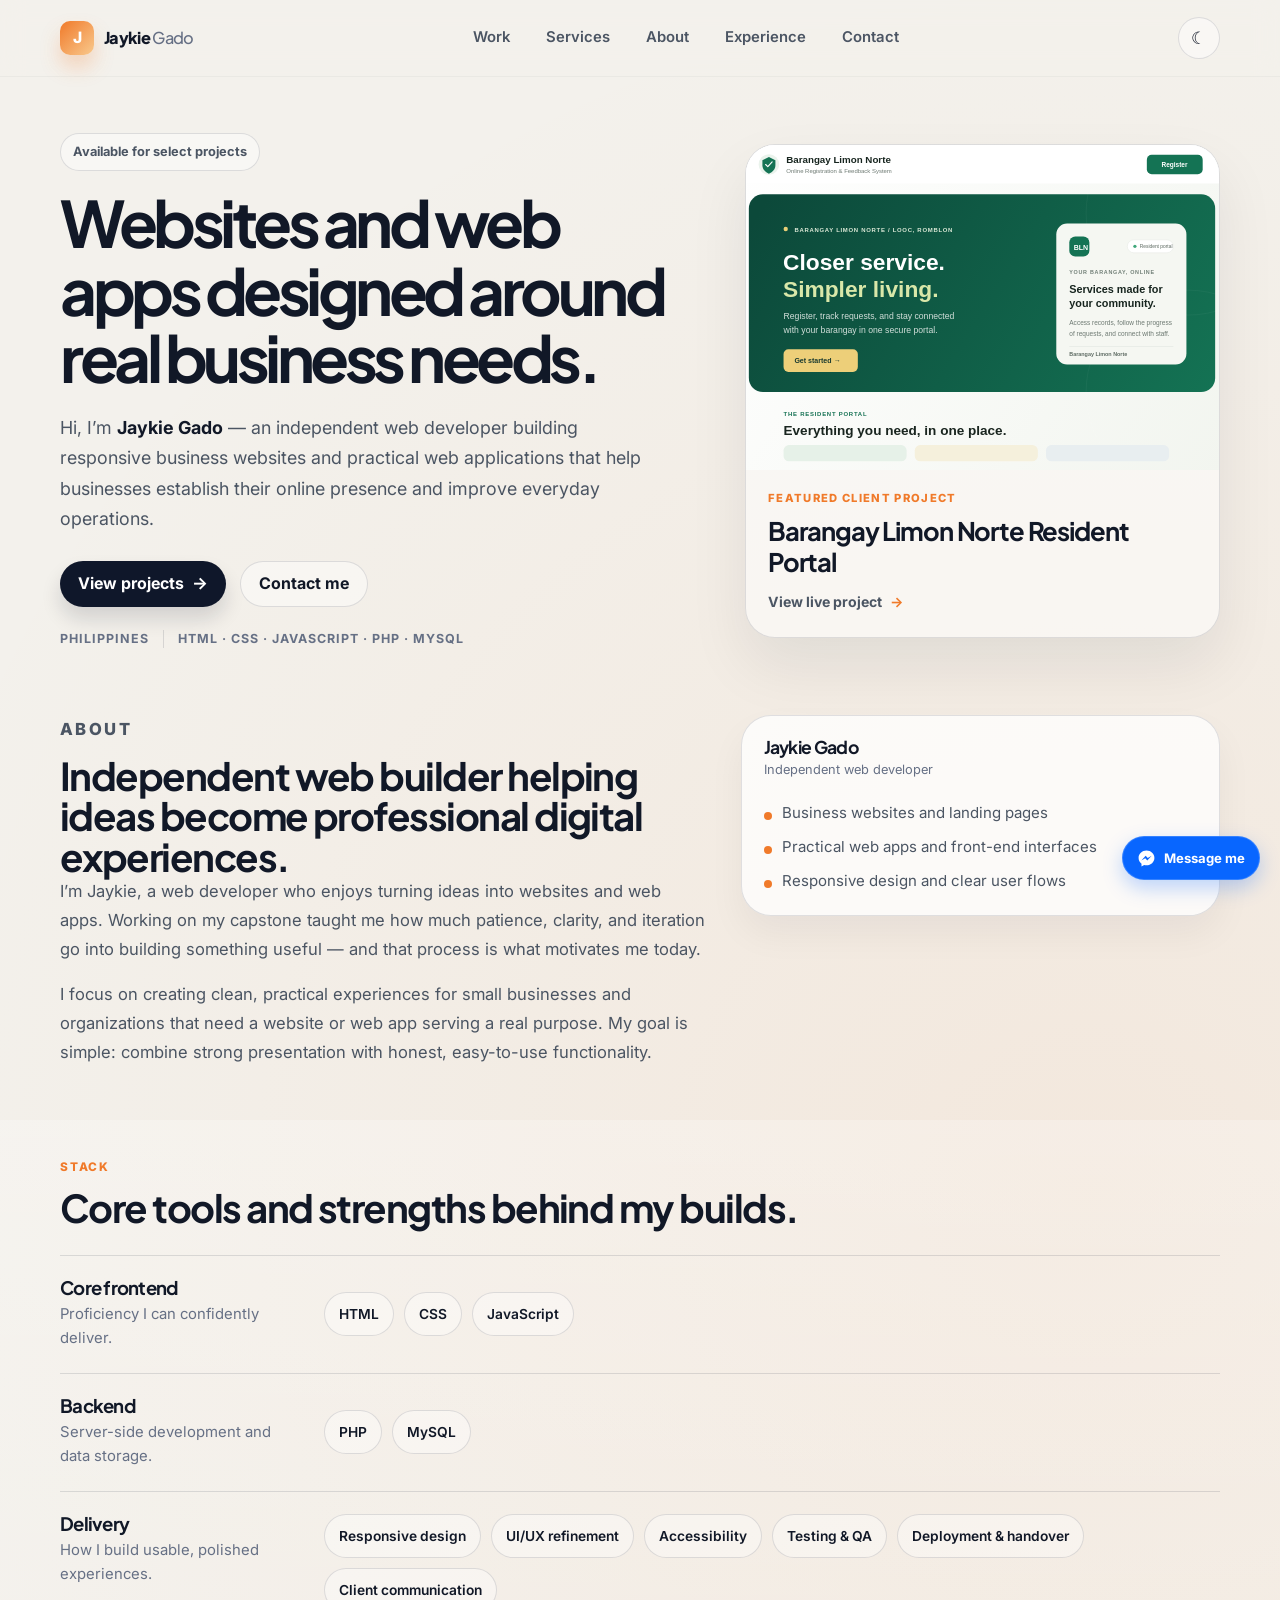
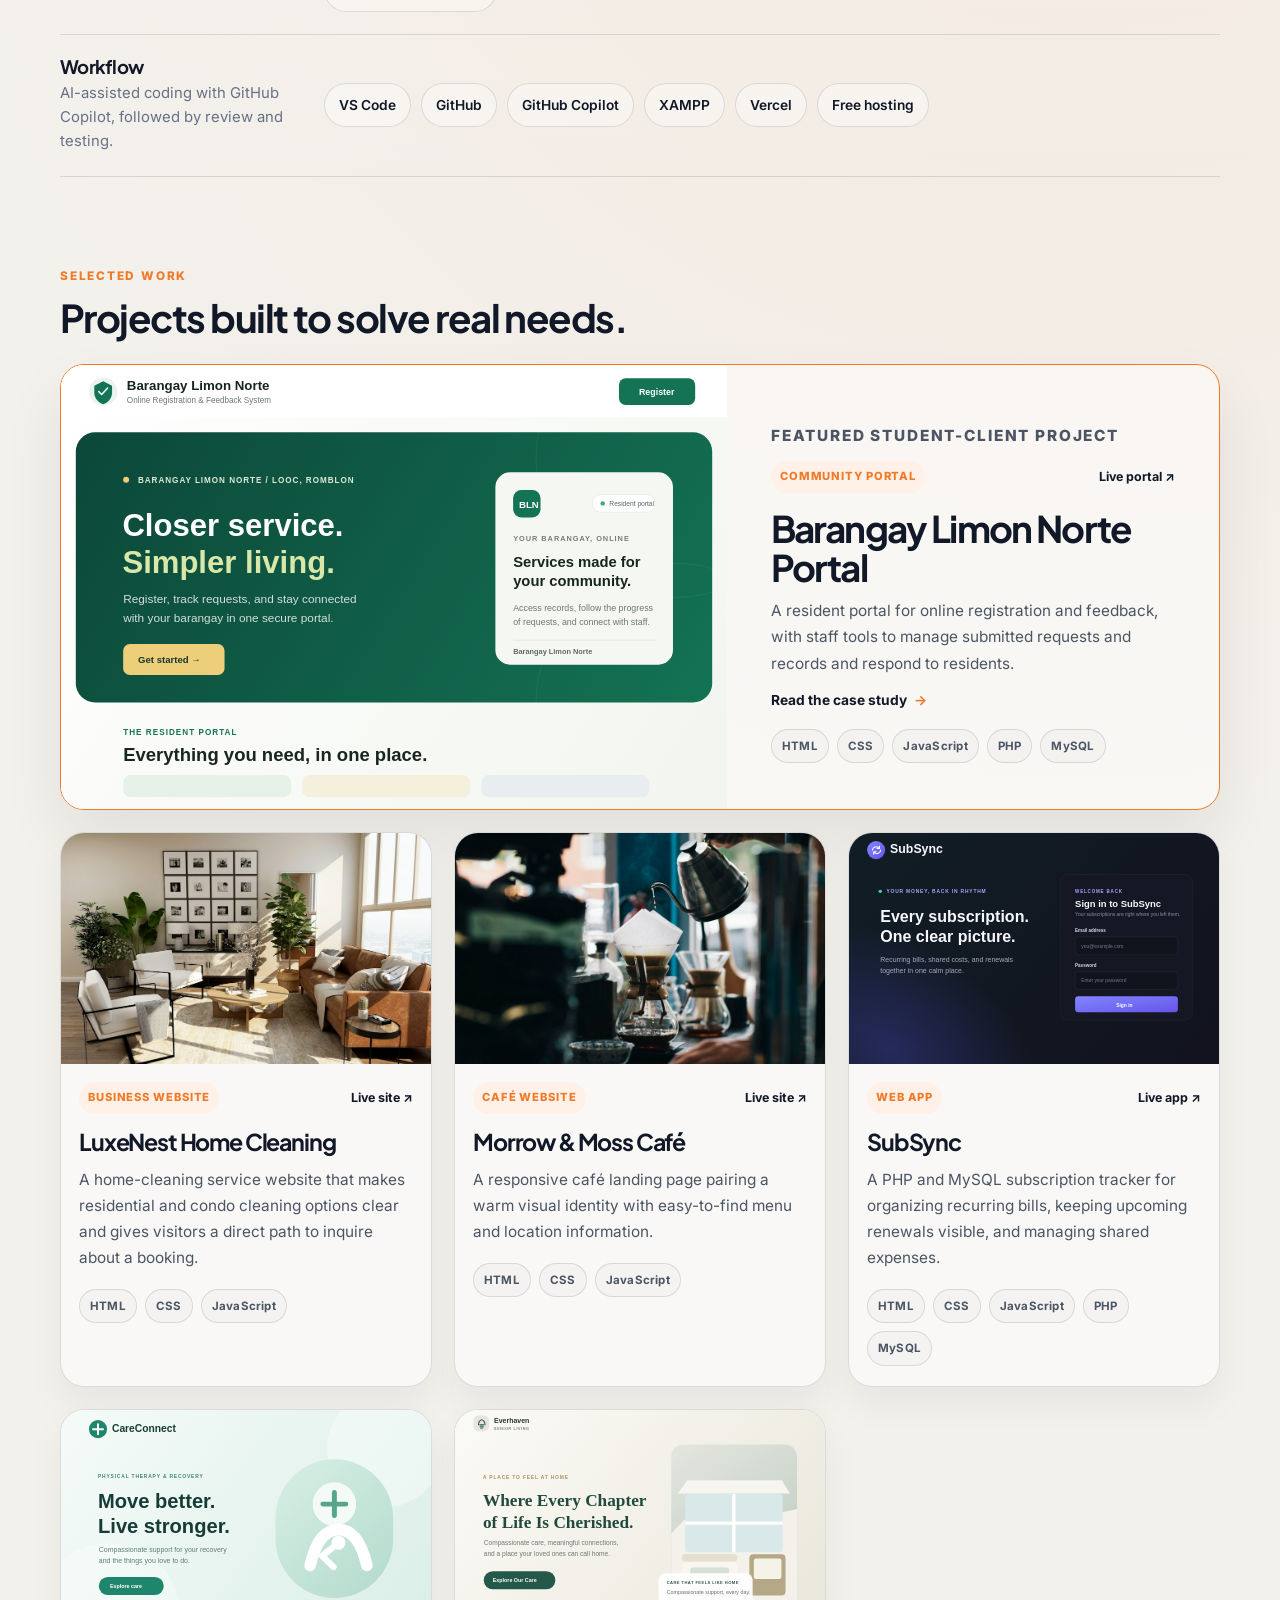
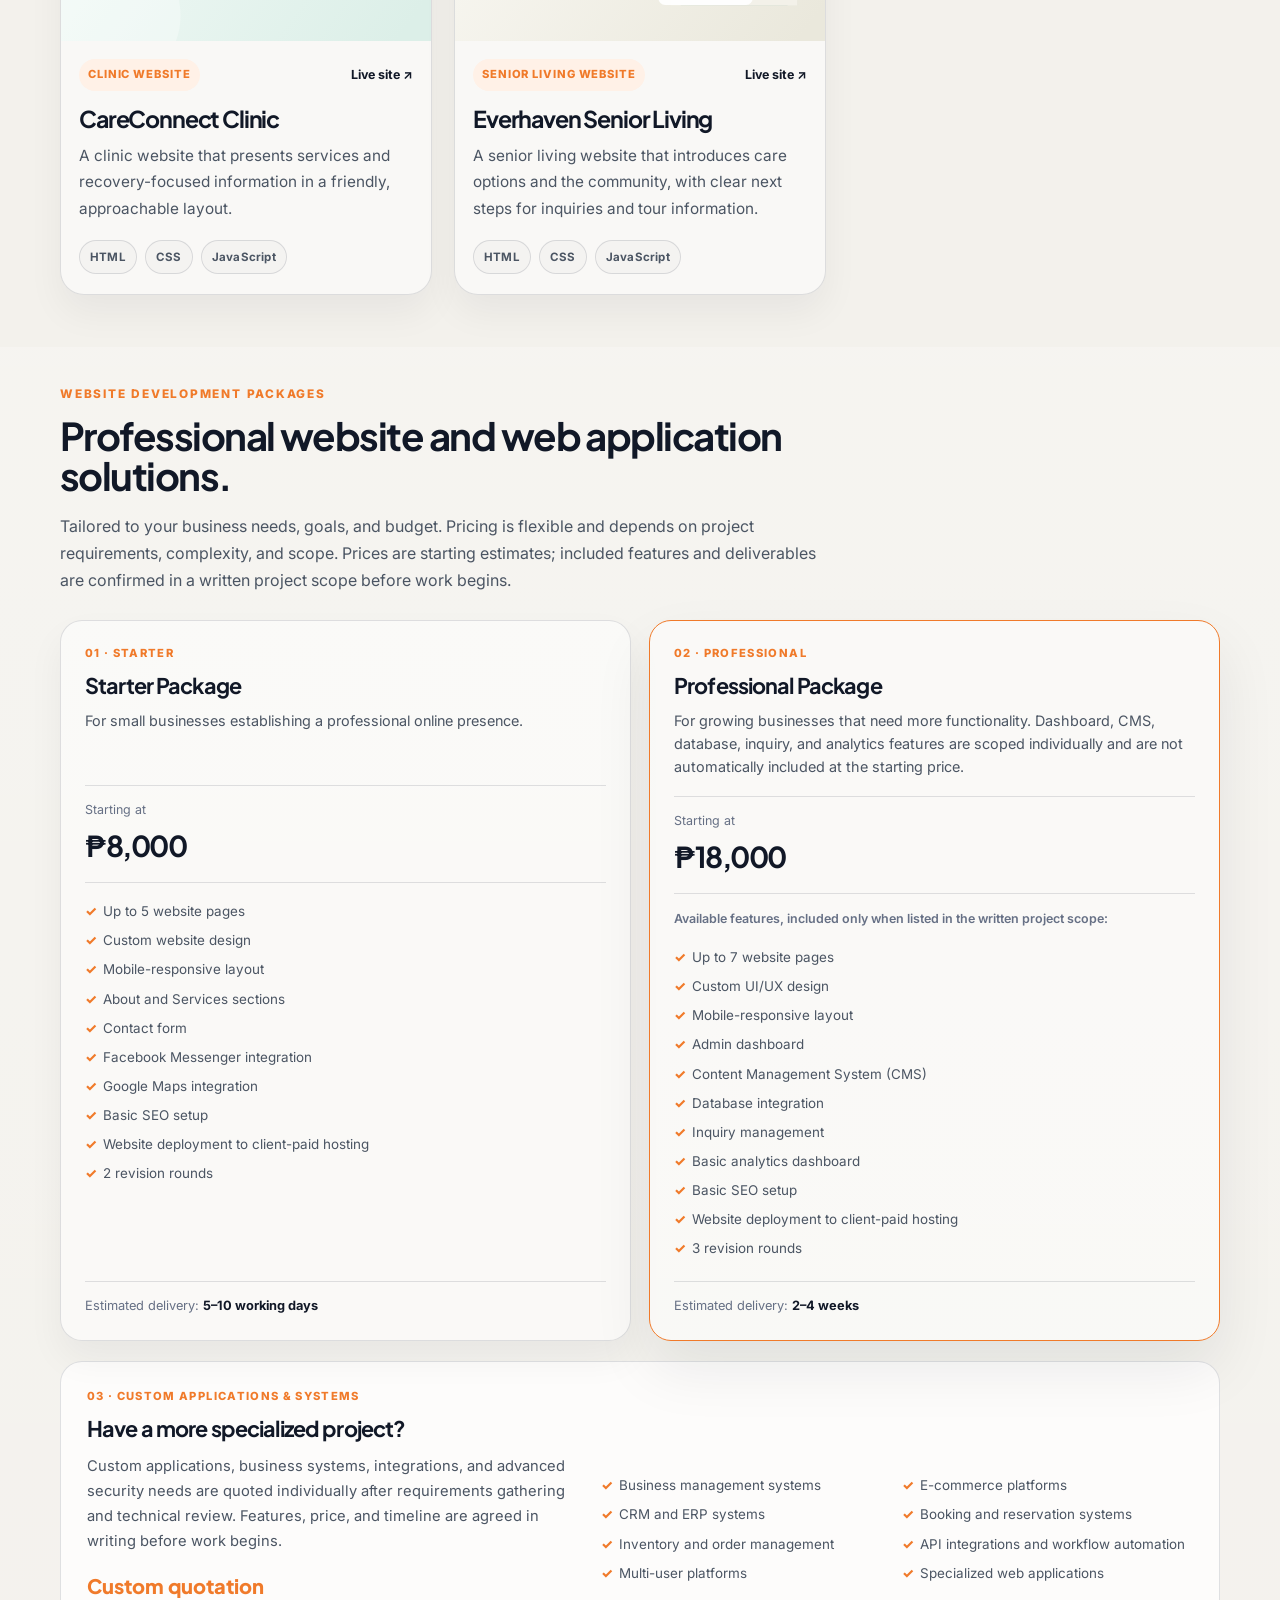
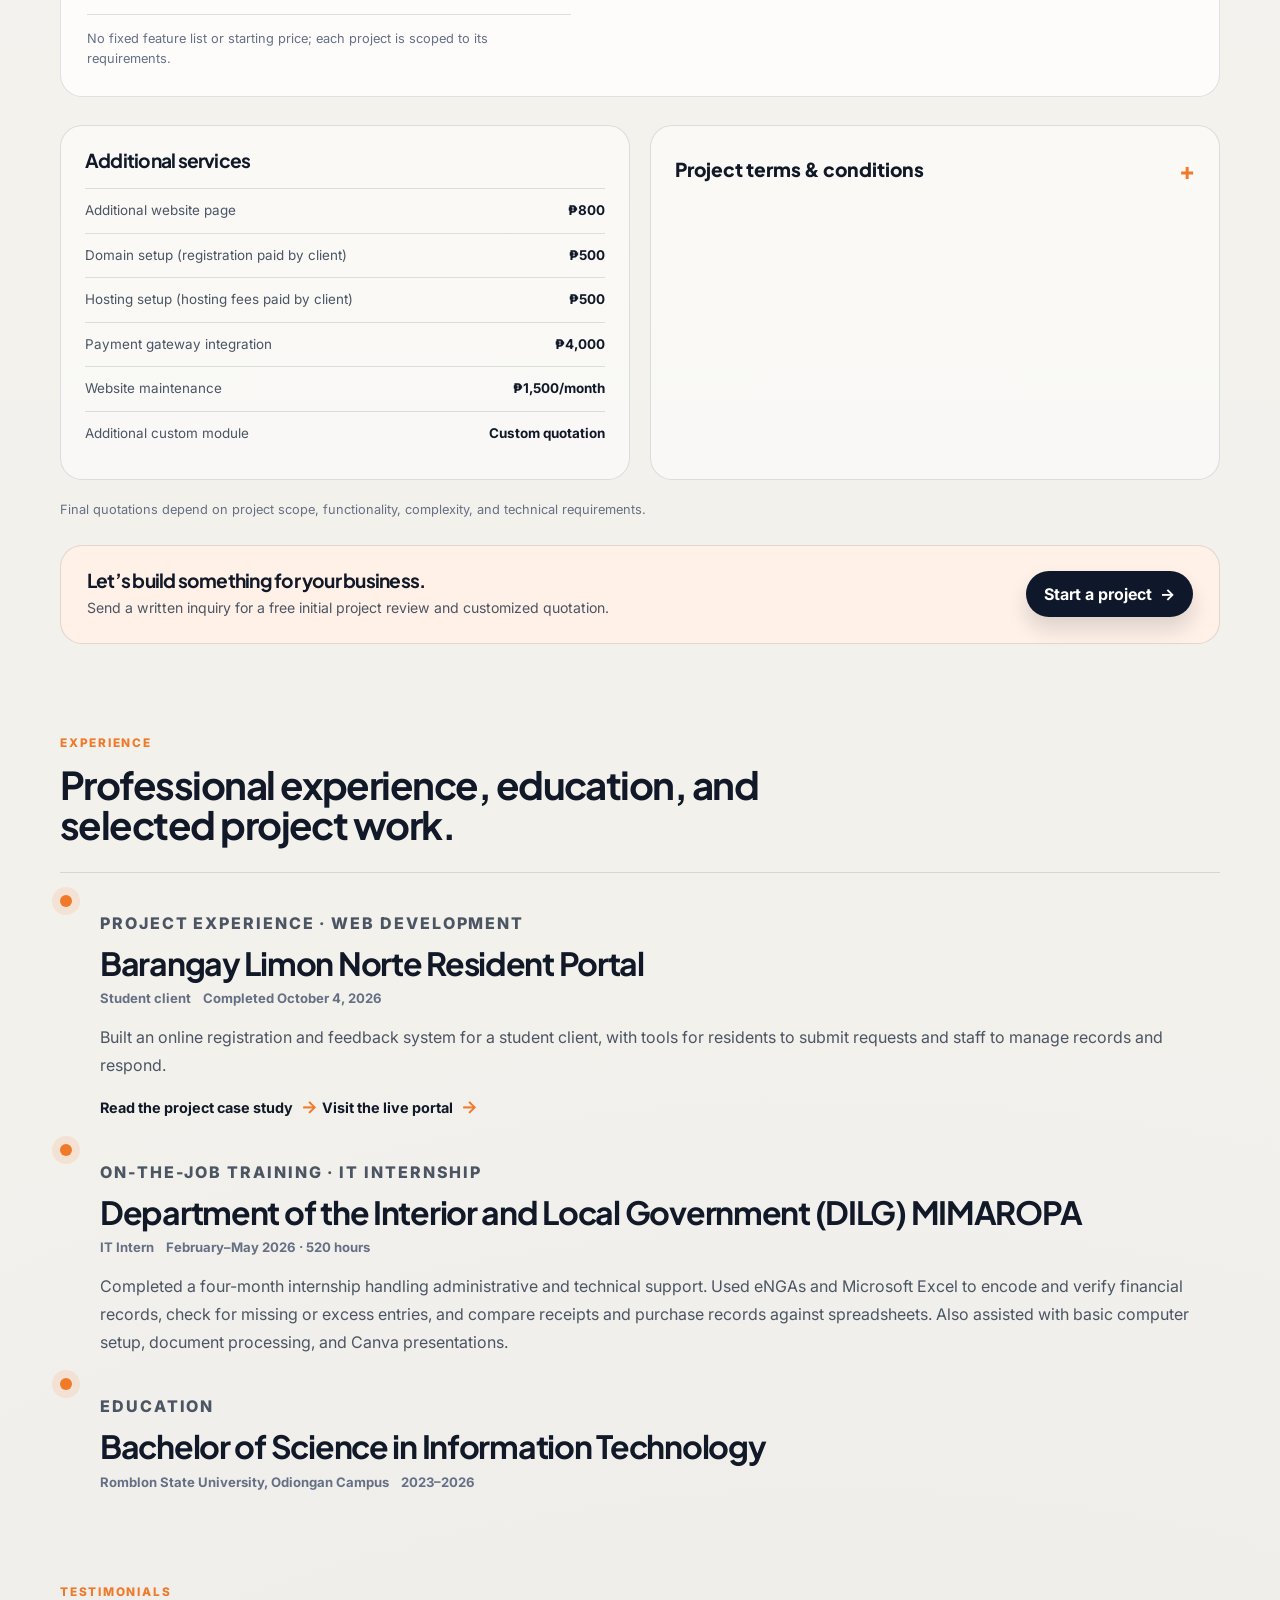
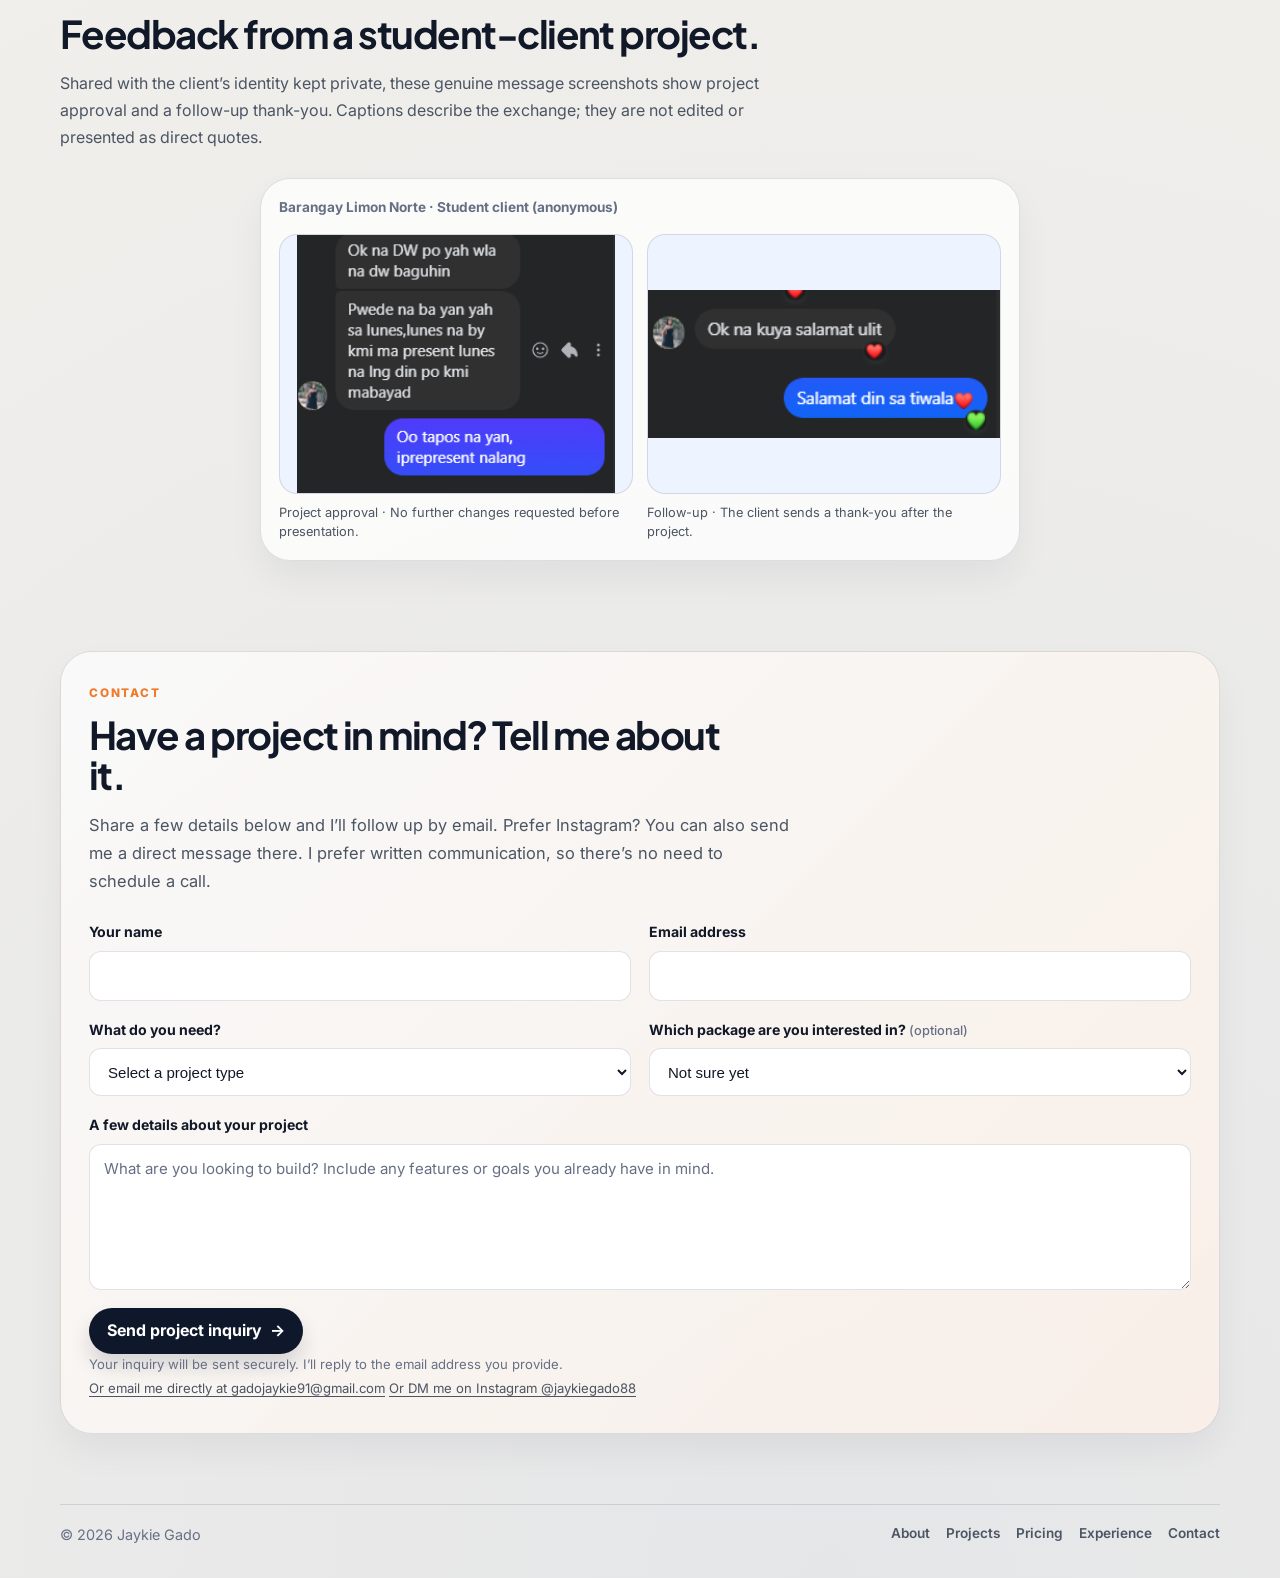
==== index.html @ 32ec1108 "Refine portfolio services and contact options Co-authored-by: Copilot <223556219+Copilot@users.norep" ====
﻿<!doctype html>
<html lang="en">
  <head>
    <meta charset="utf-8">
    <meta name="viewport" content="width=device-width, initial-scale=1.0">
    <meta name="theme-color" content="#f3f1ec">
    <meta name="description" content="Jaykie Gado is an independent web developer building responsive business websites and practical web applications.">
    <title>Jaykie Gado | Independent Web Developer</title>
    <link rel="preconnect" href="https://fonts.googleapis.com">
    <link rel="preconnect" href="https://fonts.gstatic.com" crossorigin>
    <link href="https://fonts.googleapis.com/css2?family=Plus+Jakarta+Sans:wght@400;500;600;700;800&family=Inter:wght@400;500;600;700&display=swap" rel="stylesheet">
    <link rel="stylesheet" href="styles.css">
    <script src="script.js" defer></script>
  </head>
  <body>
    <a class="skip-link" href="#main">Skip to main content</a>

    <header class="site-header" id="siteHeader">
      <nav class="nav container" aria-label="Main navigation">
        <div class="nav-brand-group">
          <a class="nav-brand" href="#top" aria-label="Jaykie Gado home">
            <span class="nav-mark">J</span>
            <span class="nav-name">Jaykie <em>Gado</em></span>
          </a>
        </div>

        <ul class="nav-links" id="navLinks">
          <li><a href="#projects" class="nav-link">Work</a></li>
          <li><a href="#pricing" class="nav-link">Services</a></li>
          <li><a href="#about" class="nav-link">About</a></li>
          <li><a href="#experience" class="nav-link">Experience</a></li>
          <li><a href="#contact" class="nav-link">Contact</a></li>
        </ul>

        <div class="nav-actions">
          <button class="theme-toggle" type="button" aria-label="Switch to dark theme" title="Toggle color theme">
            <span aria-hidden="true">☾</span>
          </button>
        </div>

        <button class="nav-toggle" type="button" aria-label="Toggle navigation" aria-expanded="false">
          <span></span>
          <span></span>
        </button>
      </nav>
    </header>

    <main id="main" class="page-shell">
      <section class="hero" id="top">
        <div class="container hero-inner">
          <div class="hero-copy">
            <span class="hero-badge">
              Available for select projects
            </span>
            <h1>Websites and web apps designed around real business needs.</h1>
            <p class="hero-sub">
              Hi, I’m <strong>Jaykie Gado</strong> — an independent web developer building responsive business websites and practical web applications that help businesses establish their online presence and improve everyday operations.
            </p>
            <div class="hero-cta">
              <a class="btn btn-dark" href="#projects">View projects <span class="btn-arrow" aria-hidden="true">→</span></a>
              <a class="btn btn-ghost" href="#contact">Contact me</a>
            </div>
            <div class="hero-foot">
              <span class="hero-note">Philippines</span>
              <span class="hero-divider" aria-hidden="true"></span>
              <span class="hero-note">HTML · CSS · JavaScript · PHP · MySQL</span>
            </div>
          </div>

          <article class="featured-project">
            <a class="featured-project-link" href="https://limonnorteportal.infy.click/" target="_blank" rel="noopener noreferrer" aria-label="View the Barangay Limon Norte Resident Portal">
              <img src="limon-norte-portal-thumbnail.svg" alt="Preview of the Barangay Limon Norte Resident Portal" fetchpriority="high">
              <div class="featured-project-body">
                <p class="featured-project-kicker">Featured client project</p>
                <h2>Barangay Limon Norte Resident Portal</h2>
                <span class="featured-project-cta">View live project <span aria-hidden="true">→</span></span>
              </div>
            </a>
          </article>
        </div>
      </section>

      <section class="section about" id="about">
        <div class="container about-grid">
          <div class="about-copy">
            <p class="eyebrow">About</p>
            <h2>Independent web builder helping ideas become professional digital experiences.</h2>
            <p>
              I’m Jaykie, a web developer who enjoys turning ideas into websites and web apps. Working on my capstone taught me how much patience, clarity, and iteration go into building something useful — and that process is what motivates me today.
            </p>
            <p>
              I focus on creating clean, practical experiences for small businesses and organizations that need a website or web app serving a real purpose. My goal is simple: combine strong presentation with honest, easy-to-use functionality.
            </p>
          </div>

          <aside class="about-side">
            <div class="about-card">
              <div class="about-card-head">
                <div>
                  <h3>Jaykie Gado</h3>
                  <p>Independent web developer</p>
                </div>
              </div>
              <ul class="about-points">
                <li>Business websites and landing pages</li>
                <li>Practical web apps and front-end interfaces</li>
                <li>Responsive design and clear user flows</li>
              </ul>
            </div>
          </aside>
        </div>
      </section>

      <section class="section stack" id="stack">
        <div class="container">
          <div class="section-head">
            <p class="eyebrow">Stack</p>
            <h2>Core tools and strengths behind my builds.</h2>
          </div>

          <div class="stack-ledger">
            <div class="stack-row">
              <div class="stack-cat">
                <h3>Core frontend</h3>
                <p>Proficiency I can confidently deliver.</p>
              </div>
              <div class="stack-chips" aria-label="Core frontend technologies">
                <span>HTML</span>
                <span>CSS</span>
                <span>JavaScript</span>
              </div>
            </div>

            <div class="stack-row">
              <div class="stack-cat">
                <h3>Backend</h3>
                <p>Server-side development and data storage.</p>
              </div>
              <div class="stack-chips" aria-label="Backend technologies">
                <span>PHP</span>
                <span>MySQL</span>
              </div>
            </div>

            <div class="stack-row">
              <div class="stack-cat">
                <h3>Delivery</h3>
                <p>How I build usable, polished experiences.</p>
              </div>
              <div class="stack-chips" aria-label="Delivery strengths">
                <span>Responsive design</span>
                <span>UI/UX refinement</span>
                <span>Accessibility</span>
                <span>Testing &amp; QA</span>
                <span>Deployment &amp; handover</span>
                <span>Client communication</span>
              </div>
            </div>

            <div class="stack-row">
              <div class="stack-cat">
                <h3>Workflow</h3>
                <p>AI-assisted coding with GitHub Copilot, followed by review and testing.</p>
              </div>
              <div class="stack-chips" aria-label="Workflow tools">
                <span>VS Code</span>
                <span>GitHub</span>
                <span>GitHub Copilot</span>
                <span>XAMPP</span>
                <span>Vercel</span>
                <span>Free hosting</span>
              </div>
            </div>
          </div>
        </div>
      </section>

      <section class="section projects" id="projects">
        <div class="container">
          <div class="section-head">
            <p class="eyebrow">Selected work</p>
            <h2>Projects built to solve real needs.</h2>
          </div>

          <div class="project-grid">
            <article class="project-card project-card-featured">
              <div class="project-media">
                <img src="limon-norte-portal-thumbnail.svg" alt="Barangay Limon Norte resident portal preview" loading="lazy">
              </div>
              <div class="project-body">
                <p class="project-featured-label">Featured student-client project</p>
                <div class="project-topline">
                  <span class="project-tag">Community portal</span>
                  <a href="https://limonnorteportal.infy.click/" target="_blank" rel="noopener noreferrer">Live portal ↗</a>
                </div>
                <h3>Barangay Limon Norte Portal</h3>
                <p>A resident portal for online registration and feedback, with staff tools to manage submitted requests and records and respond to residents.</p>
                <a class="project-case-study" href="limon-norte-case-study.html">Read the case study <span aria-hidden="true">→</span></a>
                <ul class="project-tags">
                  <li>HTML</li>
                  <li>CSS</li>
                  <li>JavaScript</li>
                  <li>PHP</li>
                  <li>MySQL</li>
                </ul>
              </div>
            </article>

            <article class="project-card">
              <div class="project-media">
                <img src="luxe-nest-thumbnail.jpg" alt="LuxeNest Home Cleaning landing page preview" loading="lazy">
              </div>
              <div class="project-body">
                <div class="project-topline">
                  <span class="project-tag">Business website</span>
                  <a href="https://luxe-nest-home-cleaning.vercel.app/" target="_blank" rel="noopener noreferrer">Live site ↗</a>
                </div>
                <h3>LuxeNest Home Cleaning</h3>
                <p>A home-cleaning service website that makes residential and condo cleaning options clear and gives visitors a direct path to inquire about a booking.</p>
                <ul class="project-tags">
                  <li>HTML</li>
                  <li>CSS</li>
                  <li>JavaScript</li>
                </ul>
              </div>
            </article>

            <article class="project-card">
              <div class="project-media">
                <img src="morrow-moss-thumbnail.jpg" alt="Morrow & Moss café website preview" loading="lazy">
              </div>
              <div class="project-body">
                <div class="project-topline">
                  <span class="project-tag">Café website</span>
                  <a href="https://cafe-website-nu-two.vercel.app/" target="_blank" rel="noopener noreferrer">Live site ↗</a>
                </div>
                <h3>Morrow &amp; Moss Café</h3>
                <p>A responsive café landing page pairing a warm visual identity with easy-to-find menu and location information.</p>
                <ul class="project-tags">
                  <li>HTML</li>
                  <li>CSS</li>
                  <li>JavaScript</li>
                </ul>
              </div>
            </article>

            <article class="project-card">
              <div class="project-media">
                <img src="subsync-thumbnail.svg" alt="SubSync app preview" loading="lazy">
              </div>
              <div class="project-body">
                <div class="project-topline">
                  <span class="project-tag">Web app</span>
                  <a href="https://subsync.freehosting.dev/" target="_blank" rel="noopener noreferrer">Live app ↗</a>
                </div>
                <h3>SubSync</h3>
                <p>A PHP and MySQL subscription tracker for organizing recurring bills, keeping upcoming renewals visible, and managing shared expenses.</p>
                <ul class="project-tags">
                  <li>HTML</li>
                  <li>CSS</li>
                  <li>JavaScript</li>
                  <li>PHP</li>
                  <li>MySQL</li>
                </ul>
              </div>
            </article>

            <article class="project-card">
              <div class="project-media">
                <img src="careconnect-thumbnail.svg" alt="CareConnect Clinic website preview" loading="lazy">
              </div>
              <div class="project-body">
                <div class="project-topline">
                  <span class="project-tag">Clinic website</span>
                  <a href="https://careconnect.freehosting.dev/" target="_blank" rel="noopener noreferrer">Live site ↗</a>
                </div>
                <h3>CareConnect Clinic</h3>
                <p>A clinic website that presents services and recovery-focused information in a friendly, approachable layout.</p>
                <ul class="project-tags">
                  <li>HTML</li>
                  <li>CSS</li>
                  <li>JavaScript</li>
                </ul>
              </div>
            </article>

            <article class="project-card">
              <div class="project-media">
                <img src="everhaven-thumbnail.svg" alt="Everhaven Senior Living website preview" loading="lazy">
              </div>
              <div class="project-body">
                <div class="project-topline">
                  <span class="project-tag">Senior living website</span>
                  <a href="https://everhaven-virid.vercel.app/" target="_blank" rel="noopener noreferrer">Live site ↗</a>
                </div>
                <h3>Everhaven Senior Living</h3>
                <p>A senior living website that introduces care options and the community, with clear next steps for inquiries and tour information.</p>
                <ul class="project-tags">
                  <li>HTML</li>
                  <li>CSS</li>
                  <li>JavaScript</li>
                </ul>
              </div>
            </article>
          </div>
        </div>
      </section>

      <section class="section pricing" id="pricing">
        <div class="container">
          <div class="section-head">
            <p class="eyebrow">Website Development Packages</p>
            <h2>Professional website and web application solutions.</h2>
            <p class="pricing-intro">Tailored to your business needs, goals, and budget. Pricing is flexible and depends on project requirements, complexity, and scope. Prices are starting estimates; included features and deliverables are confirmed in a written project scope before work begins.</p>
          </div>

          <div class="package-grid">
            <article class="package-card">
              <p class="package-number">01 · Starter</p>
              <h3>Starter Package</h3>
              <p class="package-audience">For small businesses establishing a professional online presence.</p>
              <p class="package-price"><span>Starting at</span><strong>₱8,000</strong></p>
              <ul class="package-features">
                <li>Up to 5 website pages</li>
                <li>Custom website design</li>
                <li>Mobile-responsive layout</li>
                <li>About and Services sections</li>
                <li>Contact form</li>
                <li>Facebook Messenger integration</li>
                <li>Google Maps integration</li>
                <li>Basic SEO setup</li>
                <li>Website deployment to client-paid hosting</li>
                <li>2 revision rounds</li>
              </ul>
              <p class="package-delivery">Estimated delivery: <strong>5–10 working days</strong></p>
            </article>

            <article class="package-card package-card-featured">
              <p class="package-number">02 · Professional</p>
              <h3>Professional Package</h3>
              <p class="package-audience">For growing businesses that need more functionality. Dashboard, CMS, database, inquiry, and analytics features are scoped individually and are not automatically included at the starting price.</p>
              <p class="package-price"><span>Starting at</span><strong>₱18,000</strong></p>
              <p class="package-scope-note">Available features, included only when listed in the written project scope:</p>
              <ul class="package-features">
                <li>Up to 7 website pages</li>
                <li>Custom UI/UX design</li>
                <li>Mobile-responsive layout</li>
                <li>Admin dashboard</li>
                <li>Content Management System (CMS)</li>
                <li>Database integration</li>
                <li>Inquiry management</li>
                <li>Basic analytics dashboard</li>
                <li>Basic SEO setup</li>
                <li>Website deployment to client-paid hosting</li>
                <li>3 revision rounds</li>
              </ul>
              <p class="package-delivery">Estimated delivery: <strong>2–4 weeks</strong></p>
            </article>
          </div>

          <article class="custom-solutions">
            <div class="custom-solutions-copy">
              <p class="package-number">03 · Custom applications &amp; systems</p>
              <h3>Have a more specialized project?</h3>
              <p>Custom applications, business systems, integrations, and advanced security needs are quoted individually after requirements gathering and technical review. Features, price, and timeline are agreed in writing before work begins.</p>
              <p class="custom-quotation">Custom quotation</p>
              <p class="package-delivery">No fixed feature list or starting price; each project is scoped to its requirements.</p>
            </div>
            <ul class="custom-solution-list">
              <li>Business management systems</li>
              <li>E-commerce platforms</li>
              <li>CRM and ERP systems</li>
              <li>Booking and reservation systems</li>
              <li>Inventory and order management</li>
              <li>API integrations and workflow automation</li>
              <li>Multi-user platforms</li>
              <li>Specialized web applications</li>
            </ul>
          </article>

          <div class="pricing-extras">
            <section class="pricing-extra">
              <h3>Additional services</h3>
              <dl class="service-list">
                <div><dt>Additional website page</dt><dd>₱800</dd></div>
                <div><dt>Domain setup (registration paid by client)</dt><dd>₱500</dd></div>
                <div><dt>Hosting setup (hosting fees paid by client)</dt><dd>₱500</dd></div>
                <div><dt>Payment gateway integration</dt><dd>₱4,000</dd></div>
                <div><dt>Website maintenance</dt><dd>₱1,500/month</dd></div>
                <div><dt>Additional custom module</dt><dd>Custom quotation</dd></div>
              </dl>
            </section>

            <details class="pricing-extra pricing-terms">
              <summary>Project terms &amp; conditions</summary>
              <ol>
                <li>A 50% initial payment is required before development begins; the remaining 50% is due upon completion, before final deployment and handover.</li>
                <li>Fixed packages include their listed revision rounds; revisions for custom projects are agreed in the written scope.</li>
                <li>Features outside the agreed scope will be quoted separately.</li>
                <li>I handle website deployment; the client pays domain registration, hosting, and third-party subscription fees directly to the providers. These fees are not included in package prices.</li>
                <li>Projects include 30-day post-launch bug-fix support for issues within the delivered scope.</li>
                <li>Timelines depend on project complexity and timely submission of client materials.</li>
              </ol>
            </details>
          </div>

          <p class="pricing-note">Final quotations depend on project scope, functionality, complexity, and technical requirements.</p>
          <div class="pricing-cta">
            <div>
              <h3>Let’s build something for your business.</h3>
              <p>Send a written inquiry for a free initial project review and customized quotation.</p>
            </div>
            <a class="btn btn-dark" href="#contact">Start a project <span aria-hidden="true">→</span></a>
          </div>
        </div>
      </section>

      <section class="section experience" id="experience">
        <div class="container">
          <div class="section-head">
            <p class="eyebrow">Experience</p>
            <h2>Professional experience, education, and selected project work.</h2>
          </div>

          <div class="timeline-box">
            <article class="timeline-item">
              <div class="timeline-marker" aria-hidden="true"></div>
              <div class="timeline-content">
                <p class="timeline-kicker">Project experience · web development</p>
                <h3>Barangay Limon Norte Resident Portal</h3>
                <div class="timeline-meta">
                  <span>Student client</span>
                  <span>Completed October 4, 2026</span>
                </div>
                <p>
                  Built an online registration and feedback system for a student client, with tools for residents to submit requests and staff to manage records and respond.
                </p>
                <a class="link-arrow" href="limon-norte-case-study.html">Read the project case study <span aria-hidden="true">→</span></a>
                <a class="link-arrow" href="https://limonnorteportal.infy.click/" target="_blank" rel="noopener noreferrer">Visit the live portal <span aria-hidden="true">→</span></a>
              </div>
            </article>
            <article class="timeline-item">
              <div class="timeline-marker" aria-hidden="true"></div>
              <div class="timeline-content">
                <p class="timeline-kicker">On-the-job training · IT internship</p>
                <h3>Department of the Interior and Local Government (DILG) MIMAROPA</h3>
                <div class="timeline-meta">
                  <span>IT Intern</span>
                  <span>February–May 2026 · 520 hours</span>
                </div>
                <p>
                  Completed a four-month internship handling administrative and technical support. Used eNGAs and Microsoft Excel to encode and verify financial records, check for missing or excess entries, and compare receipts and purchase records against spreadsheets. Also assisted with basic computer setup, document processing, and Canva presentations.
                </p>
              </div>
            </article>
            <article class="timeline-item">
              <div class="timeline-marker" aria-hidden="true"></div>
              <div class="timeline-content">
                <p class="timeline-kicker">Education</p>
                <h3>Bachelor of Science in Information Technology</h3>
                <div class="timeline-meta">
                  <span>Romblon State University, Odiongan Campus</span>
                  <span>2023–2026</span>
                </div>
              </div>
            </article>
          </div>
        </div>
      </section>

      <section class="section testimonials" id="testimonials">
        <div class="container">
          <div class="section-head">
            <p class="eyebrow">Testimonials</p>
            <h2>Feedback from a student-client project.</h2>
            <p class="pricing-intro">Shared with the client’s identity kept private, these genuine message screenshots show project approval and a follow-up thank-you. Captions describe the exchange; they are not edited or presented as direct quotes.</p>
          </div>
          <article class="testimonial-card">
            <p class="testimonial-label">Barangay Limon Norte · Student client (anonymous)</p>
            <div class="testimonial-images">
              <figure>
                <img src="student-client-approval.png" alt="Chat screenshot in which the student client says no more changes are needed and mentions presenting the project" loading="lazy">
                <figcaption>Project approval · No further changes requested before presentation.</figcaption>
              </figure>
              <figure>
                <img src="student-client-thanks.png" alt="Chat screenshot showing the student client thanking the developer after the project" loading="lazy">
                <figcaption>Follow-up · The client sends a thank-you after the project.</figcaption>
              </figure>
            </div>
          </article>
        </div>
      </section>

      <section class="section contact" id="contact">
        <div class="container">
          <div class="contact-band">
            <div class="contact-copy">
              <p class="eyebrow">Contact</p>
              <h2>Have a project in mind? Tell me about it.</h2>
            </div>
            <p class="contact-text">
              Share a few details below and I’ll follow up by email. Prefer Instagram? You can also send me a direct message there. I prefer written communication, so there’s no need to schedule a call.
            </p>
            <form class="inquiry-form" id="projectInquiry" action="https://formspree.io/f/xrppralg" method="POST">
              <input type="hidden" name="_subject" value="New portfolio project inquiry">
              <div class="form-field">
                <label for="inquiryName">Your name</label>
                <input id="inquiryName" name="name" type="text" autocomplete="name" required>
              </div>
              <div class="form-field">
                <label for="inquiryEmail">Email address</label>
                <input id="inquiryEmail" name="email" type="email" autocomplete="email" required>
              </div>
              <div class="form-field">
                <label for="inquiryProject">What do you need?</label>
                <select id="inquiryProject" name="projectType" required>
                  <option value="" selected disabled>Select a project type</option>
                  <option>Business website</option>
                  <option>Landing page</option>
                  <option>Web app</option>
                  <option>Other</option>
                </select>
              </div>
              <div class="form-field">
                <label for="inquiryPackage">Which package are you interested in? <span>(optional)</span></label>
                <select id="inquiryPackage" name="package">
                  <option value="" selected>Not sure yet</option>
                  <option value="Starter Package">Starter Package — starting at ₱8,000</option>
                  <option value="Professional Package">Professional Package — starting at ₱18,000</option>
                  <option value="Custom applications and systems">Custom applications &amp; systems — quotation after technical review</option>
                </select>
              </div>
              <div class="form-field form-field-wide">
                <label for="inquiryDetails">A few details about your project</label>
                <textarea id="inquiryDetails" name="details" rows="5" placeholder="What are you looking to build? Include any features or goals you already have in mind." required></textarea>
              </div>
              <div class="form-submit form-field-wide">
                <button class="btn btn-dark" type="submit">Send project inquiry <span aria-hidden="true">→</span></button>
                <p>Your inquiry will be sent securely. I’ll reply to the email address you provide.</p>
                <p class="form-status" role="status" aria-live="polite"></p>
                <a href="mailto:gadojaykie91@gmail.com">Or email me directly at gadojaykie91@gmail.com</a>
                <a href="https://www.instagram.com/jaykiegado88/" target="_blank" rel="noopener noreferrer">Or DM me on Instagram @jaykiegado88</a>
              </div>
            </form>
          </div>
        </div>
      </section>
    </main>

    <footer class="site-footer">
      <div class="container footer-inner">
        <p>© 2026 Jaykie Gado</p>
        <nav class="footer-nav" aria-label="Footer navigation">
          <a href="#about">About</a>
          <a href="#projects">Projects</a>
          <a href="#pricing">Pricing</a>
          <a href="#experience">Experience</a>
          <a href="#contact">Contact</a>
        </nav>
      </div>
    </footer>

    <a class="messenger-widget" href="https://m.me/jaykiegado88" target="_blank" rel="noopener noreferrer" aria-label="Message Jaykie on Messenger (opens in a new tab)">
      <svg viewBox="0 0 24 24" aria-hidden="true" focusable="false">
        <path d="M12 2C6.48 2 2 6.16 2 11.29c0 2.92 1.43 5.53 3.67 7.24V22l3.35-1.84c.95.27 1.95.42 2.98.42 5.52 0 10-4.16 10-9.29S17.52 2 12 2Zm1 12.5-2.55-2.72-4.98 2.72 5.48-5.82 2.61 2.72 4.92-2.72L13 14.5Z"/>
      </svg>
      <span>Message me</span>
    </a>
  </body>
</html>
---- styles.css ----
﻿:root {
  color-scheme: light;
  --bg: #f3f1ec;
  --bg-soft: #fbfaf7;
  --surface: rgba(255, 255, 255, 0.76);
  --surface-strong: #ffffff;
  --surface-raised: rgba(255, 255, 255, 0.5);
  --surface-soft: rgba(255, 255, 255, 0.42);
  --surface-chip: rgba(255, 255, 255, 0.38);
  --surface-hover: rgba(17, 24, 39, 0.04);
  --surface-tag: rgba(17, 24, 39, 0.02);
  --header-bg: rgba(243, 241, 236, 0.76);
  --header-border: rgba(17, 24, 39, 0.04);
  --header-shadow: 0 12px 24px rgba(15, 23, 42, 0.06);
  --section-wash: linear-gradient(180deg, rgba(255, 255, 255, 0.24), rgba(255, 255, 255, 0));
  --ink: #111827;
  --ink-soft: #4b5563;
  --muted: #667085;
  --border: rgba(15, 23, 42, 0.12);
  --shadow: 0 28px 60px rgba(15, 23, 42, 0.08);
  --shadow-soft: 0 18px 36px rgba(15, 23, 42, 0.05);
  --button-bg: #0f172a;
  --button-text: #ffffff;
  --button-hover: #172334;
  --button-shadow: 0 12px 20px rgba(15, 23, 42, 0.14);
  --media-bg: #edf3ff;
  --ambient-warm: rgba(240, 122, 42, 0.08);
  --ambient-cool: rgba(68, 103, 186, 0.08);
  --brand-mark-end: #f9c98d;
  --brand-mark-text: #ffffff;
  --accent: #f07a2a;
  --accent-soft: #fff1e7;
  --container: 1160px;
  --nav-h: 76px;
  --radius-xl: 30px;
  --radius-lg: 22px;
  --radius-md: 16px;
}

* { box-sizing: border-box; }

html {
  scroll-behavior: smooth;
}

body {
  margin: 0;
  min-height: 100vh;
  background:
    radial-gradient(circle at 85% 15%, var(--ambient-warm), transparent 18%),
    radial-gradient(circle at 65% 100%, var(--ambient-cool), transparent 28%),
    var(--bg);
  color: var(--ink);
  font-family: "Inter", sans-serif;
  line-height: 1.6;
  transition: background-color 0.2s ease, color 0.2s ease;
}

body.dark-theme {
  color-scheme: dark;
  --bg: #10151d;
  --bg-soft: #171f2b;
  --surface: rgba(27, 36, 49, 0.92);
  --surface-strong: #1b2431;
  --surface-raised: #1b2431;
  --surface-soft: rgba(255, 255, 255, 0.045);
  --surface-chip: rgba(255, 255, 255, 0.055);
  --surface-hover: rgba(255, 255, 255, 0.07);
  --surface-tag: rgba(255, 255, 255, 0.04);
  --header-bg: rgba(16, 21, 29, 0.88);
  --header-border: rgba(169, 185, 208, 0.1);
  --header-shadow: 0 12px 24px rgba(0, 0, 0, 0.24);
  --section-wash: linear-gradient(180deg, rgba(255, 255, 255, 0.025), rgba(255, 255, 255, 0));
  --ink: #f5f7fb;
  --ink-soft: #c5cfdd;
  --muted: #9ba8ba;
  --border: rgba(169, 185, 208, 0.16);
  --shadow: 0 28px 60px rgba(0, 0, 0, 0.36);
  --shadow-soft: 0 18px 36px rgba(0, 0, 0, 0.22);
  --button-bg: #ffad70;
  --button-text: #21170f;
  --button-hover: #ffc18f;
  --button-shadow: 0 12px 24px rgba(255, 173, 112, 0.16);
  --media-bg: #202a38;
  --ambient-warm: rgba(240, 122, 42, 0.055);
  --ambient-cool: rgba(68, 103, 186, 0.045);
  --brand-mark-end: #ffd2ad;
  --brand-mark-text: #21170f;
  --accent: #ffad70;
  --accent-soft: rgba(255, 173, 112, 0.12);
}

img {
  display: block;
  max-width: 100%;
}

a {
  color: inherit;
  text-decoration: none;
}

button, input, textarea {
  font: inherit;
}

button {
  border: 0;
  background: none;
  color: inherit;
}

.skip-link {
  position: absolute;
  left: -9999px;
  top: auto;
}

.skip-link:focus {
  left: 16px;
  top: 16px;
  z-index: 50;
  padding: 12px 18px;
  background: var(--button-bg);
  color: var(--button-text);
  border-radius: 10px;
}

.container {
  width: min(var(--container), calc(100% - 48px));
  margin-inline: auto;
}

.section {
  padding: 38px 0 52px;
}

section[id] {
  scroll-margin-top: calc(var(--nav-h) + 18px);
}

.eyebrow {
  margin: 0 0 12px;
  color: var(--accent);
  font-size: 0.74rem;
  font-weight: 800;
  letter-spacing: 0.15em;
  text-transform: uppercase;
}

h1, h2, h3 {
  font-family: "Plus Jakarta Sans", sans-serif;
  line-height: 1.05;
  letter-spacing: -0.04em;
  margin: 0;
}

h2 {
  font-size: clamp(2rem, 3vw, 3rem);
}

p {
  margin: 0;
}

.site-header {
  position: sticky;
  top: 0;
  z-index: 40;
  background: var(--header-bg);
  backdrop-filter: blur(12px);
  border-bottom: 1px solid var(--header-border);
  transition: background-color 0.2s ease, box-shadow 0.2s ease, border-color 0.2s ease;
}

.site-header.is-scrolled {
  box-shadow: var(--header-shadow);
}

.nav {
  height: var(--nav-h);
  display: flex;
  align-items: center;
  justify-content: space-between;
  gap: 18px;
}

.nav-brand-group {
  display: flex;
  align-items: center;
  gap: 20px;
  min-width: 0;
}

.nav-brand {
  display: inline-flex;
  align-items: center;
  gap: 10px;
  min-width: 0;
  font-weight: 800;
  font-size: 1.02rem;
}

.nav-mark {
  width: 34px;
  height: 34px;
  display: grid;
  place-items: center;
  border-radius: 10px;
  background: linear-gradient(135deg, var(--accent), var(--brand-mark-end));
  color: var(--brand-mark-text);
  box-shadow: 0 12px 20px rgba(240, 122, 42, 0.25);
  font-size: 0.98rem;
}

.nav-name {
  white-space: nowrap;
  font-family: "Plus Jakarta Sans", sans-serif;
  letter-spacing: -0.04em;
}

.nav-name em {
  color: var(--muted);
  font-style: normal;
  font-weight: 500;
}

.nav-links {
  display: flex;
  align-items: center;
  justify-content: center;
  gap: 8px;
  list-style: none;
  padding: 0;
  margin: 0;
}

.nav-link {
  display: inline-flex;
  align-items: center;
  justify-content: center;
  min-height: 40px;
  padding: 9px 14px;
  border-radius: 12px;
  color: var(--ink-soft);
  font-size: 0.93rem;
  font-weight: 600;
  transition: color 0.2s ease, background-color 0.2s ease;
}

.nav-link:hover,
.nav-link.is-active {
  background: var(--surface-hover);
  color: var(--ink);
}

.nav-actions {
  display: flex;
  align-items: center;
  gap: 12px;
}

.theme-toggle {
  width: 42px;
  height: 42px;
  border-radius: 50%;
  border: 1px solid var(--border);
  background: var(--surface-soft);
  display: grid;
  place-items: center;
  font-size: 1.05rem;
  cursor: pointer;
  transition: transform 0.2s ease, border-color 0.2s ease;
}

.theme-toggle:hover {
  transform: translateY(-1px);
  border-color: rgba(240, 122, 42, 0.6);
}

.btn {
  display: inline-flex;
  align-items: center;
  justify-content: center;
  gap: 8px;
  min-height: 46px;
  padding: 0 18px;
  border-radius: 999px;
  font-weight: 700;
  transition: transform 0.2s ease, border-color 0.2s ease, background-color 0.2s ease, color 0.2s ease;
}

.btn:hover,
.btn:focus-visible {
  transform: translateY(-1px);
}

.btn-dark {
  background: var(--button-bg);
  color: var(--button-text);
  box-shadow: var(--button-shadow);
}

.btn-dark:hover,
.btn-dark:focus-visible {
  background: var(--button-hover);
}

.btn-ghost {
  border: 1px solid var(--border);
  background: var(--surface-soft);
  color: var(--ink);
}

.btn-sm {
  min-height: 38px;
  padding-inline: 14px;
  font-size: 0.83rem;
}

.btn-arrow {
  display: inline-block;
  font-size: 1.05rem;
  transform: translateX(0);
  transition: transform 0.2s ease;
}

.btn:hover .btn-arrow,
.btn:focus-visible .btn-arrow {
  transform: translateX(3px);
}

.nav-toggle {
  display: none;
  width: 40px;
  height: 40px;
  border: 1px solid var(--border);
  border-radius: 10px;
  padding: 0;
  flex-direction: column;
  justify-content: center;
  align-items: center;
  gap: 5px;
  cursor: pointer;
}

.nav-toggle span {
  width: 18px;
  height: 2px;
  border-radius: 999px;
  background: var(--ink);
  display: block;
  transition: transform 0.2s ease, opacity 0.2s ease;
}

.nav-toggle[aria-expanded="true"] span:nth-child(1) {
  transform: translateY(7px) rotate(45deg);
}

.nav-toggle[aria-expanded="true"] span:nth-child(2) {
  transform: translateY(-7px) rotate(-45deg);
}

.hero {
  padding: 56px 0 28px;
}

.case-study-hero {
  padding: 64px 0 36px;
}

.case-study-hero h1 {
  max-width: 900px;
  font-size: clamp(2.7rem, 5vw, 4.5rem);
}

.case-study-lede {
  max-width: 760px;
  margin-top: 18px;
  color: var(--ink-soft);
  font-size: 1.12rem;
  line-height: 1.7;
}

.case-study-actions {
  display: flex;
  flex-wrap: wrap;
  gap: 12px;
  margin-top: 24px;
}

.case-study-facts {
  display: grid;
  grid-template-columns: repeat(3, minmax(0, 1fr));
  gap: 16px;
  margin-top: 32px;
  padding: 20px;
  border: 1px solid var(--border);
  border-radius: var(--radius-lg);
  background: var(--surface);
}

.case-study-facts div {
  display: grid;
  gap: 4px;
}

.case-study-facts dt {
  color: var(--muted);
  font-size: 0.75rem;
  font-weight: 700;
  text-transform: uppercase;
}

.case-study-facts dd {
  margin: 0;
  color: var(--ink);
  font-size: 0.92rem;
  font-weight: 700;
}

.case-study-image {
  margin: 28px 0 0;
  overflow: hidden;
  border: 1px solid var(--border);
  border-radius: var(--radius-xl);
  background: var(--media-bg);
  box-shadow: var(--shadow);
}

.case-study-image img {
  width: 100%;
  max-height: 560px;
  object-fit: cover;
}

.case-study-image figcaption {
  padding: 12px 16px;
  color: var(--muted);
  font-size: 0.8rem;
}

.case-study-content {
  display: grid;
  grid-template-columns: repeat(2, minmax(0, 1fr));
  gap: 18px;
}

.case-study-detail {
  padding: 24px;
  border: 1px solid var(--border);
  border-radius: var(--radius-lg);
  background: var(--surface-raised);
}

.case-study-detail h2 {
  font-size: 1.35rem;
}

.case-study-detail p,
.case-study-detail ul {
  margin-top: 12px;
  color: var(--ink-soft);
  font-size: 0.94rem;
  line-height: 1.7;
}

.case-study-detail ul {
  display: grid;
  gap: 7px;
  padding-left: 20px;
}

.hero-inner {
  display: grid;
  grid-template-columns: minmax(0, 1.15fr) minmax(320px, 0.85fr);
  align-items: center;
  gap: 42px;
}

.hero-copy {
  max-width: 700px;
}

.hero-badge {
  display: inline-flex;
  align-items: center;
  gap: 10px;
  padding: 8px 12px;
  border: 1px solid var(--border);
  border-radius: 999px;
  background: var(--surface-soft);
  color: var(--ink-soft);
  font-size: 0.8rem;
  font-weight: 700;
}

.hero h1 {
  margin-top: 18px;
  font-size: clamp(3rem, 5vw, 5rem);
  letter-spacing: -0.07em;
  max-width: 700px;
}

.hero-sub {
  margin-top: 22px;
  max-width: 600px;
  color: var(--ink-soft);
  font-size: 1.12rem;
  line-height: 1.7;
}

.hero-sub strong {
  color: var(--ink);
}

.hero-cta {
  display: flex;
  align-items: center;
  flex-wrap: wrap;
  gap: 14px;
  margin-top: 26px;
}

.hero-foot {
  display: flex;
  align-items: center;
  gap: 14px;
  margin-top: 22px;
  color: var(--muted);
  font-size: 0.78rem;
  font-weight: 700;
  letter-spacing: 0.08em;
  text-transform: uppercase;
}

.hero-divider {
  width: 1px;
  height: 18px;
  background: var(--border);
}

.featured-project {
  overflow: hidden;
  border: 1px solid var(--border);
  border-radius: var(--radius-xl);
  background: var(--surface-raised);
  box-shadow: var(--shadow);
  transition: transform 0.2s ease, box-shadow 0.2s ease;
}

.featured-project:hover,
.featured-project:focus-within {
  transform: translateY(-4px);
  box-shadow: var(--shadow-soft);
}

.featured-project-link {
  display: block;
  height: 100%;
}

.featured-project img {
  width: 100%;
  aspect-ratio: 16 / 11;
  object-fit: cover;
  background: var(--media-bg);
}

.featured-project-body {
  padding: 20px 22px 22px;
}

.featured-project-kicker {
  color: var(--accent);
  font-size: 0.7rem;
  font-weight: 800;
  letter-spacing: 0.12em;
  text-transform: uppercase;
}

.featured-project h2 {
  margin-top: 8px;
  font-size: clamp(1.3rem, 2vw, 1.7rem);
  line-height: 1.2;
  letter-spacing: -0.045em;
}

.featured-project-cta {
  display: inline-flex;
  align-items: center;
  gap: 8px;
  margin-top: 14px;
  color: var(--ink-soft);
  font-size: 0.88rem;
  font-weight: 700;
}

.featured-project-cta span {
  color: var(--accent);
  transition: transform 0.2s ease;
}

.featured-project:hover .featured-project-cta span,
.featured-project:focus-within .featured-project-cta span {
  transform: translateX(3px);
}

.section-head {
  margin-bottom: 26px;
}

.section-head h2 {
  max-width: 760px;
}

.about-grid {
  display: grid;
  grid-template-columns: minmax(0, 1.15fr) minmax(280px, 0.85fr);
  align-items: start;
  gap: 32px;
}

.about-copy {
  max-width: 760px;
}

.about-copy p + p {
  margin-top: 16px;
}

.about-copy p {
  color: var(--ink-soft);
  font-size: 1.04rem;
  line-height: 1.75;
}

.about-side {
  position: sticky;
  top: calc(var(--nav-h) + 20px);
}

.about-card {
  padding: 22px;
  border: 1px solid var(--border);
  border-radius: var(--radius-xl);
  background: var(--surface);
  box-shadow: var(--shadow-soft);
}

.about-card-head {
  display: flex;
  align-items: center;
  gap: 14px;
}

.about-card-head h3 {
  font-size: 1.1rem;
}

.about-card-head p {
  margin-top: 4px;
  color: var(--muted);
  font-size: 0.8rem;
}

.about-points {
  list-style: none;
  padding: 0;
  margin: 20px 0 0;
  display: grid;
  gap: 10px;
}

.about-points li {
  position: relative;
  padding-left: 18px;
  color: var(--ink-soft);
  font-size: 0.94rem;
  line-height: 1.6;
}

.about-points li::before {
  content: "";
  position: absolute;
  left: 0;
  top: 11px;
  width: 8px;
  height: 8px;
  border-radius: 50%;
  background: var(--accent);
}

.stack {
  background: var(--section-wash);
}

.stack-ledger {
  border-top: 1px solid var(--border);
}

.stack-row {
  display: grid;
  grid-template-columns: 240px minmax(0, 1fr);
  gap: 24px;
  padding: 22px 0;
  border-bottom: 1px solid var(--border);
}

.stack-cat {
  min-width: 0;
}

.stack-cat h3 {
  font-size: 1.16rem;
  margin-bottom: 6px;
}

.stack-cat p {
  color: var(--muted);
  font-size: 0.93rem;
}

.stack-chips {
  display: flex;
  flex-wrap: wrap;
  align-items: center;
  gap: 10px;
}

.stack-chips span {
  padding: 10px 14px;
  border-radius: 999px;
  border: 1px solid var(--border);
  background: var(--surface-chip);
  color: var(--ink);
  font-size: 0.86rem;
  font-weight: 600;
}

.project-grid {
  display: grid;
  grid-template-columns: repeat(3, minmax(0, 1fr));
  gap: 22px;
}

.project-card {
  display: flex;
  flex-direction: column;
  min-height: 100%;
  border: 1px solid var(--border);
  border-radius: 24px;
  background: var(--surface-raised);
  box-shadow: var(--shadow-soft);
  overflow: hidden;
  transition: transform 0.2s ease, box-shadow 0.2s ease;
}

.project-card:hover,
.project-card:focus-within {
  transform: translateY(-4px);
  box-shadow: var(--shadow);
}

.project-media {
  aspect-ratio: 16 / 10;
  overflow: hidden;
  background: var(--media-bg);
}

.project-media img {
  width: 100%;
  height: 100%;
  object-fit: cover;
  transition: transform 0.25s ease;
}

.project-card:hover .project-media img,
.project-card:focus-within .project-media img {
  transform: scale(1.04);
}

.project-card-featured {
  grid-column: 1 / -1;
  display: grid;
  grid-template-columns: minmax(0, 1.15fr) minmax(0, 0.85fr);
  border-color: var(--accent);
  box-shadow: var(--shadow);
}

.project-card-featured .project-media {
  min-height: 300px;
  aspect-ratio: auto;
}

.project-card-featured .project-body {
  justify-content: center;
  padding: clamp(24px, 4vw, 44px);
}

.project-featured-label {
  margin-bottom: 12px;
  color: var(--accent);
  font-size: 0.72rem;
  font-weight: 800;
  letter-spacing: 0.12em;
  text-transform: uppercase;
}

.project-card-featured .project-body h3 {
  font-size: clamp(1.7rem, 3vw, 2.3rem);
}

.project-body {
  display: flex;
  flex: 1;
  flex-direction: column;
  padding: 18px 18px 20px;
}

.project-topline {
  display: flex;
  align-items: center;
  justify-content: space-between;
  gap: 12px;
}

.project-tag {
  display: inline-flex;
  padding: 7px 9px;
  border-radius: 999px;
  background: var(--accent-soft);
  color: var(--accent);
  font-size: 0.7rem;
  font-weight: 800;
  letter-spacing: 0.08em;
  text-transform: uppercase;
}

.project-topline a {
  color: var(--ink);
  font-size: 0.78rem;
  font-weight: 700;
}

.project-body h3 {
  margin-top: 16px;
  font-size: 1.45rem;
  letter-spacing: -0.05em;
}

.project-body p {
  margin-top: 12px;
  color: var(--ink-soft);
  font-size: 0.96rem;
  line-height: 1.7;
}

.project-case-study {
  display: inline-flex;
  align-items: center;
  gap: 7px;
  margin-top: 12px;
  color: var(--ink);
  font-size: 0.86rem;
  font-weight: 700;
}

.project-case-study span {
  color: var(--accent);
}

.project-tags {
  display: flex;
  flex-wrap: wrap;
  gap: 8px;
  list-style: none;
  padding: 0;
  margin: 18px 0 0;
}

.project-tags li {
  padding: 7px 10px;
  border-radius: 999px;
  border: 1px solid var(--border);
  background: var(--surface-tag);
  color: var(--ink-soft);
  font-size: 0.72rem;
  font-weight: 700;
  letter-spacing: 0.02em;
}

.pricing {
  background: var(--section-wash);
}

.pricing-intro {
  max-width: 760px;
  margin-top: 16px;
  color: var(--ink-soft);
  font-size: 1rem;
  line-height: 1.7;
}

.package-grid {
  display: grid;
  grid-template-columns: repeat(2, minmax(0, 1fr));
  align-items: stretch;
  gap: 18px;
}

.package-card {
  display: flex;
  flex-direction: column;
  padding: 24px;
  border: 1px solid var(--border);
  border-radius: var(--radius-lg);
  background: var(--surface-raised);
  box-shadow: var(--shadow-soft);
}

.package-card-featured {
  border-color: var(--accent);
  box-shadow: var(--shadow);
}

.package-number {
  color: var(--accent);
  font-size: 0.7rem;
  font-weight: 800;
  letter-spacing: 0.12em;
  text-transform: uppercase;
}

.package-card h3,
.custom-solutions h3 {
  margin-top: 10px;
  font-size: 1.35rem;
  line-height: 1.2;
}

.package-audience {
  min-height: 58px;
  margin-top: 10px;
  color: var(--ink-soft);
  font-size: 0.9rem;
  line-height: 1.6;
}

.package-scope-note {
  margin-top: 16px;
  color: var(--muted);
  font-size: 0.78rem;
  font-weight: 600;
  line-height: 1.5;
}

.package-price {
  display: grid;
  gap: 2px;
  margin-top: 18px;
  padding: 14px 0;
  border-top: 1px solid var(--border);
  border-bottom: 1px solid var(--border);
}

.package-price span {
  color: var(--muted);
  font-size: 0.78rem;
}

.package-price strong {
  font-family: "Plus Jakarta Sans", sans-serif;
  font-size: 1.8rem;
  letter-spacing: -0.05em;
}

.package-features,
.custom-solution-list {
  display: grid;
  gap: 9px;
  margin: 18px 0 22px;
  padding: 0;
  list-style: none;
}

.package-features li,
.custom-solution-list li {
  position: relative;
  padding-left: 18px;
  color: var(--ink-soft);
  font-size: 0.84rem;
  line-height: 1.5;
}

.package-features li::before,
.custom-solution-list li::before {
  position: absolute;
  left: 0;
  color: var(--accent);
  content: "✓";
  font-weight: 800;
}

.package-delivery {
  margin-top: auto;
  padding-top: 14px;
  border-top: 1px solid var(--border);
  color: var(--muted);
  font-size: 0.8rem;
  line-height: 1.6;
}

.package-delivery strong {
  color: var(--ink);
}

.custom-solutions {
  display: grid;
  grid-template-columns: minmax(0, 0.9fr) minmax(0, 1.1fr);
  gap: 30px;
  margin-top: 20px;
  padding: 26px;
  border: 1px solid var(--border);
  border-radius: var(--radius-lg);
  background: var(--surface);
}

.custom-solutions-copy > p:not(.package-number, .custom-quotation, .package-delivery) {
  margin-top: 12px;
  color: var(--ink-soft);
  font-size: 0.92rem;
  line-height: 1.7;
}

.custom-quotation {
  margin-top: 16px;
  color: var(--accent);
  font-family: "Plus Jakarta Sans", sans-serif;
  font-size: 1.25rem;
  font-weight: 800;
}

.custom-solutions .package-delivery {
  margin-top: 12px;
}

.custom-solution-list {
  grid-template-columns: repeat(2, minmax(0, 1fr));
  align-content: center;
  margin: 0;
}

.pricing-extras {
  display: grid;
  grid-template-columns: repeat(2, minmax(0, 1fr));
  gap: 20px;
  margin-top: 28px;
}

.pricing-extra {
  padding: 24px;
  border: 1px solid var(--border);
  border-radius: var(--radius-lg);
  background: var(--surface-raised);
}

.pricing-extra h3 {
  margin-bottom: 18px;
  font-size: 1.2rem;
}

.service-list {
  margin: 0;
}

.service-list > div {
  display: flex;
  justify-content: space-between;
  gap: 14px;
  padding: 11px 0;
  border-top: 1px solid var(--border);
  font-size: 0.84rem;
}

.service-list dt {
  color: var(--ink-soft);
}

.service-list dd {
  flex: none;
  margin: 0;
  color: var(--ink);
  font-weight: 700;
  text-align: right;
}

.pricing-terms ol {
  display: grid;
  gap: 12px;
  margin: 16px 0 0;
  padding-left: 20px;
  color: var(--ink-soft);
  font-size: 0.82rem;
  line-height: 1.6;
}

.pricing-terms summary {
  display: flex;
  align-items: center;
  justify-content: space-between;
  gap: 12px;
  color: var(--ink);
  font-family: "Plus Jakarta Sans", sans-serif;
  font-size: 1.2rem;
  font-weight: 800;
  cursor: pointer;
  list-style: none;
}

.pricing-terms summary::-webkit-details-marker {
  display: none;
}

.pricing-terms summary::after {
  color: var(--accent);
  content: "+";
  font-size: 1.5rem;
}

.pricing-terms[open] summary::after {
  content: "−";
}

.pricing-note {
  margin-top: 20px;
  color: var(--muted);
  font-size: 0.8rem;
  line-height: 1.6;
}

.pricing-cta {
  display: flex;
  align-items: center;
  justify-content: space-between;
  gap: 24px;
  margin-top: 24px;
  padding: 24px 26px;
  border: 1px solid var(--border);
  border-radius: var(--radius-lg);
  background: var(--accent-soft);
}

.pricing-cta h3 {
  font-size: 1.2rem;
}

.pricing-cta p {
  margin-top: 7px;
  color: var(--ink-soft);
  font-size: 0.88rem;
}

.timeline-box {
  border-top: 1px solid var(--border);
}

.timeline-item {
  display: grid;
  grid-template-columns: 18px minmax(0, 1fr);
  gap: 22px;
  align-items: start;
  padding-top: 22px;
}

.timeline-marker {
  width: 12px;
  height: 12px;
  border-radius: 50%;
  background: var(--accent);
  box-shadow: 0 0 0 8px rgba(240, 122, 42, 0.12);
}

.timeline-content {
  min-width: 0;
}

.timeline-kicker {
  color: var(--muted);
  font-size: 0.72rem;
  letter-spacing: 0.12em;
  text-transform: uppercase;
  font-weight: 800;
}

.timeline-content h3 {
  margin-top: 10px;
  font-size: clamp(1.6rem, 2.5vw, 2.1rem);
}

.timeline-meta {
  display: flex;
  flex-wrap: wrap;
  gap: 12px;
  margin-top: 8px;
  color: var(--muted);
  font-size: 0.82rem;
  font-weight: 700;
}

.timeline-content p {
  margin-top: 14px;
  color: var(--ink-soft);
  font-size: 1rem;
  line-height: 1.75;
}

.link-arrow {
  display: inline-flex;
  align-items: center;
  gap: 8px;
  margin-top: 14px;
  color: var(--ink);
  font-size: 0.9rem;
  font-weight: 700;
}

.link-arrow span {
  color: var(--accent);
  font-size: 1.1rem;
}

.testimonial-card {
  width: 100%;
  max-width: 760px;
  margin-inline: auto;
  padding: 18px;
  border: 1px solid var(--border);
  border-radius: var(--radius-xl);
  background: var(--surface);
  box-shadow: var(--shadow-soft);
}

.testimonial-label {
  margin-bottom: 16px;
  color: var(--muted);
  font-size: 0.85rem;
  font-weight: 700;
}

.testimonial-images {
  display: grid;
  grid-template-columns: repeat(2, minmax(0, 1fr));
  gap: 14px;
}

.testimonial-images figure {
  min-width: 0;
  margin: 0;
}

.testimonial-images img {
  width: 100%;
  height: clamp(160px, 24vw, 260px);
  object-fit: contain;
  border-radius: 18px;
  border: 1px solid var(--border);
  background: var(--media-bg);
}

.testimonial-images figcaption {
  margin-top: 9px;
  color: var(--ink-soft);
  font-size: 0.8rem;
  line-height: 1.5;
}

.contact {
  padding-bottom: 70px;
}

.contact-band {
  padding: 32px 28px;
  border: 1px solid var(--border);
  border-radius: 32px;
  background: linear-gradient(135deg, rgba(255,255,255,0.7), rgba(255, 241, 231, 0.72));
  box-shadow: var(--shadow-soft);
}

body.dark-theme .contact-band {
  background: linear-gradient(135deg, #1b2431, #202a38);
}

.contact-copy h2 {
  max-width: 660px;
}

.contact-text {
  margin-top: 16px;
  max-width: 700px;
  color: var(--ink-soft);
  font-size: 1.03rem;
  line-height: 1.7;
}

.inquiry-form {
  display: grid;
  grid-template-columns: repeat(2, minmax(0, 1fr));
  gap: 18px;
  margin-top: 26px;
}

.form-field {
  display: grid;
  align-content: start;
  gap: 7px;
  min-width: 0;
}

.form-field[hidden] {
  display: none;
}

.form-field label {
  color: var(--ink);
  font-size: 0.88rem;
  font-weight: 700;
}

.form-field label span {
  color: var(--muted);
  font-size: 0.8rem;
  font-weight: 500;
}

.form-field input,
.form-field select,
.form-field textarea {
  width: 100%;
  min-width: 0;
  border: 1px solid var(--border);
  border-radius: 12px;
  padding: 12px 14px;
  background: var(--surface-strong);
  color: var(--ink);
  font-size: 0.94rem;
  transition: border-color 0.2s ease, box-shadow 0.2s ease;
}

.form-field input,
.form-field select {
  min-height: 48px;
}

.form-field textarea {
  min-height: 132px;
  resize: vertical;
  line-height: 1.6;
}

.form-field input::placeholder,
.form-field textarea::placeholder {
  color: var(--muted);
}

.form-field input:focus,
.form-field select:focus,
.form-field textarea:focus {
  outline: none;
  border-color: var(--accent);
  box-shadow: 0 0 0 3px var(--accent-soft);
}

.form-field-wide {
  grid-column: 1 / -1;
}

.form-submit {
  justify-items: start;
  gap: 10px;
}

.form-submit button {
  cursor: pointer;
}

.form-submit button:disabled {
  cursor: wait;
  opacity: 0.72;
}

.form-submit p,
.form-submit a {
  color: var(--muted);
  font-size: 0.82rem;
}

.form-submit .form-status:empty {
  display: none;
}

.form-submit .form-status {
  color: var(--ink);
  font-weight: 700;
}

.form-submit a {
  color: var(--ink-soft);
  text-decoration: underline;
  text-underline-offset: 3px;
}

.site-footer {
  padding: 0 0 32px;
}

.footer-inner {
  display: flex;
  align-items: center;
  justify-content: space-between;
  gap: 18px;
  border-top: 1px solid var(--border);
  padding-top: 18px;
}

.footer-inner p {
  color: var(--muted);
  font-size: 0.9rem;
}

.footer-nav {
  display: flex;
  align-items: center;
  flex-wrap: wrap;
  gap: 16px;
  color: var(--ink-soft);
  font-size: 0.85rem;
  font-weight: 600;
}

.messenger-widget {
  position: fixed;
  right: 20px;
  bottom: 20px;
  z-index: 35;
  display: inline-flex;
  align-items: center;
  gap: 8px;
  min-height: 44px;
  padding: 0 14px;
  border: 1px solid rgba(255, 255, 255, 0.18);
  border-radius: 999px;
  background: #0866ff;
  color: #ffffff;
  box-shadow: 0 8px 20px rgba(8, 102, 255, 0.26);
  font-size: 0.82rem;
  font-weight: 700;
  transition: transform 0.2s ease, box-shadow 0.2s ease, opacity 0.2s ease, visibility 0.2s ease;
}

.messenger-widget.is-hidden {
  visibility: hidden;
  opacity: 0;
  pointer-events: none;
  transform: translateY(8px);
}

.messenger-widget:hover {
  transform: translateY(-2px);
  box-shadow: 0 16px 34px rgba(8, 102, 255, 0.38);
}

.messenger-widget:focus-visible {
  outline: 3px solid var(--ink);
  outline-offset: 3px;
}

.messenger-widget svg {
  width: 19px;
  height: 19px;
  flex: none;
  fill: currentColor;
}

@media (max-width: 980px) {
  .nav-brand-group {
    gap: 12px;
  }

  .project-grid {
    grid-template-columns: repeat(2, minmax(0, 1fr));
  }

  .project-card-featured {
    grid-template-columns: minmax(0, 1fr) minmax(0, 0.9fr);
  }

  .package-grid {
    grid-template-columns: repeat(2, minmax(0, 1fr));
  }

  .about-grid,
  .hero-inner {
    grid-template-columns: 1fr;
  }

  .hero-copy {
    max-width: 760px;
  }

  .featured-project {
    width: min(100%, 560px);
    justify-self: center;
  }

  .about-side {
    position: static;
  }
}

@media (max-width: 1200px) and (min-width: 761px) {
  .nav-links {
    gap: 2px;
  }

  .nav-link {
    padding-inline: 9px;
    font-size: 0.86rem;
  }
}

@media (max-width: 760px) {
  .container {
    width: min(var(--container), calc(100% - 24px));
  }

  .nav {
    gap: 10px;
    position: relative;
  }

  .nav-links {
    position: absolute;
    top: calc(100% + 8px);
    left: 0;
    right: 0;
    display: none;
    flex-direction: column;
    padding: 16px 14px 18px;
    border: 1px solid var(--border);
    border-radius: 18px;
    background: var(--surface-strong);
    box-shadow: var(--shadow-soft);
  }

  .nav-links.is-open {
    display: flex;
  }

  .nav-actions .btn {
    display: none;
  }

  .nav-toggle {
    display: inline-flex;
  }

  .hero {
    padding-top: 36px;
  }

  .case-study-hero {
    padding-top: 40px;
  }

  .case-study-facts,
  .case-study-content {
    grid-template-columns: 1fr;
  }

  .hero h1 {
    font-size: clamp(2.7rem, 11vw, 4rem);
  }

  .hero-foot {
    flex-wrap: wrap;
  }

  .project-grid {
    grid-template-columns: 1fr;
  }

  .project-card-featured {
    grid-column: auto;
    grid-template-columns: 1fr;
  }

  .project-card-featured .project-media {
    min-height: 0;
    aspect-ratio: 16 / 10;
  }

  .package-grid,
  .pricing-extras,
  .custom-solutions {
    grid-template-columns: 1fr;
  }

  .package-audience {
    min-height: 0;
  }

  .custom-solutions,
  .pricing-extra {
    padding: 20px;
  }

  .custom-solution-list {
    grid-template-columns: 1fr;
  }

  .pricing-cta {
    align-items: flex-start;
    flex-direction: column;
    padding: 20px;
  }

  .stack-row {
    grid-template-columns: 1fr;
    gap: 14px;
  }

  .hero-inner {
    gap: 32px;
  }

  .contact-band {
    padding: 22px 20px;
  }

  .inquiry-form {
    grid-template-columns: 1fr;
  }

  .form-field-wide {
    grid-column: auto;
  }

  .footer-inner {
    flex-direction: column;
    align-items: flex-start;
  }

  .messenger-widget {
    right: 12px;
    bottom: 12px;
    min-height: 42px;
    padding-inline: 12px;
  }
}
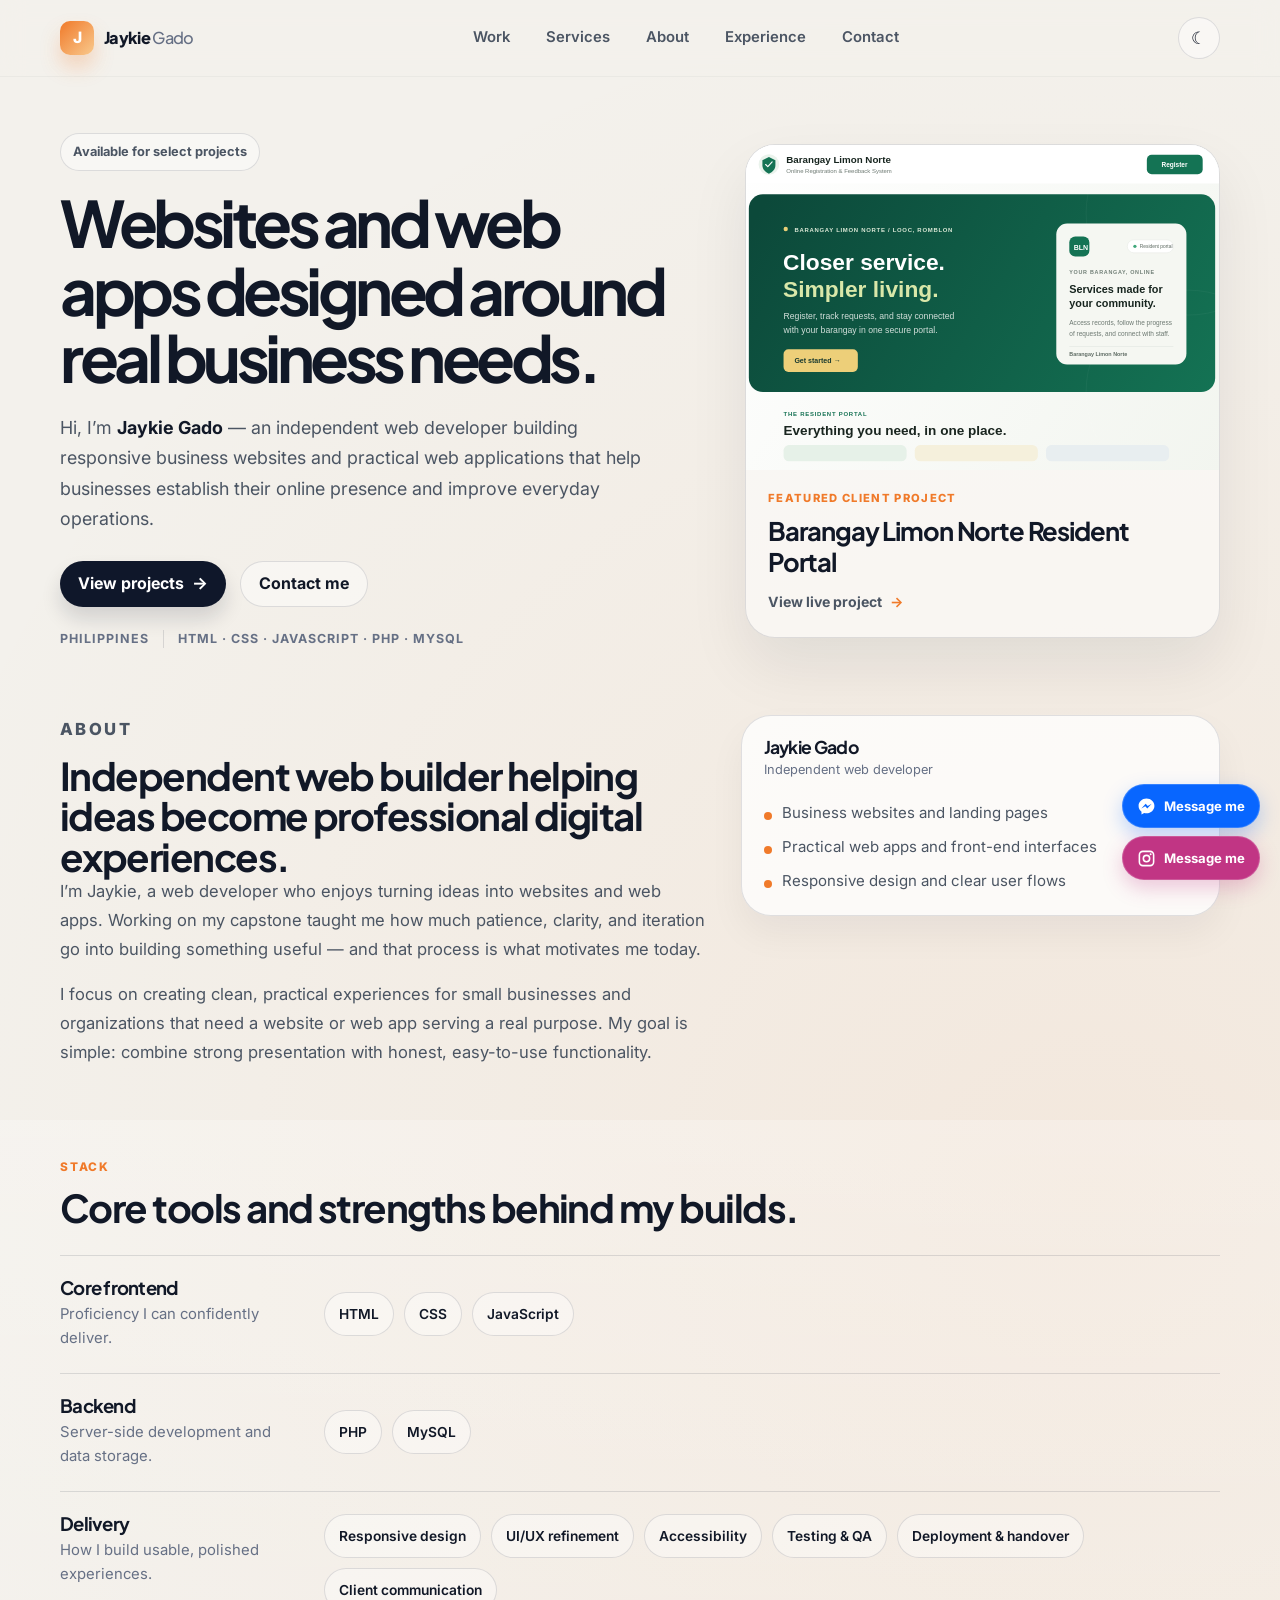
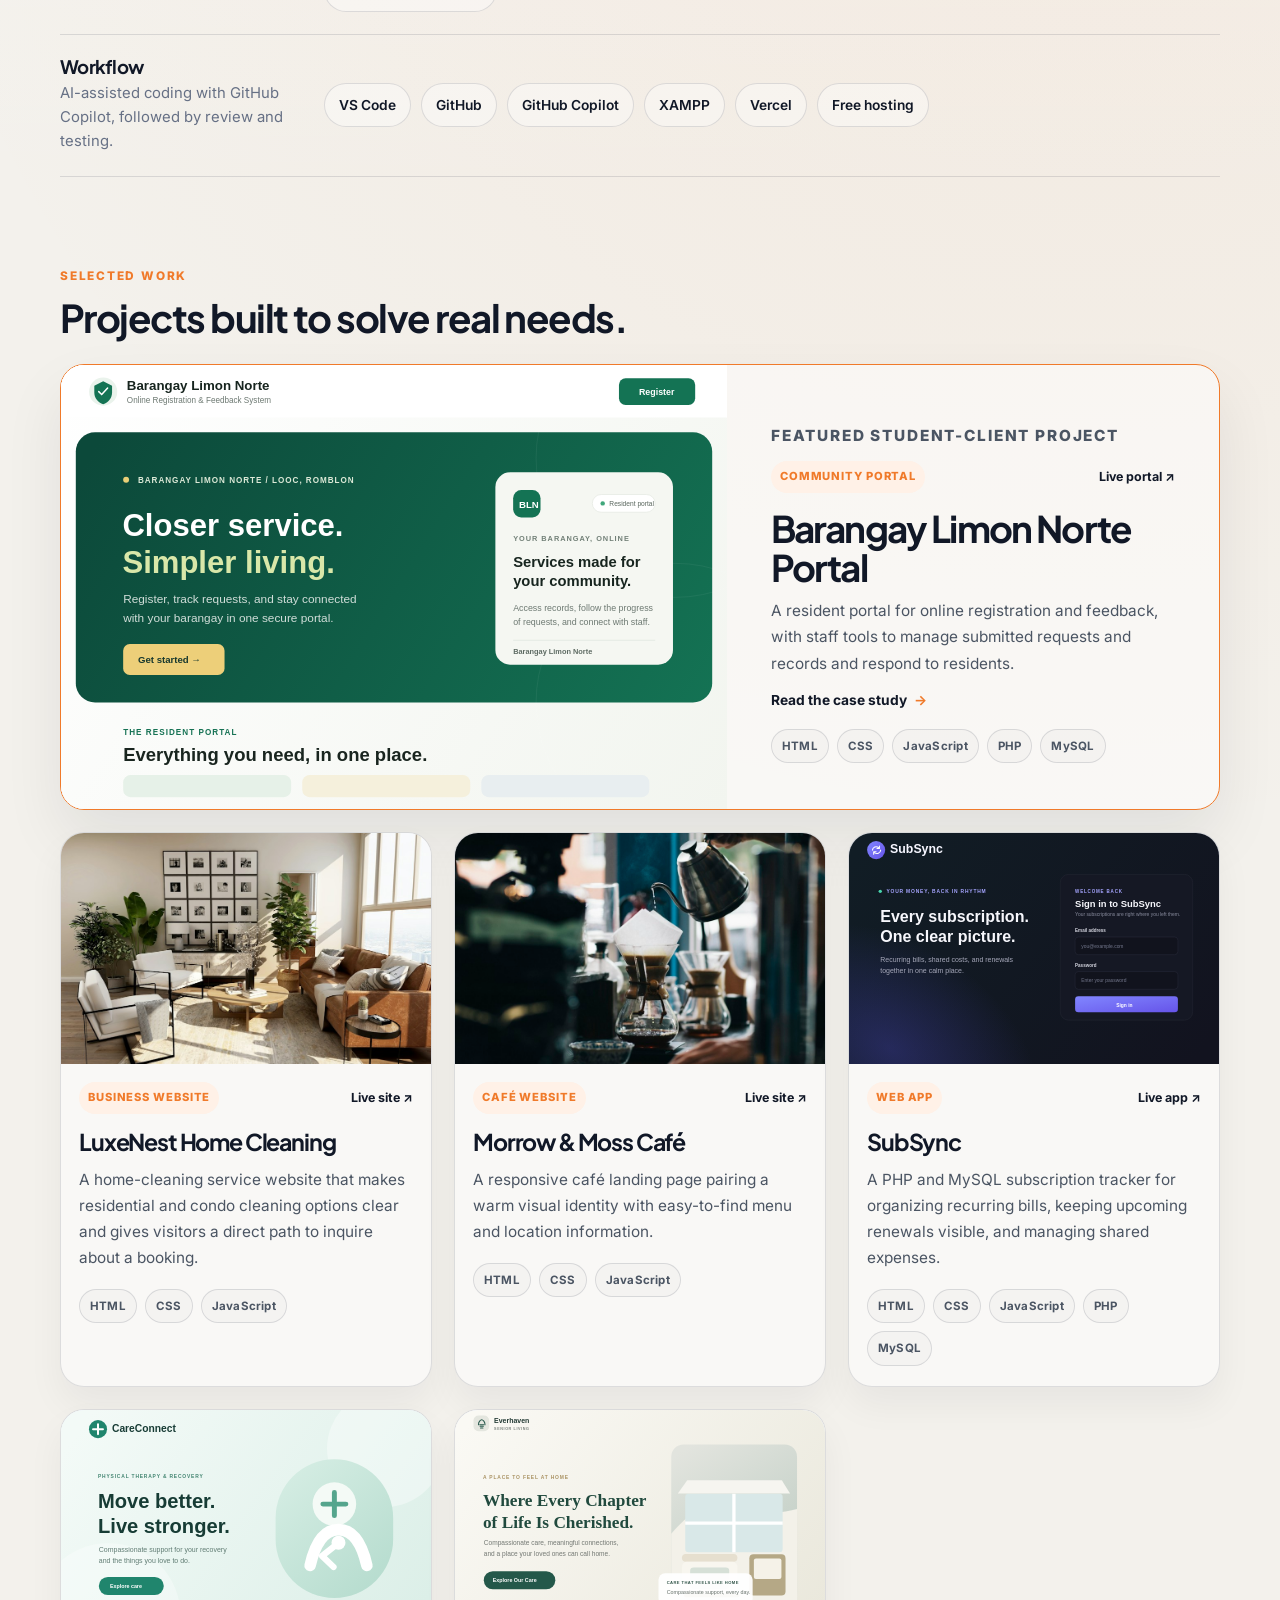
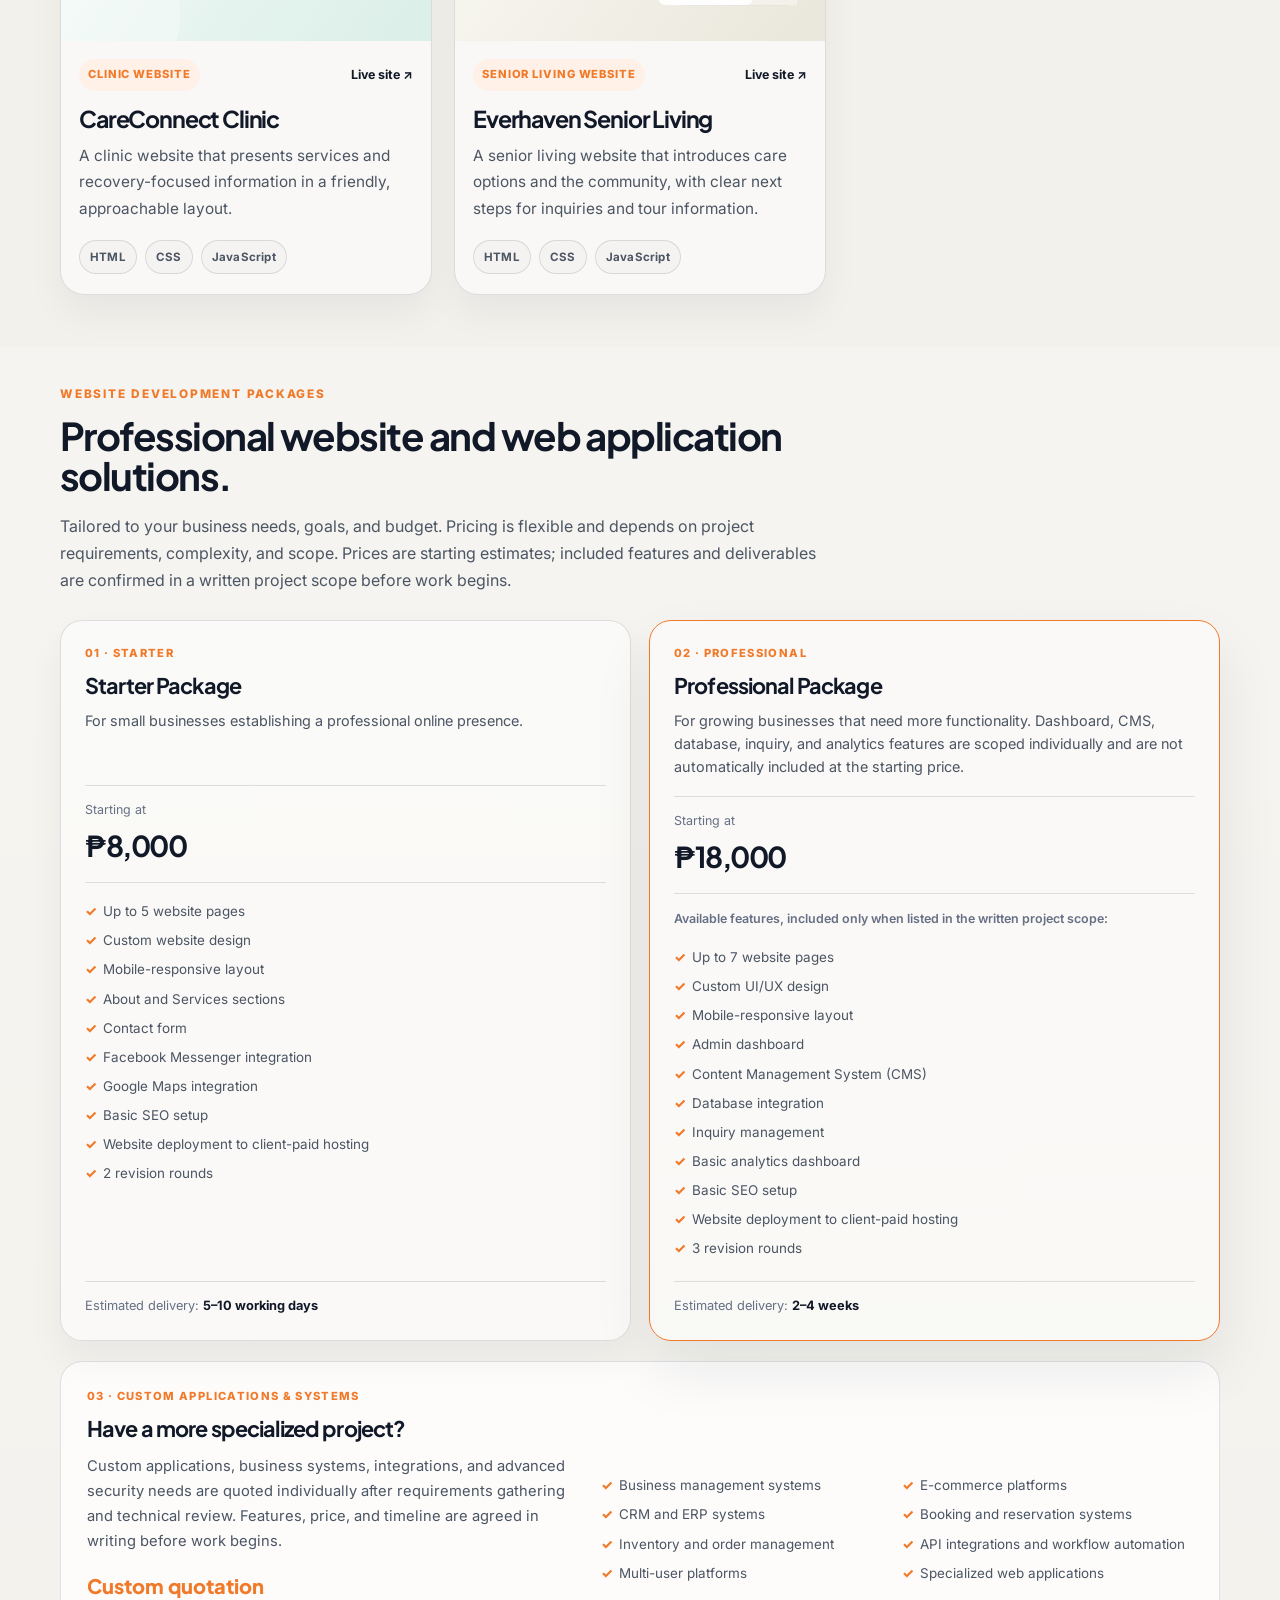
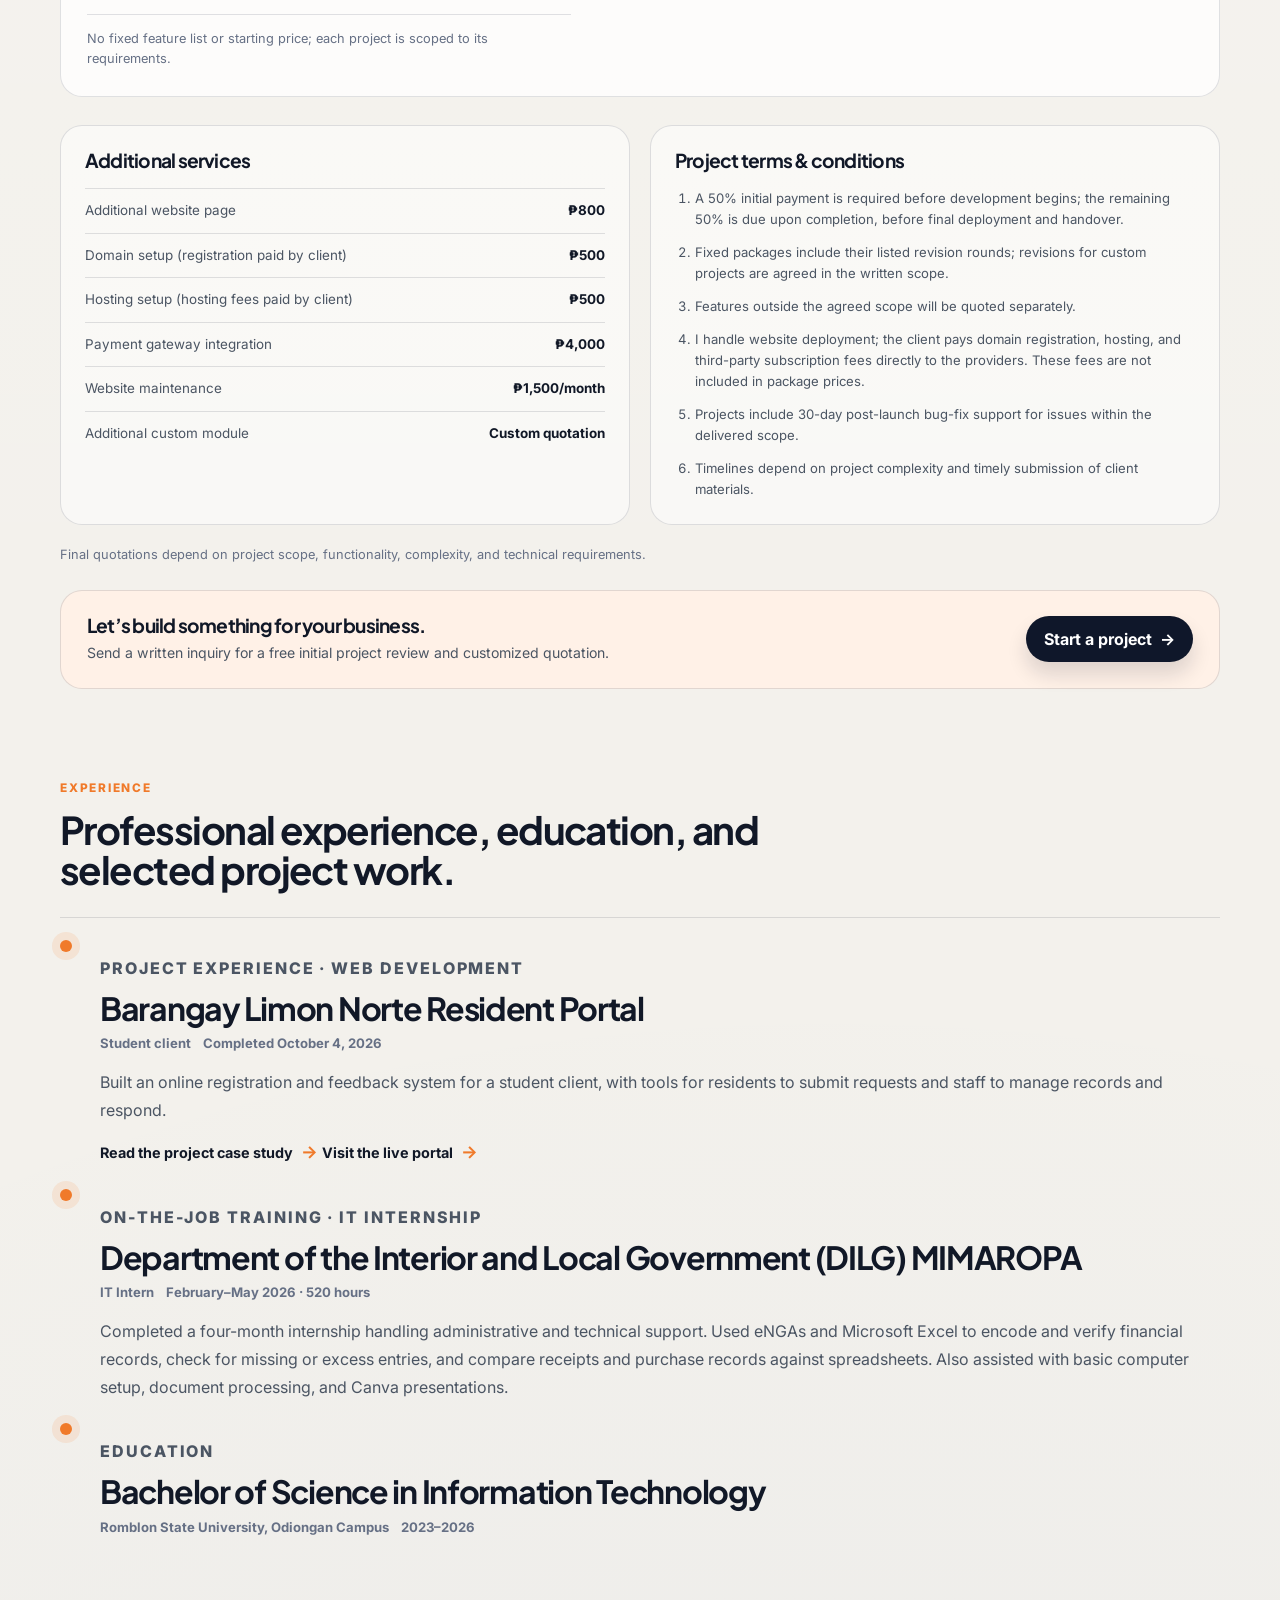
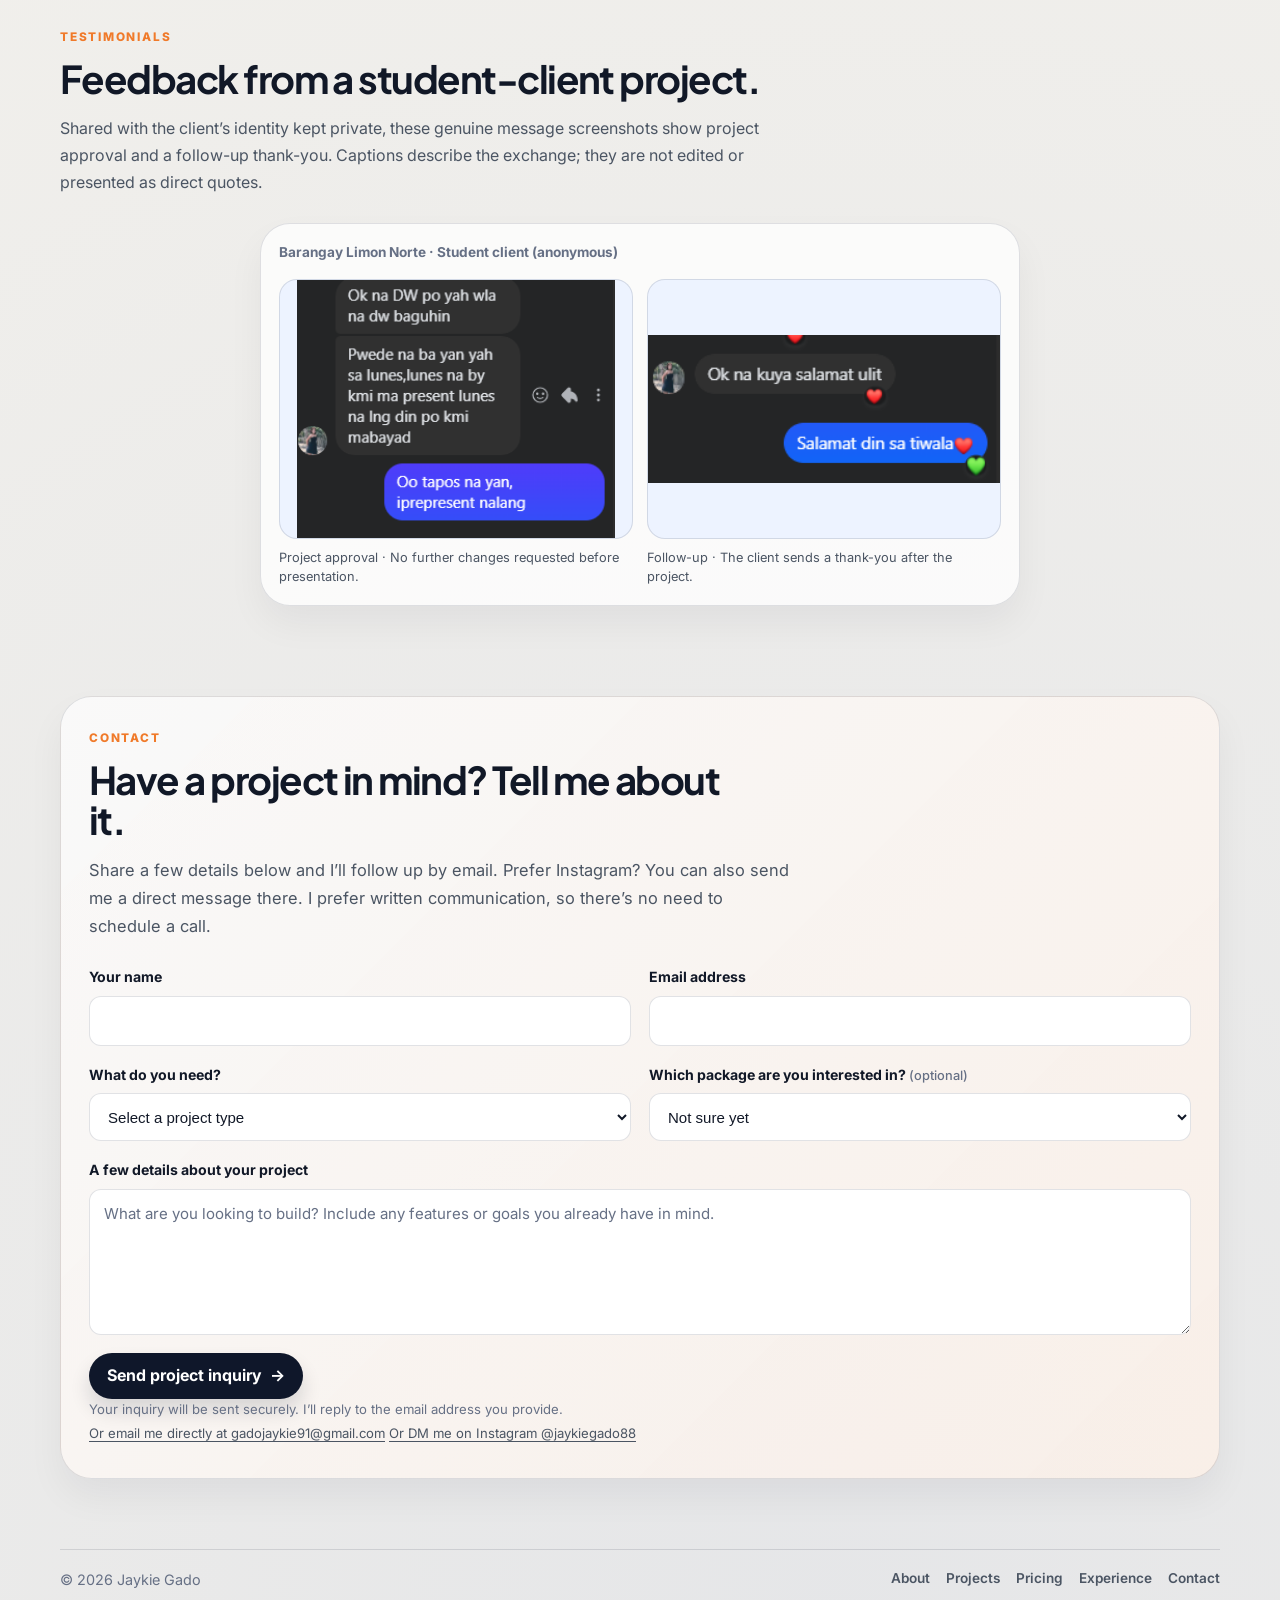
==== commit b7be0160: "Add Instagram contact widget and show pricing terms Co-authored-by: Copilot <223556219+Copilot@users" ====
--- a/index.html
+++ b/index.html
@@ -391,8 +391,8 @@
               </dl>
             </section>
 
-            <details class="pricing-extra pricing-terms">
-              <summary>Project terms &amp; conditions</summary>
+            <section class="pricing-extra pricing-terms">
+              <h3>Project terms &amp; conditions</h3>
               <ol>
                 <li>A 50% initial payment is required before development begins; the remaining 50% is due upon completion, before final deployment and handover.</li>
                 <li>Fixed packages include their listed revision rounds; revisions for custom projects are agreed in the written scope.</li>
@@ -401,7 +401,7 @@
                 <li>Projects include 30-day post-launch bug-fix support for issues within the delivered scope.</li>
                 <li>Timelines depend on project complexity and timely submission of client materials.</li>
               </ol>
-            </details>
+            </section>
           </div>
 
           <p class="pricing-note">Final quotations depend on project scope, functionality, complexity, and technical requirements.</p>
@@ -560,11 +560,19 @@
       </div>
     </footer>
 
-    <a class="messenger-widget" href="https://m.me/jaykiegado88" target="_blank" rel="noopener noreferrer" aria-label="Message Jaykie on Messenger (opens in a new tab)">
-      <svg viewBox="0 0 24 24" aria-hidden="true" focusable="false">
-        <path d="M12 2C6.48 2 2 6.16 2 11.29c0 2.92 1.43 5.53 3.67 7.24V22l3.35-1.84c.95.27 1.95.42 2.98.42 5.52 0 10-4.16 10-9.29S17.52 2 12 2Zm1 12.5-2.55-2.72-4.98 2.72 5.48-5.82 2.61 2.72 4.92-2.72L13 14.5Z"/>
-      </svg>
-      <span>Message me</span>
-    </a>
+    <div class="contact-widgets" aria-label="Message me">
+      <a class="contact-widget messenger-widget" href="https://m.me/jaykiegado88" target="_blank" rel="noopener noreferrer" aria-label="Message Jaykie on Messenger (opens in a new tab)">
+        <svg viewBox="0 0 24 24" aria-hidden="true" focusable="false">
+          <path d="M12 2C6.48 2 2 6.16 2 11.29c0 2.92 1.43 5.53 3.67 7.24V22l3.35-1.84c.95.27 1.95.42 2.98.42 5.52 0 10-4.16 10-9.29S17.52 2 12 2Zm1 12.5-2.55-2.72-4.98 2.72 5.48-5.82 2.61 2.72 4.92-2.72L13 14.5Z"/>
+        </svg>
+        <span>Message me</span>
+      </a>
+      <a class="contact-widget instagram-widget" href="https://www.instagram.com/jaykiegado88/" target="_blank" rel="noopener noreferrer" aria-label="Message Jaykie on Instagram (opens in a new tab)">
+        <svg viewBox="0 0 24 24" aria-hidden="true" focusable="false">
+          <path d="M7.5 2h9A5.5 5.5 0 0 1 22 7.5v9a5.5 5.5 0 0 1-5.5 5.5h-9A5.5 5.5 0 0 1 2 16.5v-9A5.5 5.5 0 0 1 7.5 2Zm0 2A3.5 3.5 0 0 0 4 7.5v9A3.5 3.5 0 0 0 7.5 20h9a3.5 3.5 0 0 0 3.5-3.5v-9A3.5 3.5 0 0 0 16.5 4h-9ZM12 7a5 5 0 1 1 0 10 5 5 0 0 1 0-10Zm0 2a3 3 0 1 0 0 6 3 3 0 0 0 0-6Zm5.25-3.5a1.25 1.25 0 1 1 0 2.5 1.25 1.25 0 0 1 0-2.5Z"/>
+        </svg>
+        <span>Message me</span>
+      </a>
+    </div>
   </body>
 </html>
--- a/styles.css
+++ b/styles.css
@@ -1095,41 +1095,19 @@
   text-align: right;
 }
 
+.pricing-terms h3 {
+  margin-bottom: 18px;
+  font-size: 1.2rem;
+}
+
 .pricing-terms ol {
   display: grid;
   gap: 12px;
-  margin: 16px 0 0;
+  margin: 0;
   padding-left: 20px;
   color: var(--ink-soft);
   font-size: 0.82rem;
   line-height: 1.6;
-}
-
-.pricing-terms summary {
-  display: flex;
-  align-items: center;
-  justify-content: space-between;
-  gap: 12px;
-  color: var(--ink);
-  font-family: "Plus Jakarta Sans", sans-serif;
-  font-size: 1.2rem;
-  font-weight: 800;
-  cursor: pointer;
-  list-style: none;
-}
-
-.pricing-terms summary::-webkit-details-marker {
-  display: none;
-}
-
-.pricing-terms summary::after {
-  color: var(--accent);
-  content: "+";
-  font-size: 1.5rem;
-}
-
-.pricing-terms[open] summary::after {
-  content: "−";
 }
 
 .pricing-note {
@@ -1438,11 +1416,26 @@
   font-weight: 600;
 }
 
-.messenger-widget {
+.contact-widgets {
   position: fixed;
   right: 20px;
   bottom: 20px;
   z-index: 35;
+  display: flex;
+  flex-direction: column;
+  align-items: flex-end;
+  gap: 8px;
+  transition: transform 0.2s ease, opacity 0.2s ease, visibility 0.2s ease;
+}
+
+.contact-widgets.is-hidden {
+  visibility: hidden;
+  opacity: 0;
+  pointer-events: none;
+  transform: translateY(8px);
+}
+
+.contact-widget {
   display: inline-flex;
   align-items: center;
   gap: 8px;
@@ -1455,31 +1448,33 @@
   box-shadow: 0 8px 20px rgba(8, 102, 255, 0.26);
   font-size: 0.82rem;
   font-weight: 700;
-  transition: transform 0.2s ease, box-shadow 0.2s ease, opacity 0.2s ease, visibility 0.2s ease;
-}
-
-.messenger-widget.is-hidden {
-  visibility: hidden;
-  opacity: 0;
-  pointer-events: none;
-  transform: translateY(8px);
-}
-
-.messenger-widget:hover {
+  transition: transform 0.2s ease, box-shadow 0.2s ease;
+}
+
+.contact-widget:hover {
   transform: translateY(-2px);
   box-shadow: 0 16px 34px rgba(8, 102, 255, 0.38);
 }
 
-.messenger-widget:focus-visible {
+.contact-widget:focus-visible {
   outline: 3px solid var(--ink);
   outline-offset: 3px;
 }
 
-.messenger-widget svg {
+.contact-widget svg {
   width: 19px;
   height: 19px;
   flex: none;
   fill: currentColor;
+}
+
+.instagram-widget {
+  background: #c13584;
+  box-shadow: 0 8px 20px rgba(193, 53, 132, 0.26);
+}
+
+.instagram-widget:hover {
+  box-shadow: 0 16px 34px rgba(193, 53, 132, 0.38);
 }
 
 @media (max-width: 980px) {
@@ -1651,9 +1646,12 @@
     align-items: flex-start;
   }
 
-  .messenger-widget {
+  .contact-widgets {
     right: 12px;
     bottom: 12px;
+  }
+
+  .contact-widget {
     min-height: 42px;
     padding-inline: 12px;
   }
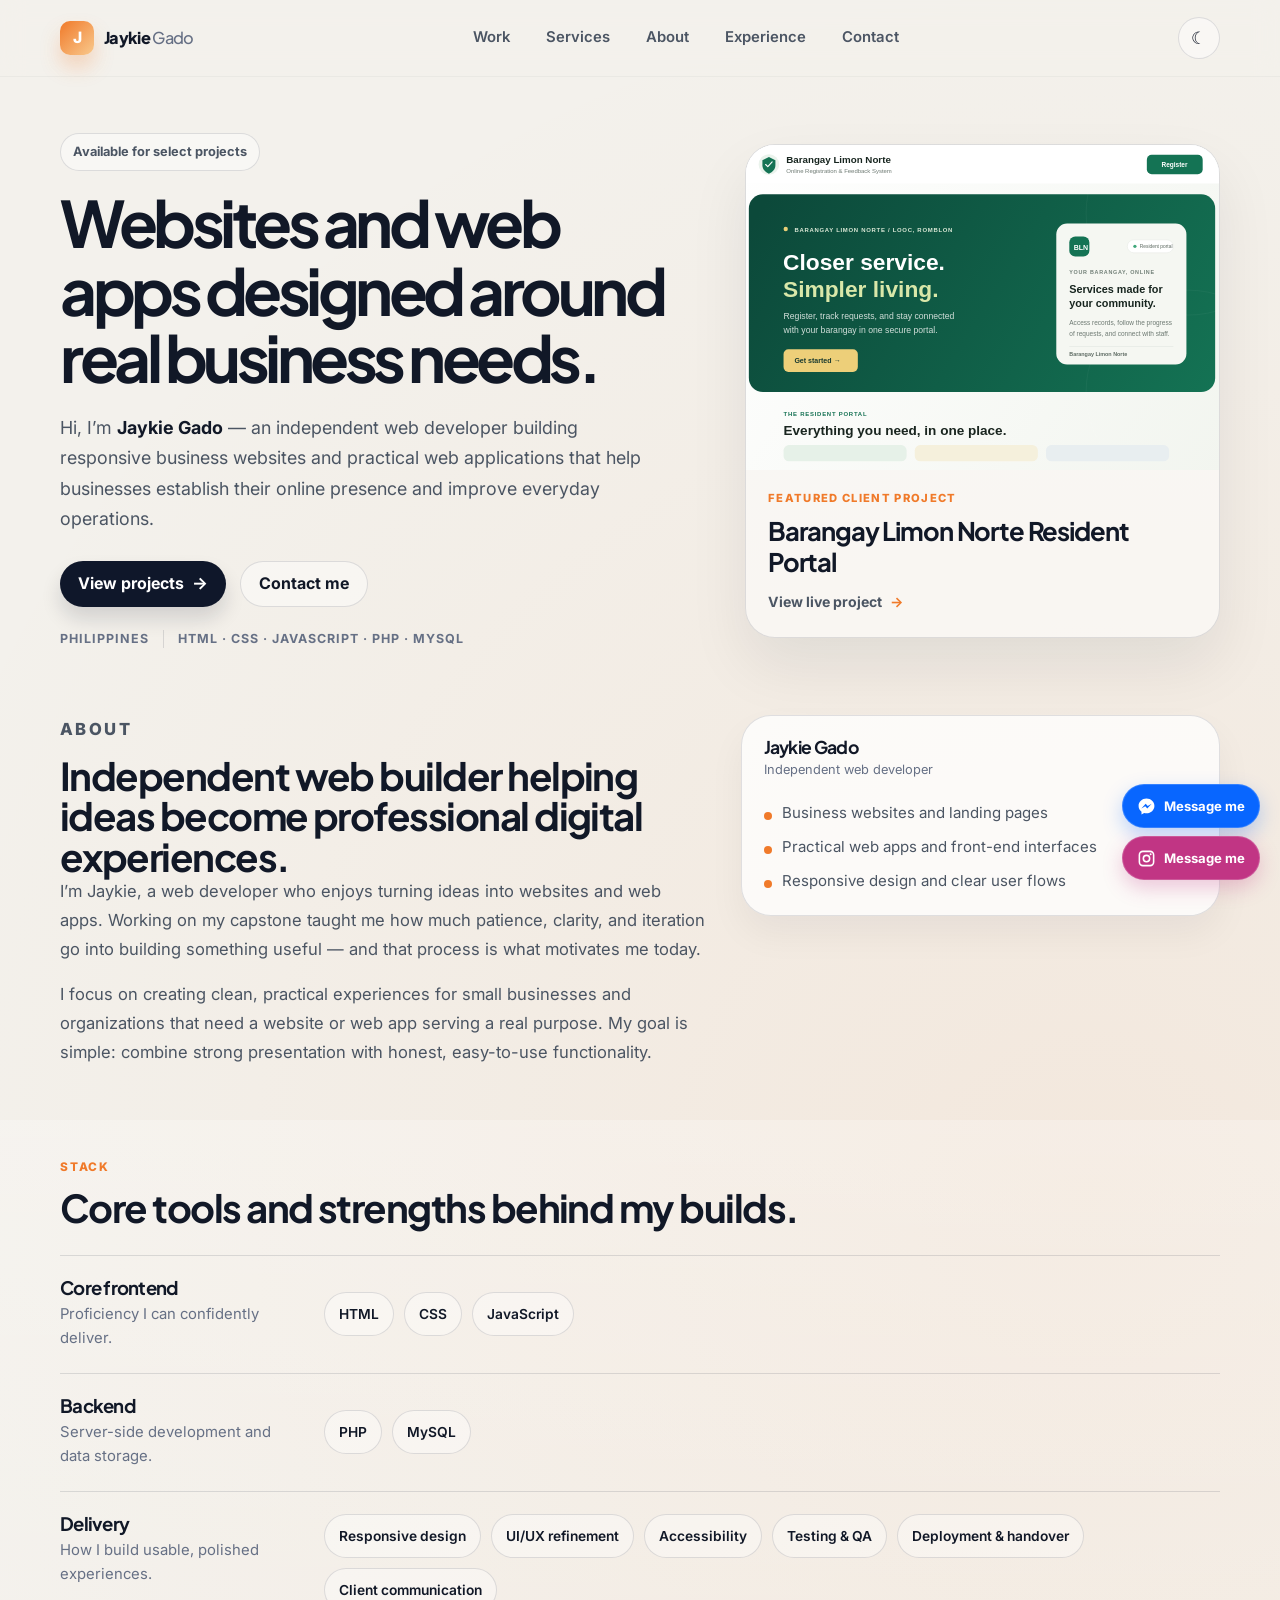
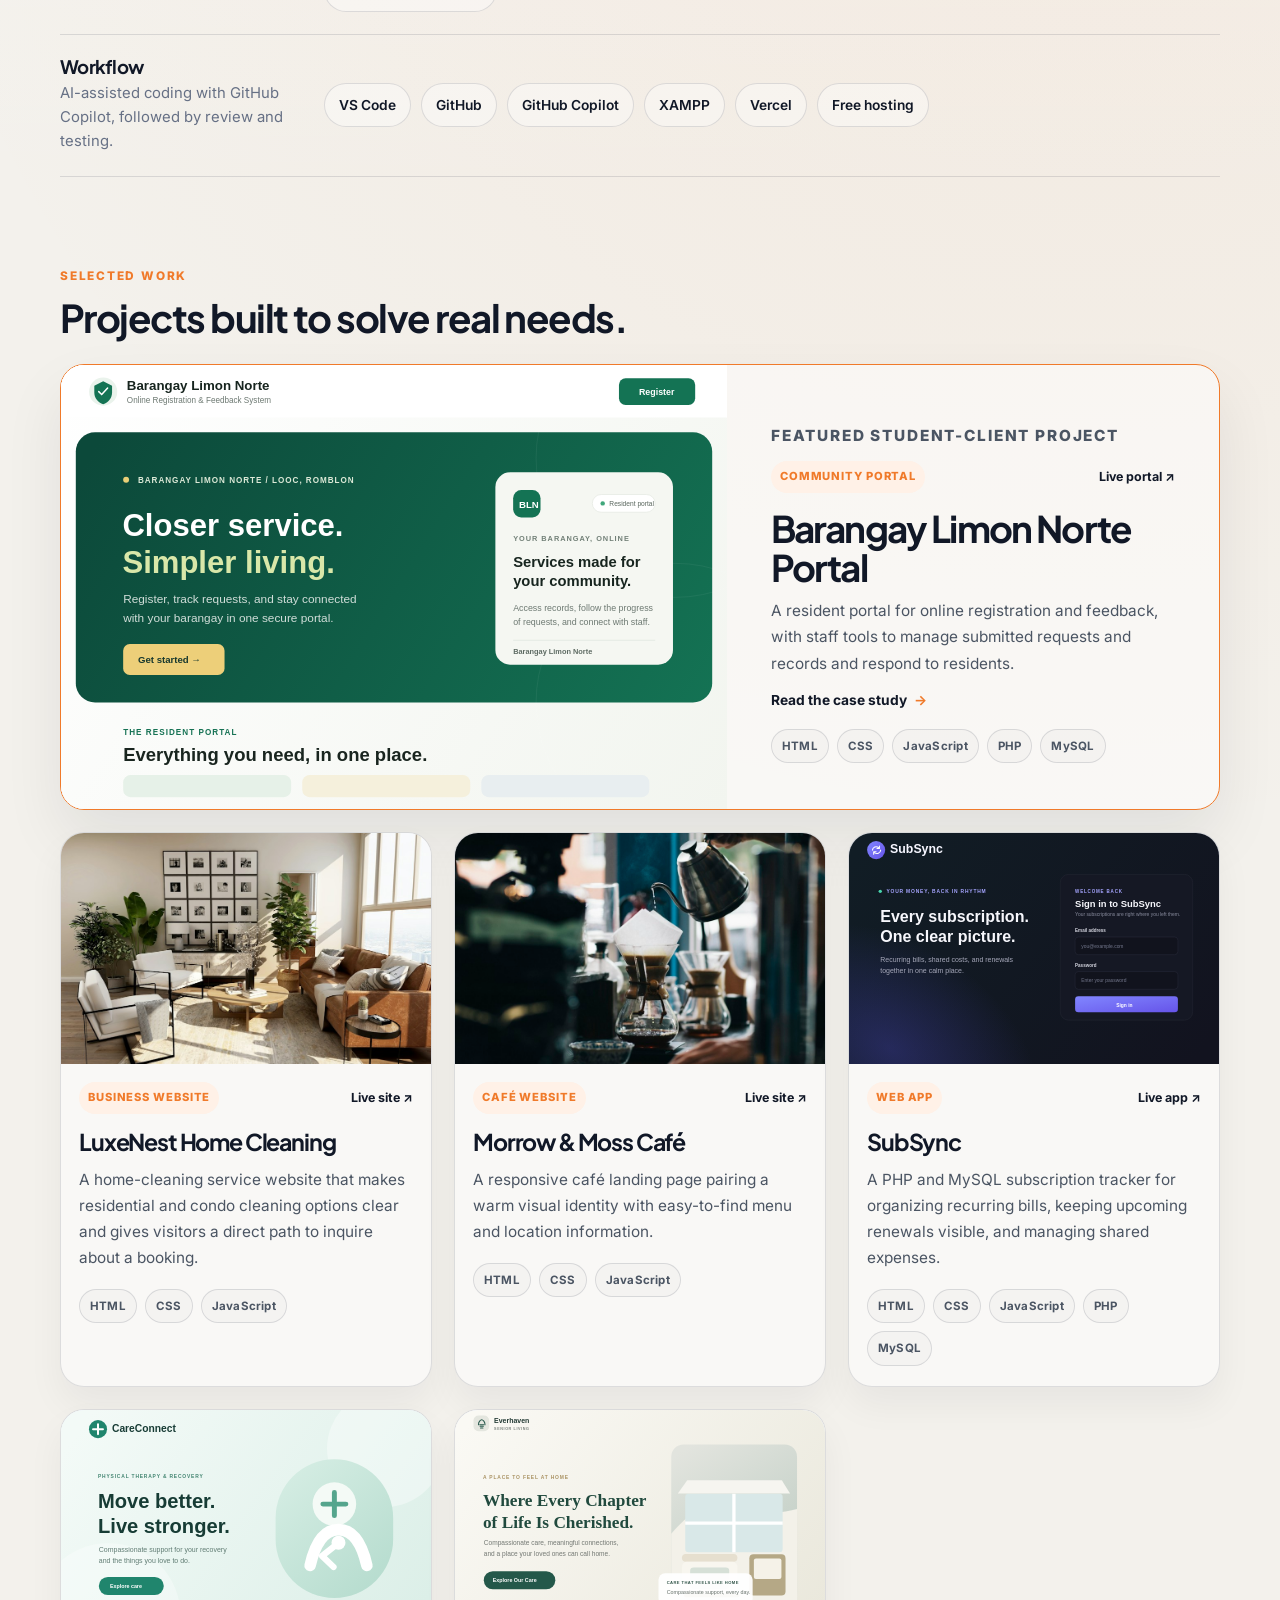
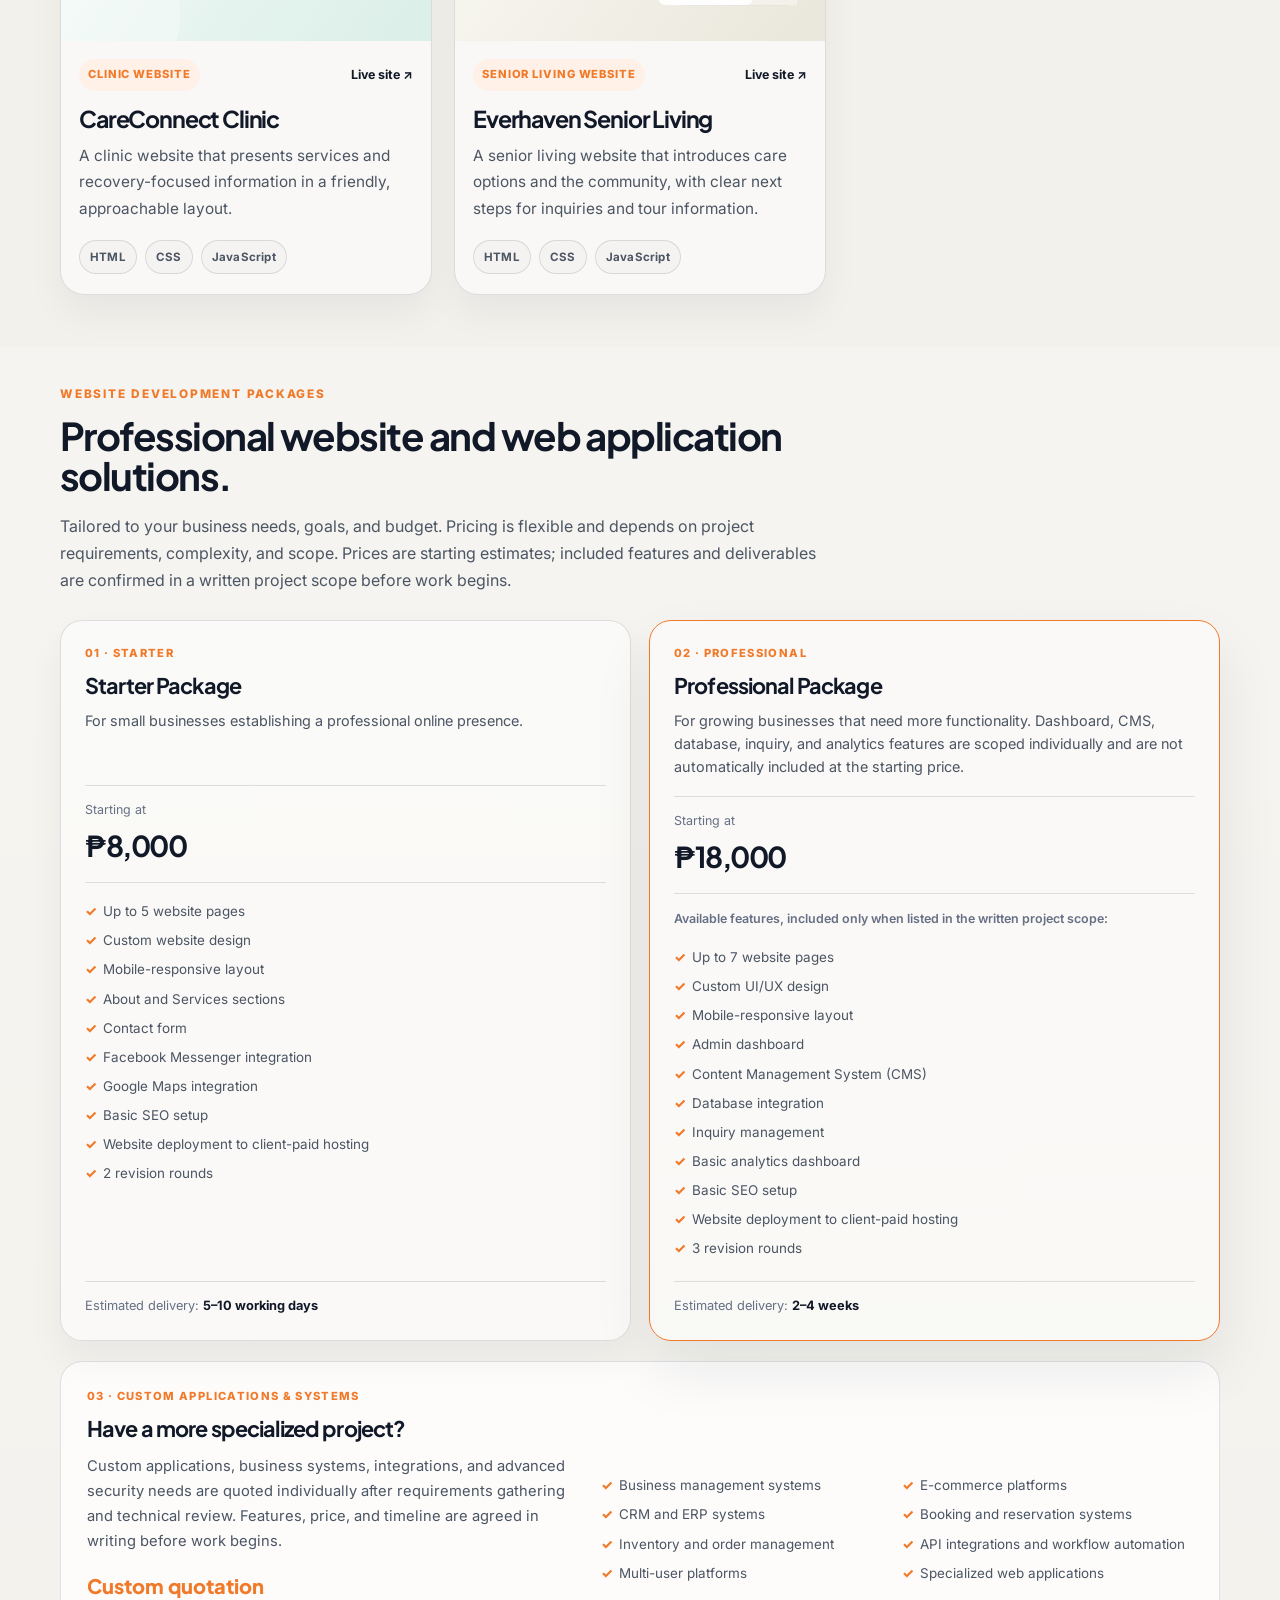
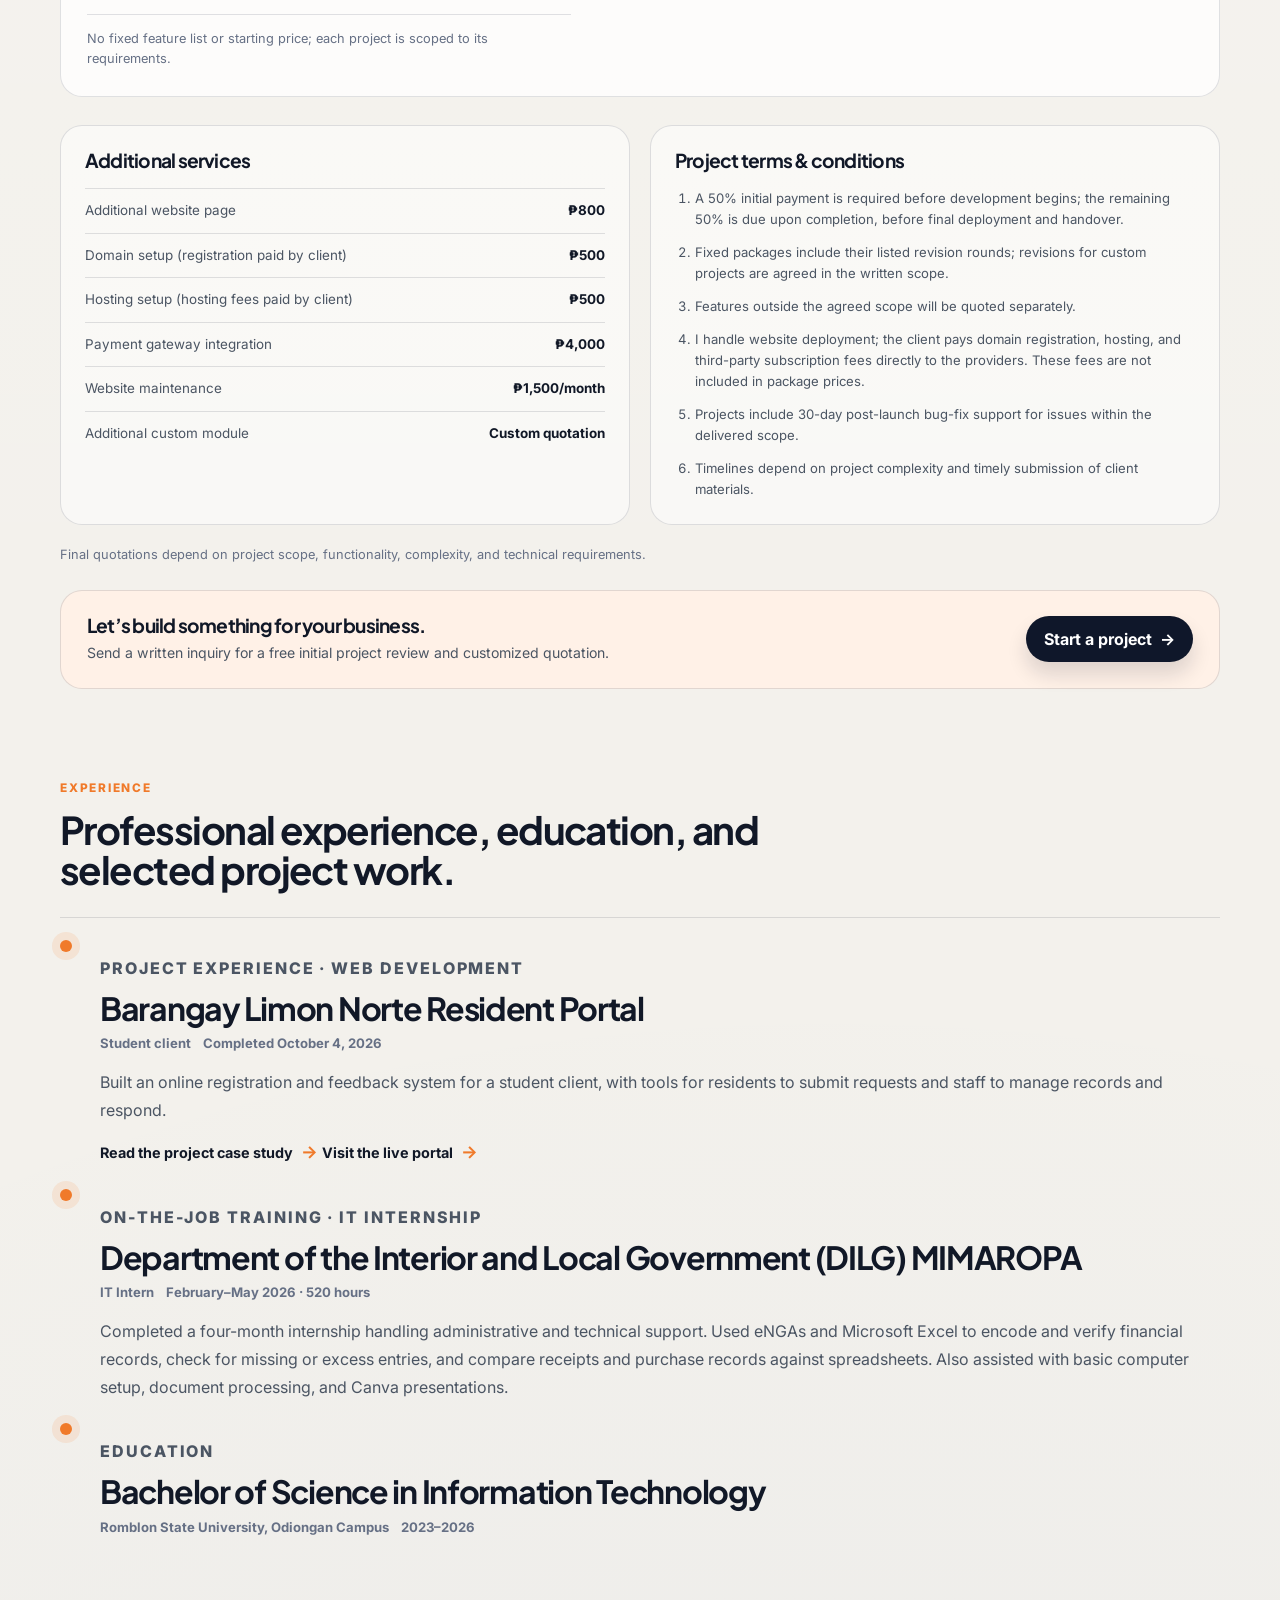
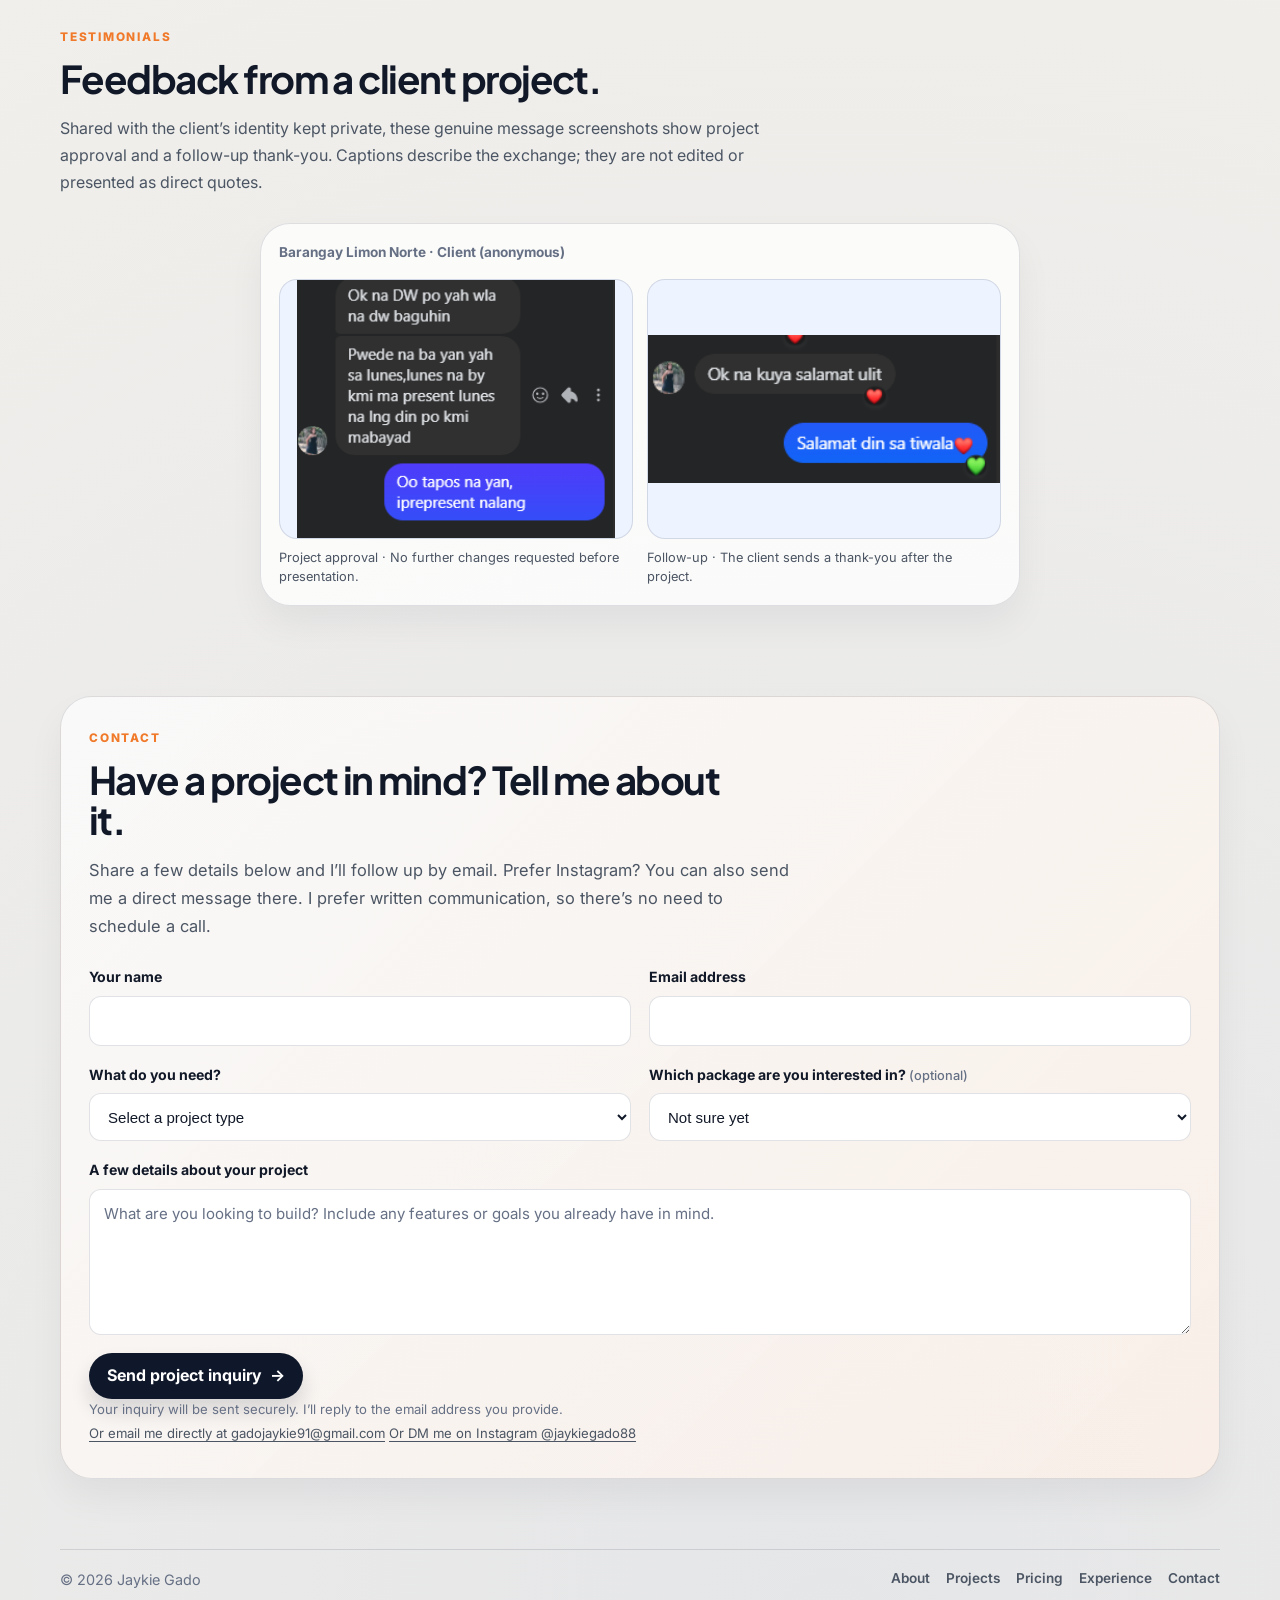
==== commit 3da04a4a: "Update testimonial client wording Co-authored-by: Copilot <223556219+Copilot@users.noreply.github.co" ====
--- a/index.html
+++ b/index.html
@@ -472,18 +472,18 @@
         <div class="container">
           <div class="section-head">
             <p class="eyebrow">Testimonials</p>
-            <h2>Feedback from a student-client project.</h2>
+            <h2>Feedback from a client project.</h2>
             <p class="pricing-intro">Shared with the client’s identity kept private, these genuine message screenshots show project approval and a follow-up thank-you. Captions describe the exchange; they are not edited or presented as direct quotes.</p>
           </div>
           <article class="testimonial-card">
-            <p class="testimonial-label">Barangay Limon Norte · Student client (anonymous)</p>
+            <p class="testimonial-label">Barangay Limon Norte · Client (anonymous)</p>
             <div class="testimonial-images">
               <figure>
-                <img src="student-client-approval.png" alt="Chat screenshot in which the student client says no more changes are needed and mentions presenting the project" loading="lazy">
+                <img src="student-client-approval.png" alt="Chat screenshot in which the client says no more changes are needed and mentions presenting the project" loading="lazy">
                 <figcaption>Project approval · No further changes requested before presentation.</figcaption>
               </figure>
               <figure>
-                <img src="student-client-thanks.png" alt="Chat screenshot showing the student client thanking the developer after the project" loading="lazy">
+                <img src="student-client-thanks.png" alt="Chat screenshot showing the client thanking the developer after the project" loading="lazy">
                 <figcaption>Follow-up · The client sends a thank-you after the project.</figcaption>
               </figure>
             </div>
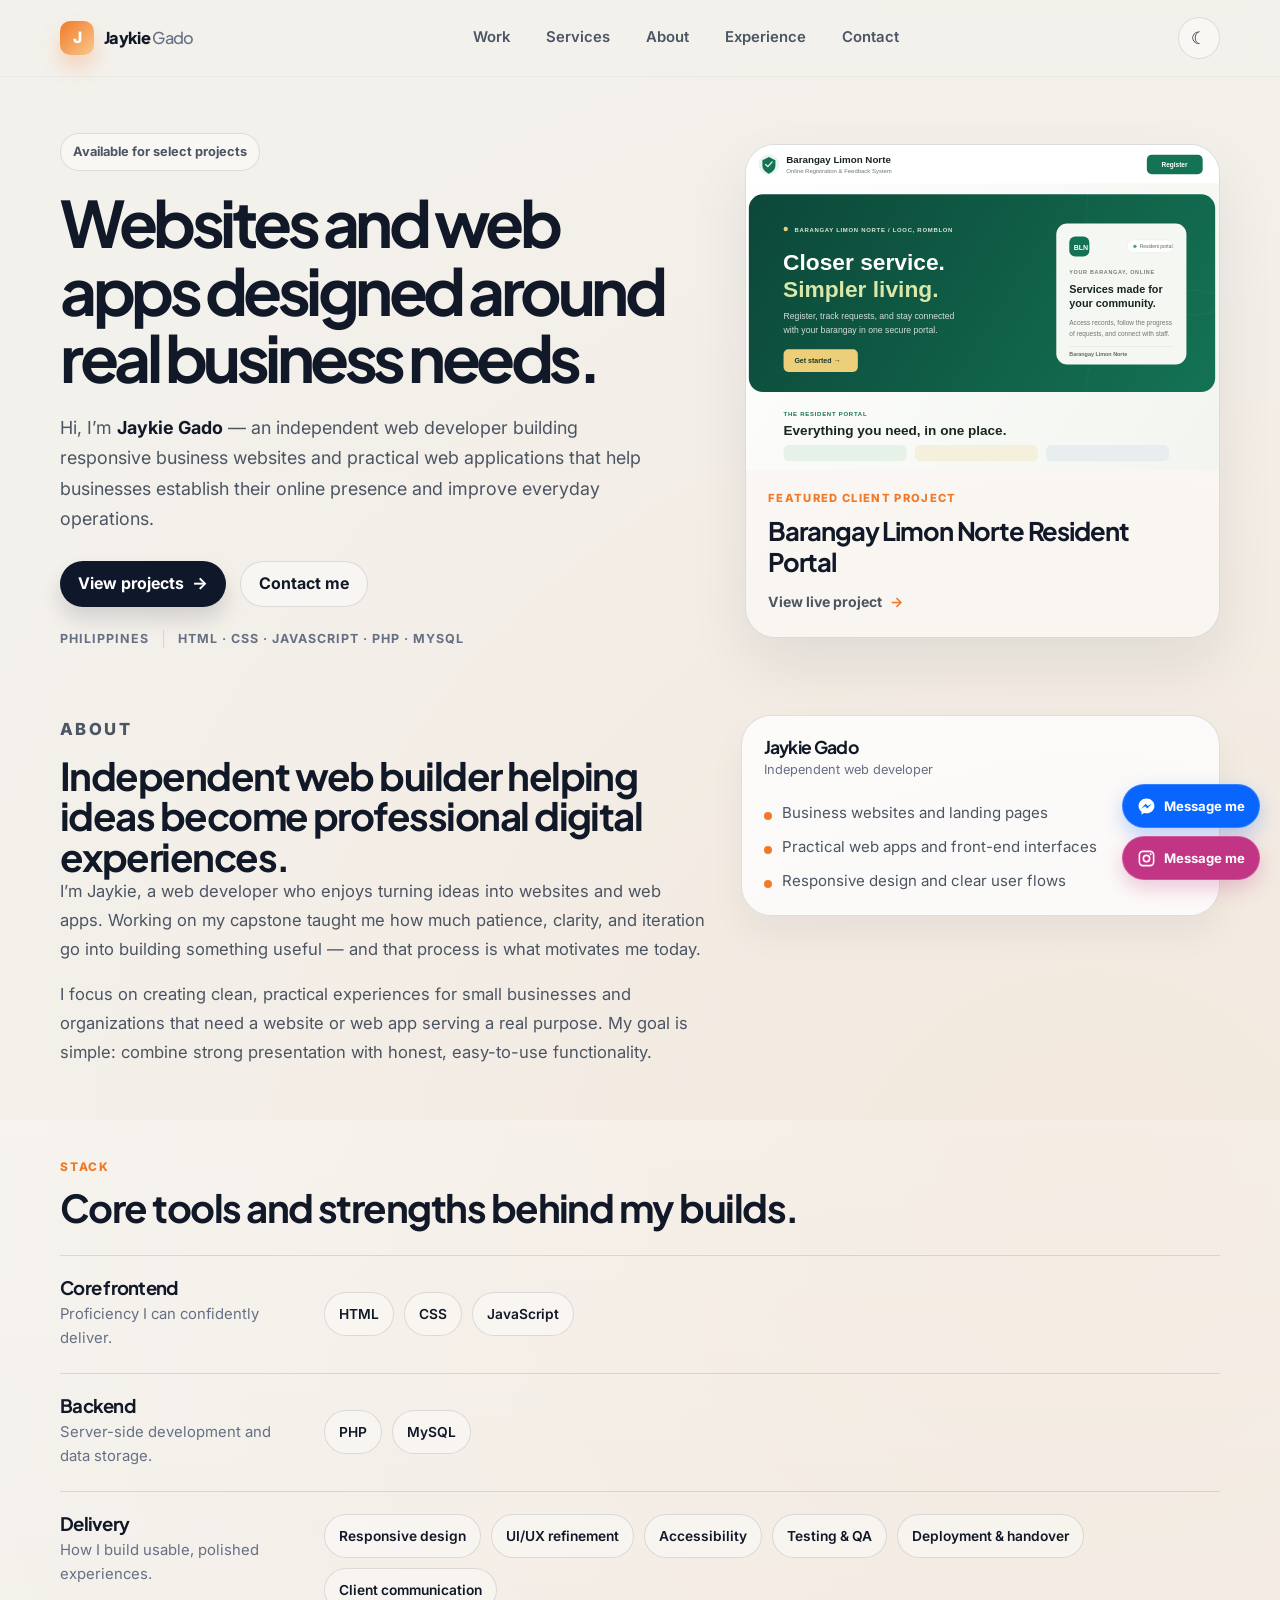
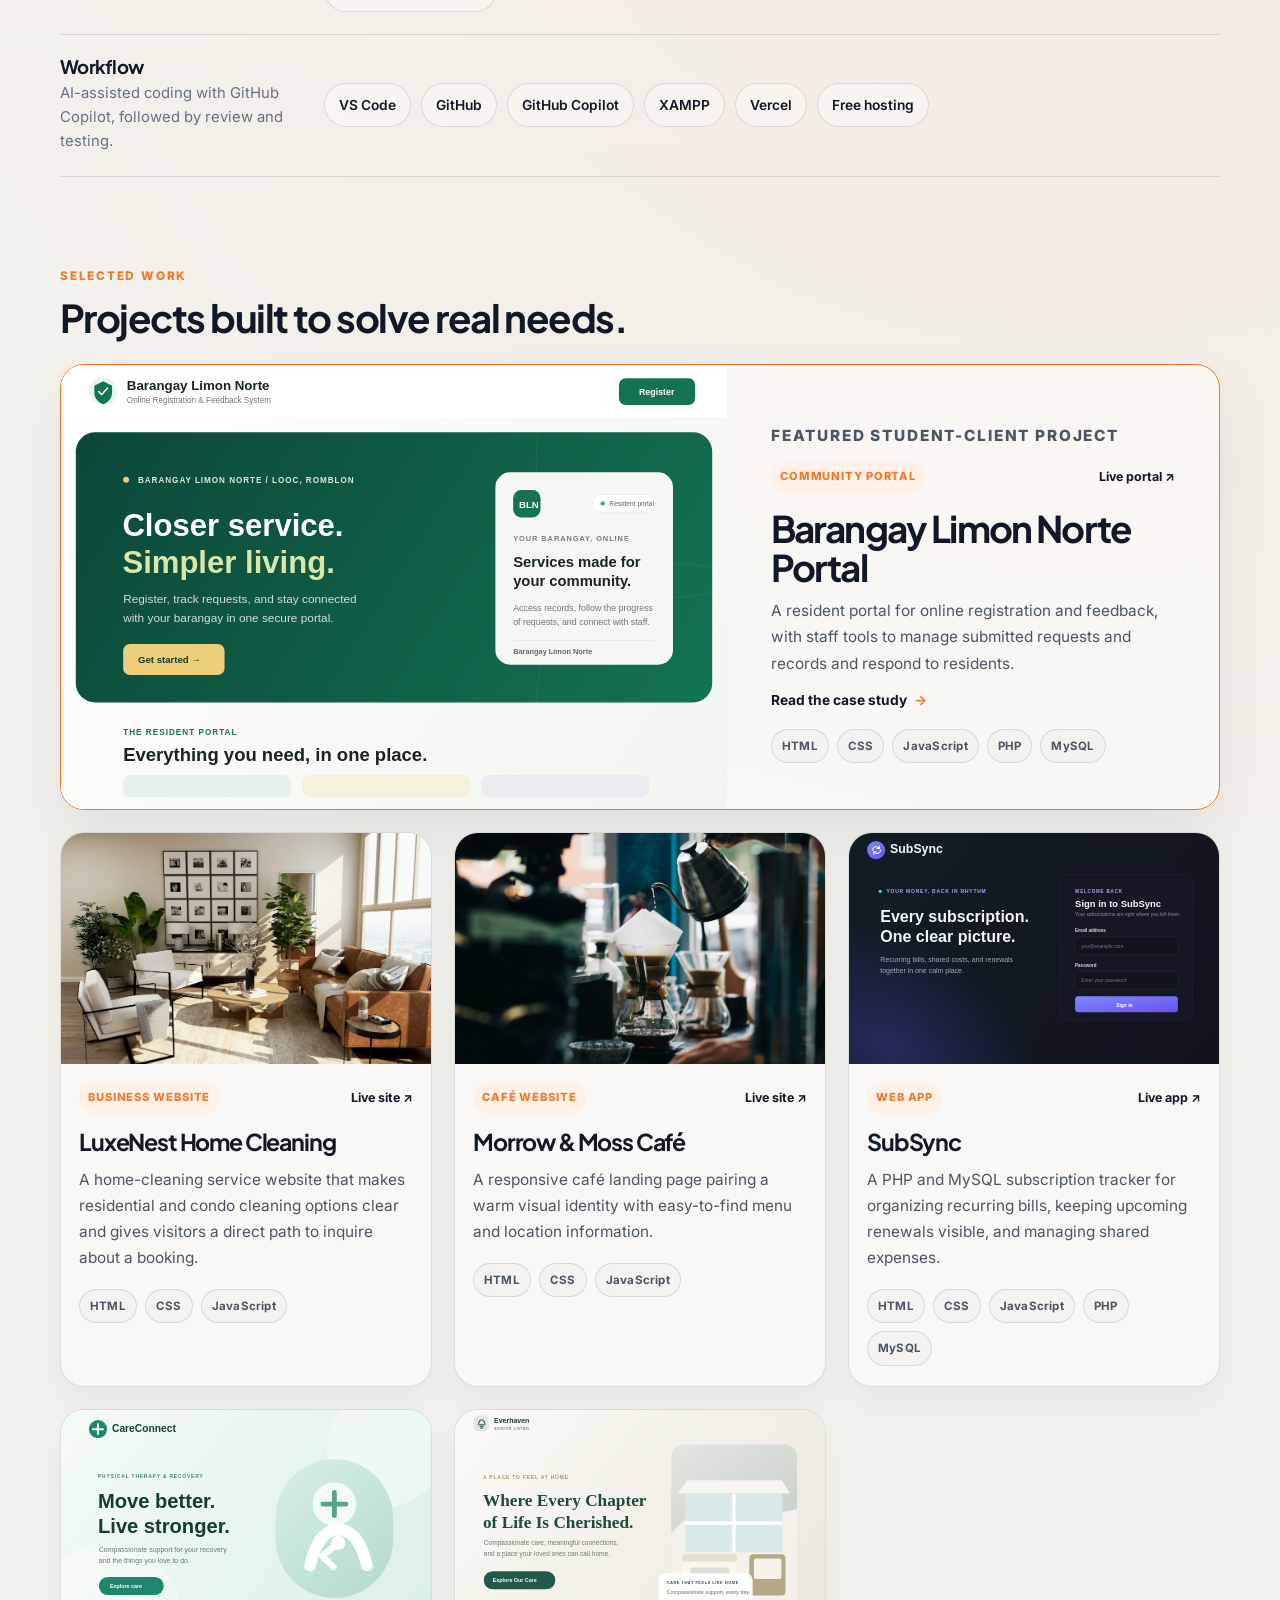
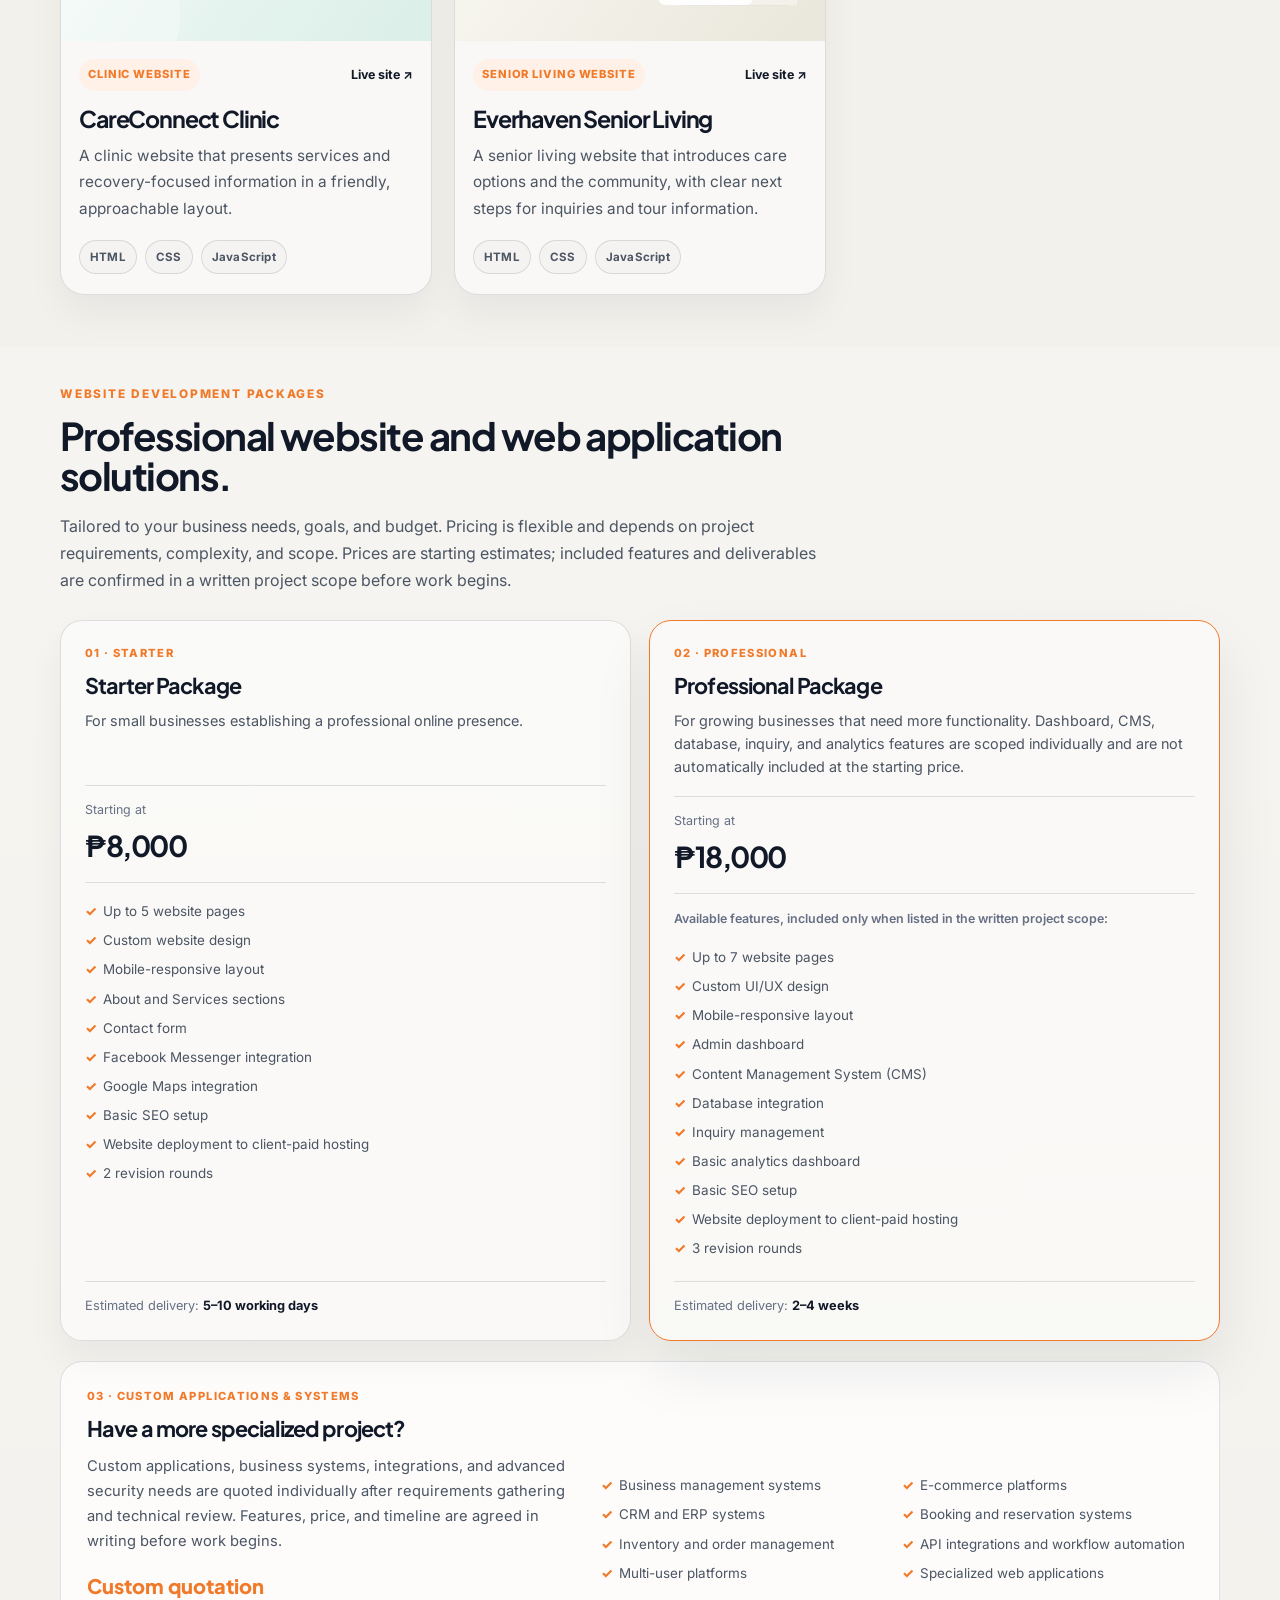
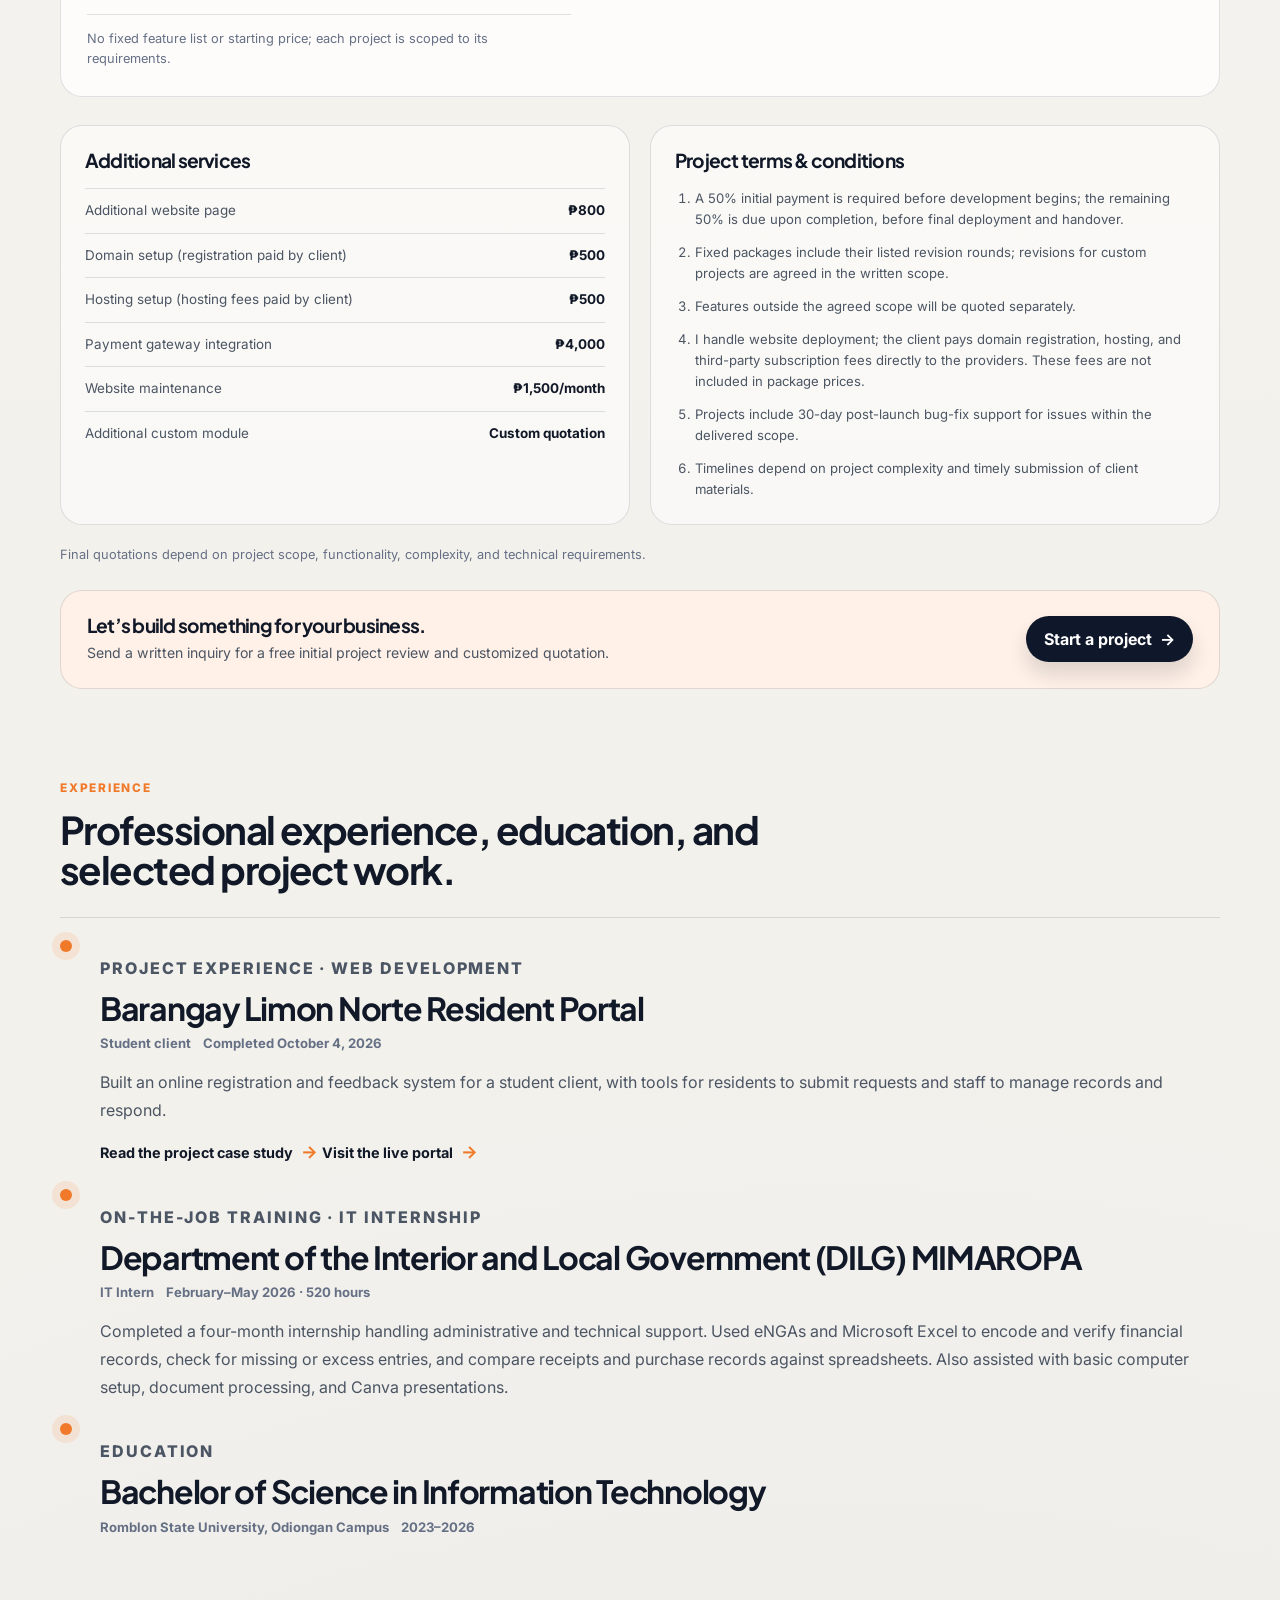
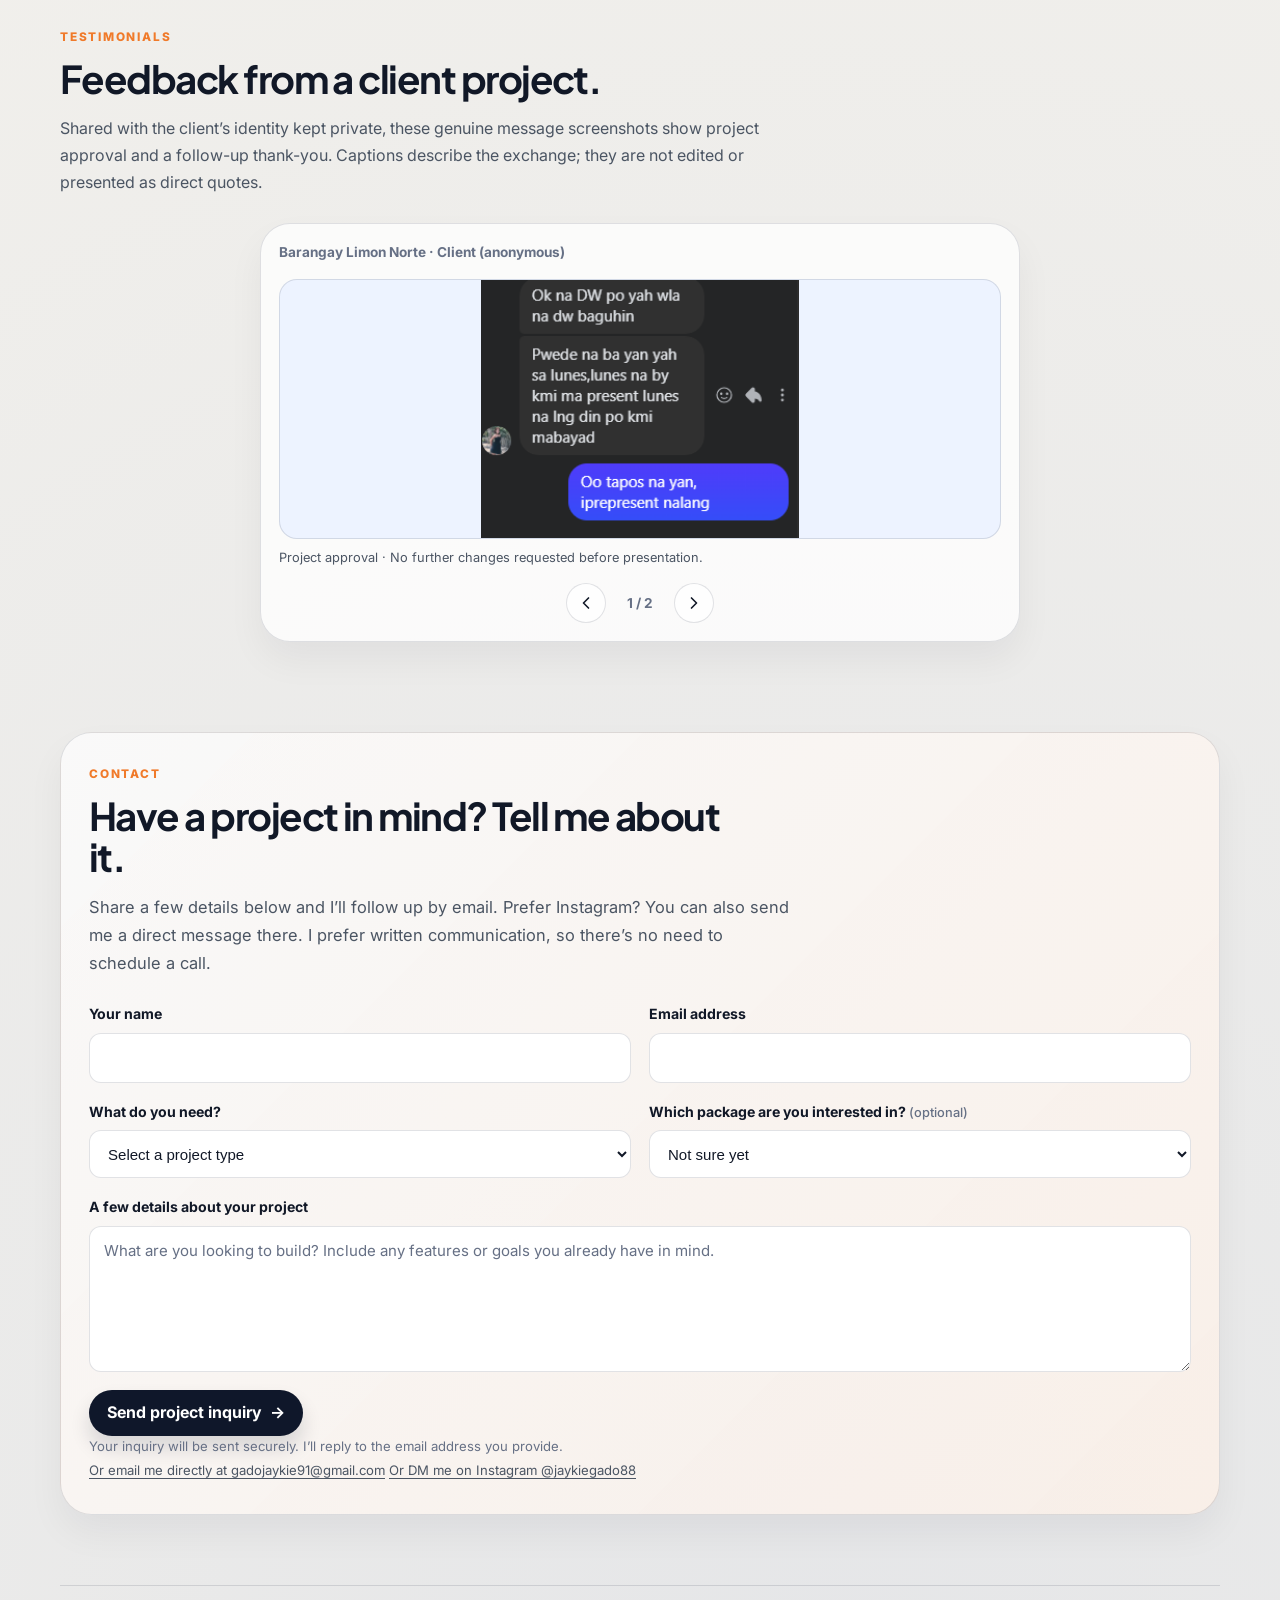
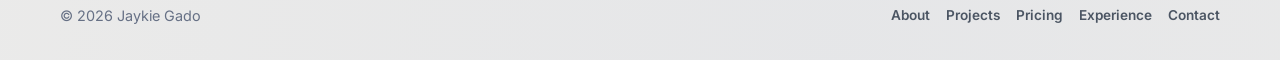
==== commit 29e04892: "Add testimonial image slider controls Co-authored-by: Copilot <223556219+Copilot@users.noreply.githu" ====
--- a/index.html
+++ b/index.html
@@ -477,15 +477,26 @@
           </div>
           <article class="testimonial-card">
             <p class="testimonial-label">Barangay Limon Norte · Client (anonymous)</p>
-            <div class="testimonial-images">
-              <figure>
-                <img src="student-client-approval.png" alt="Chat screenshot in which the client says no more changes are needed and mentions presenting the project" loading="lazy">
-                <figcaption>Project approval · No further changes requested before presentation.</figcaption>
-              </figure>
-              <figure>
-                <img src="student-client-thanks.png" alt="Chat screenshot showing the client thanking the developer after the project" loading="lazy">
-                <figcaption>Follow-up · The client sends a thank-you after the project.</figcaption>
-              </figure>
+            <div class="testimonial-slider" data-testimonial-slider>
+              <div class="testimonial-images">
+                <figure class="testimonial-slide">
+                  <img src="student-client-approval.png" alt="Chat screenshot in which the client says no more changes are needed and mentions presenting the project" loading="lazy">
+                  <figcaption>Project approval · No further changes requested before presentation.</figcaption>
+                </figure>
+                <figure class="testimonial-slide">
+                  <img src="student-client-thanks.png" alt="Chat screenshot showing the client thanking the developer after the project" loading="lazy">
+                  <figcaption>Follow-up · The client sends a thank-you after the project.</figcaption>
+                </figure>
+              </div>
+              <div class="testimonial-controls">
+                <button class="testimonial-arrow" type="button" data-testimonial-prev aria-label="Show previous feedback image">
+                  <svg viewBox="0 0 24 24" aria-hidden="true"><path d="m15 18-6-6 6-6" /></svg>
+                </button>
+                <span class="testimonial-position" aria-live="polite" aria-atomic="true">1 / 2</span>
+                <button class="testimonial-arrow" type="button" data-testimonial-next aria-label="Show next feedback image">
+                  <svg viewBox="0 0 24 24" aria-hidden="true"><path d="m9 18 6-6-6-6" /></svg>
+                </button>
+              </div>
             </div>
           </article>
         </div>
--- a/styles.css
+++ b/styles.css
@@ -1246,6 +1246,67 @@
   background: var(--media-bg);
 }
 
+.testimonial-slider.is-ready .testimonial-images {
+  display: block;
+}
+
+.testimonial-slider.is-ready .testimonial-slide:not(.is-active) {
+  display: none;
+}
+
+.testimonial-controls {
+  display: none;
+}
+
+.testimonial-slider.is-ready .testimonial-controls {
+  display: flex;
+  align-items: center;
+  justify-content: center;
+  gap: 14px;
+  margin-top: 16px;
+}
+
+.testimonial-arrow {
+  display: inline-grid;
+  width: 40px;
+  height: 40px;
+  place-items: center;
+  border: 1px solid var(--border);
+  border-radius: 50%;
+  background: var(--surface);
+  color: var(--ink);
+  cursor: pointer;
+  transition: background-color 160ms ease, transform 160ms ease;
+}
+
+.testimonial-arrow:hover {
+  background: var(--surface-soft);
+  transform: translateY(-1px);
+}
+
+.testimonial-arrow:focus-visible {
+  outline: 3px solid var(--accent);
+  outline-offset: 3px;
+}
+
+.testimonial-arrow svg {
+  width: 20px;
+  height: 20px;
+  fill: none;
+  stroke: currentColor;
+  stroke-linecap: round;
+  stroke-linejoin: round;
+  stroke-width: 2;
+}
+
+.testimonial-position {
+  min-width: 40px;
+  color: var(--muted);
+  font-size: 0.85rem;
+  font-weight: 700;
+  text-align: center;
+}
+
 .testimonial-images figcaption {
   margin-top: 9px;
   color: var(--ink-soft);
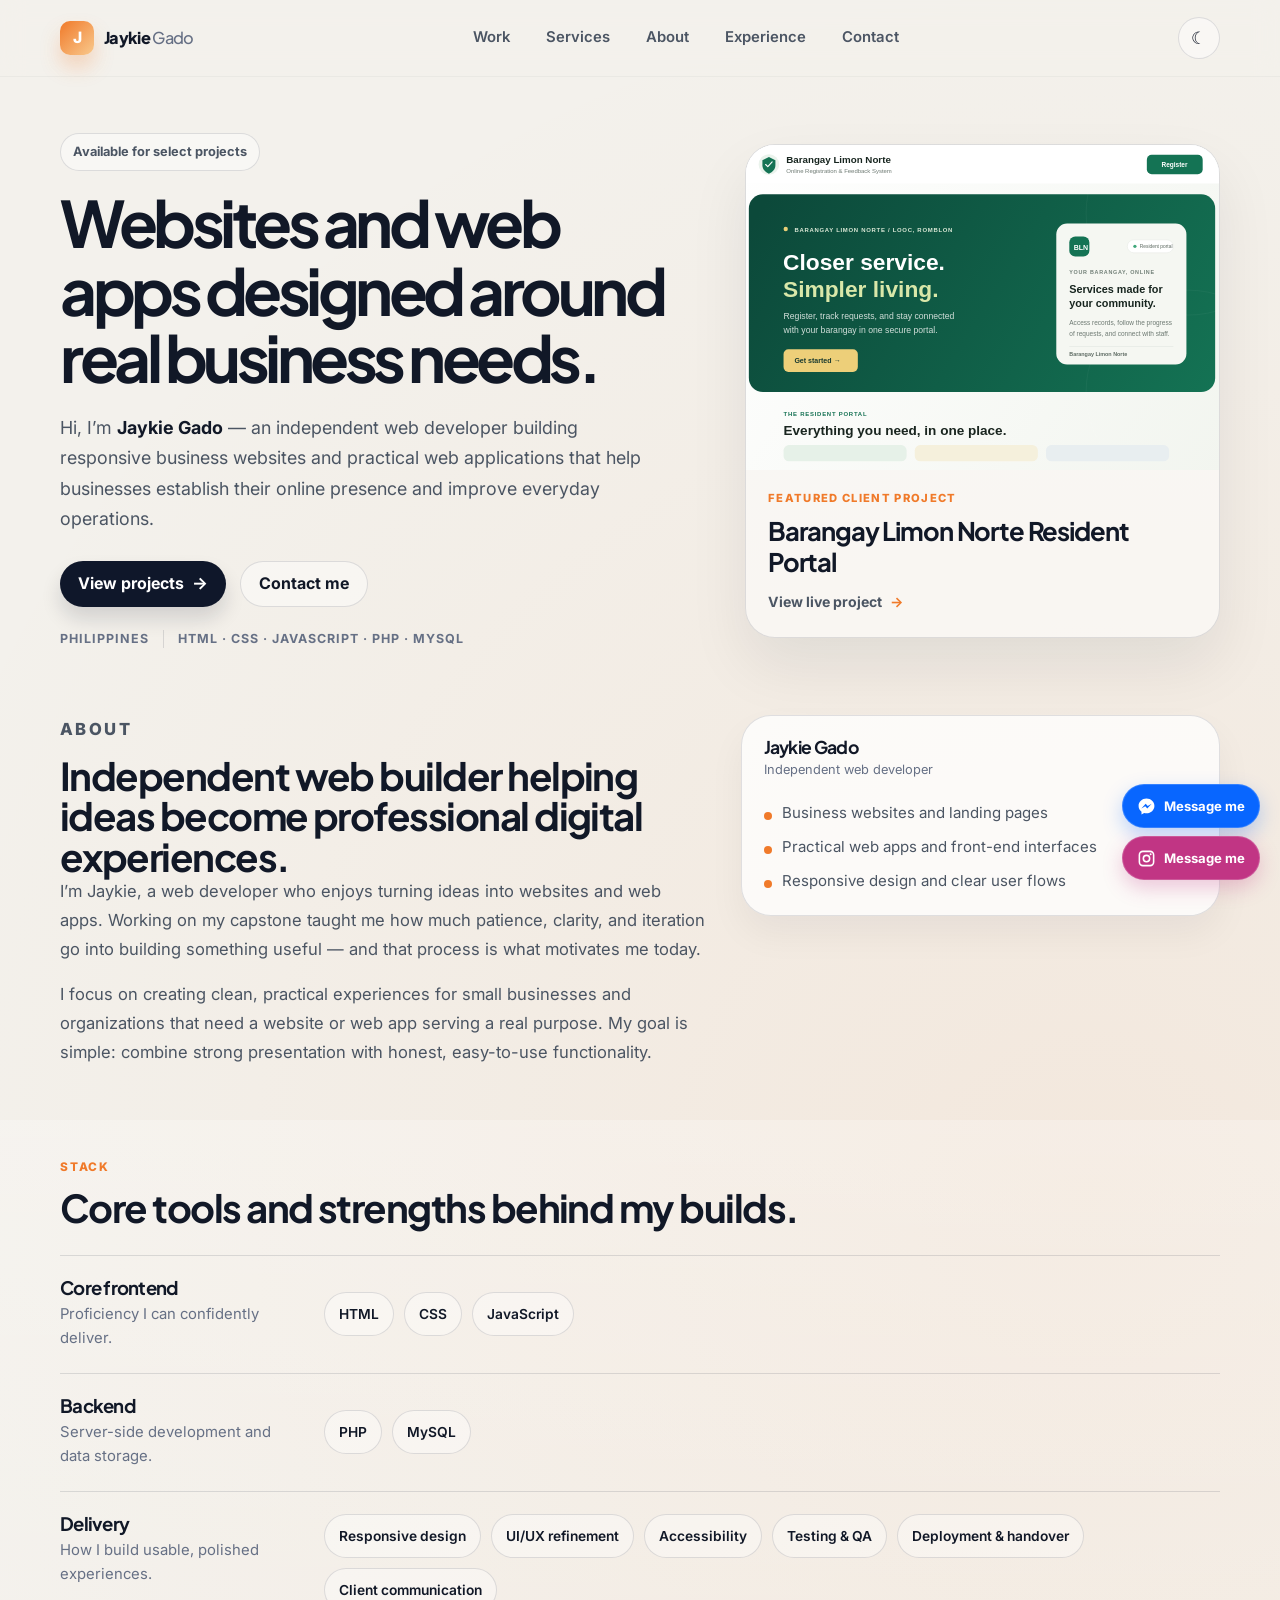
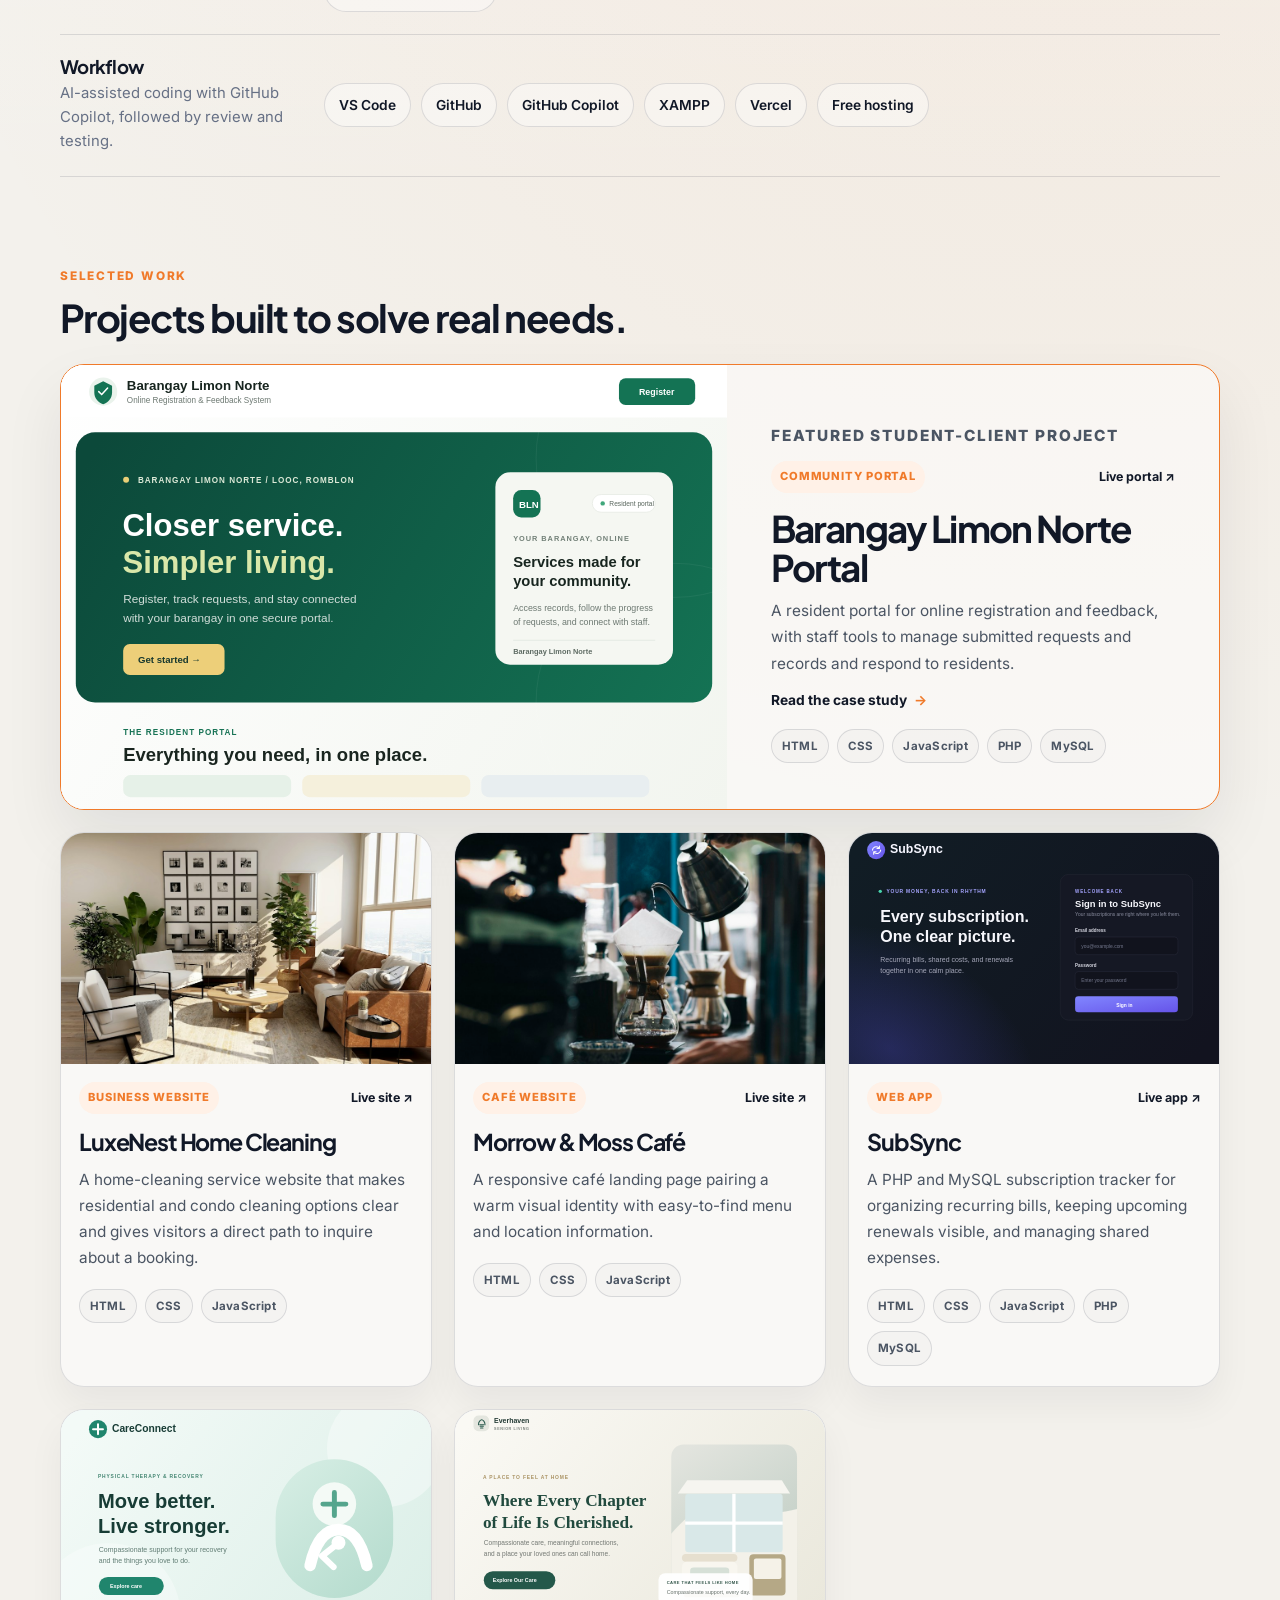
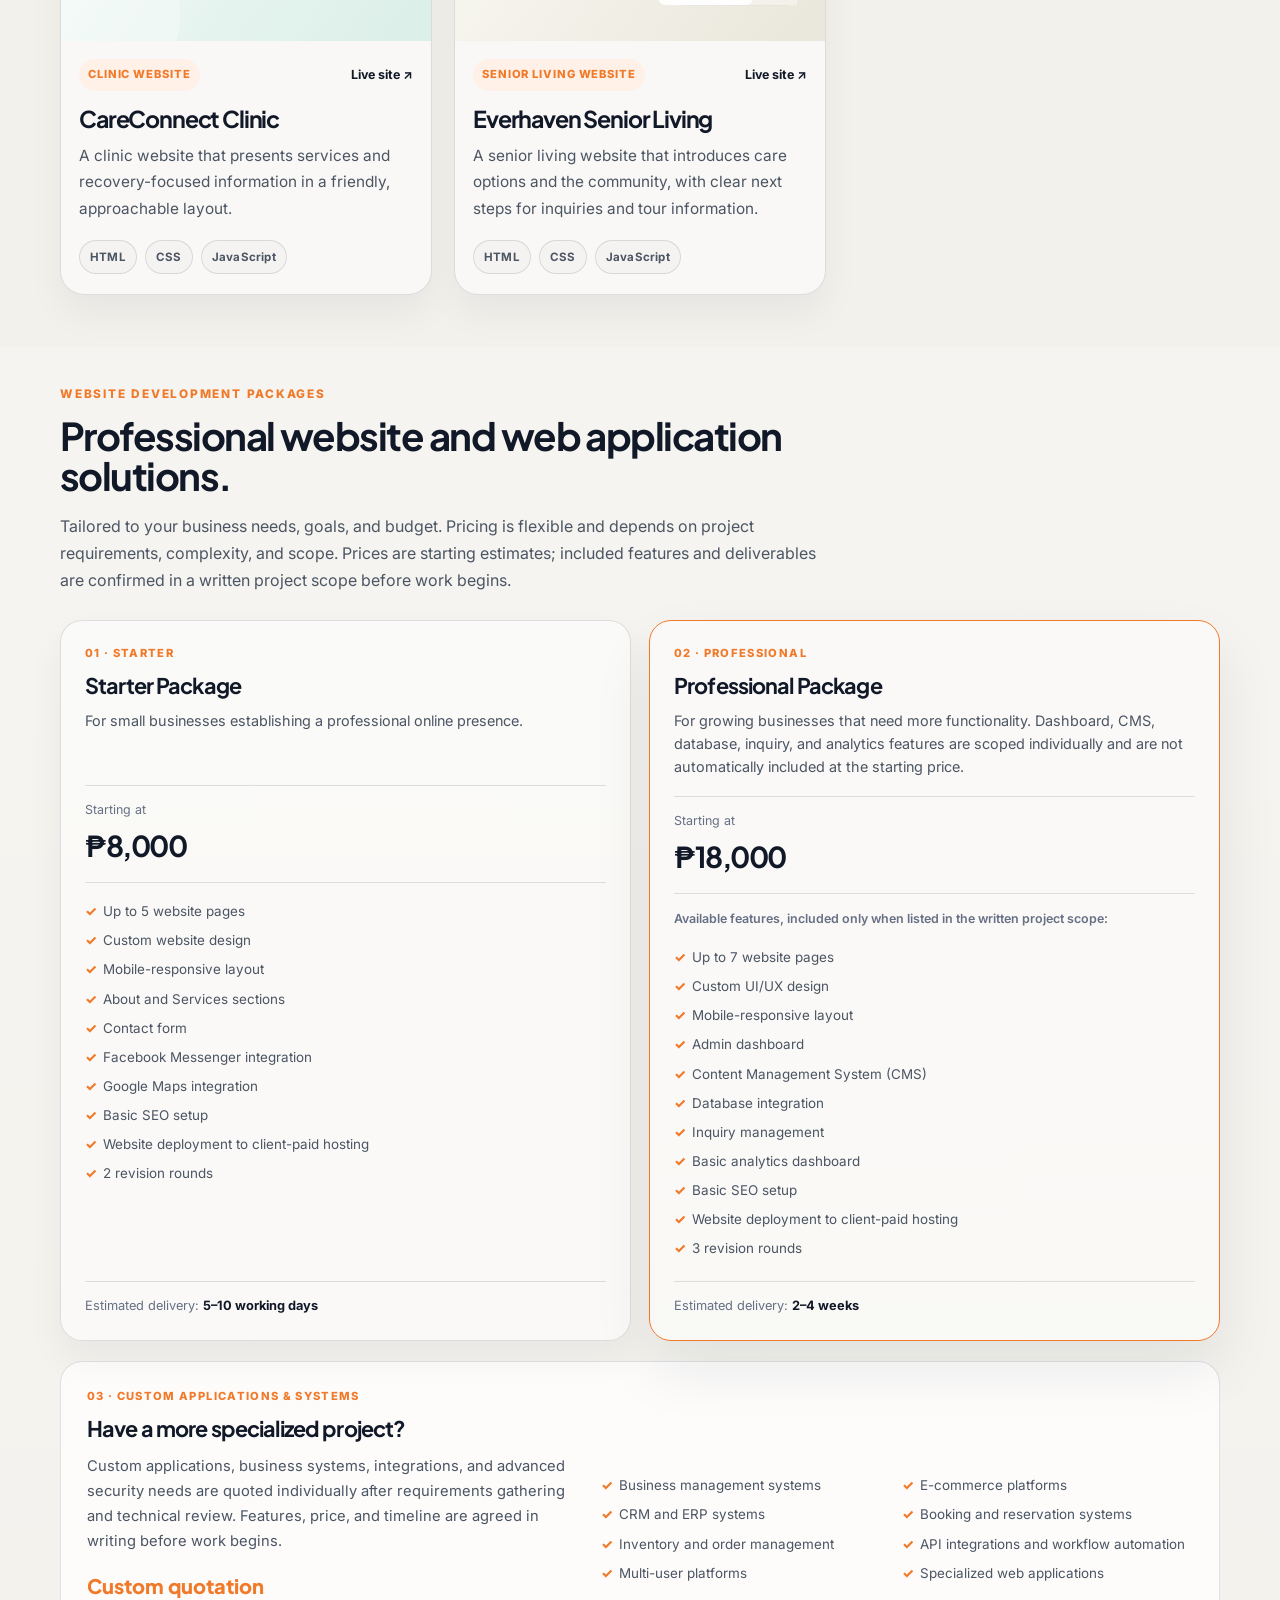
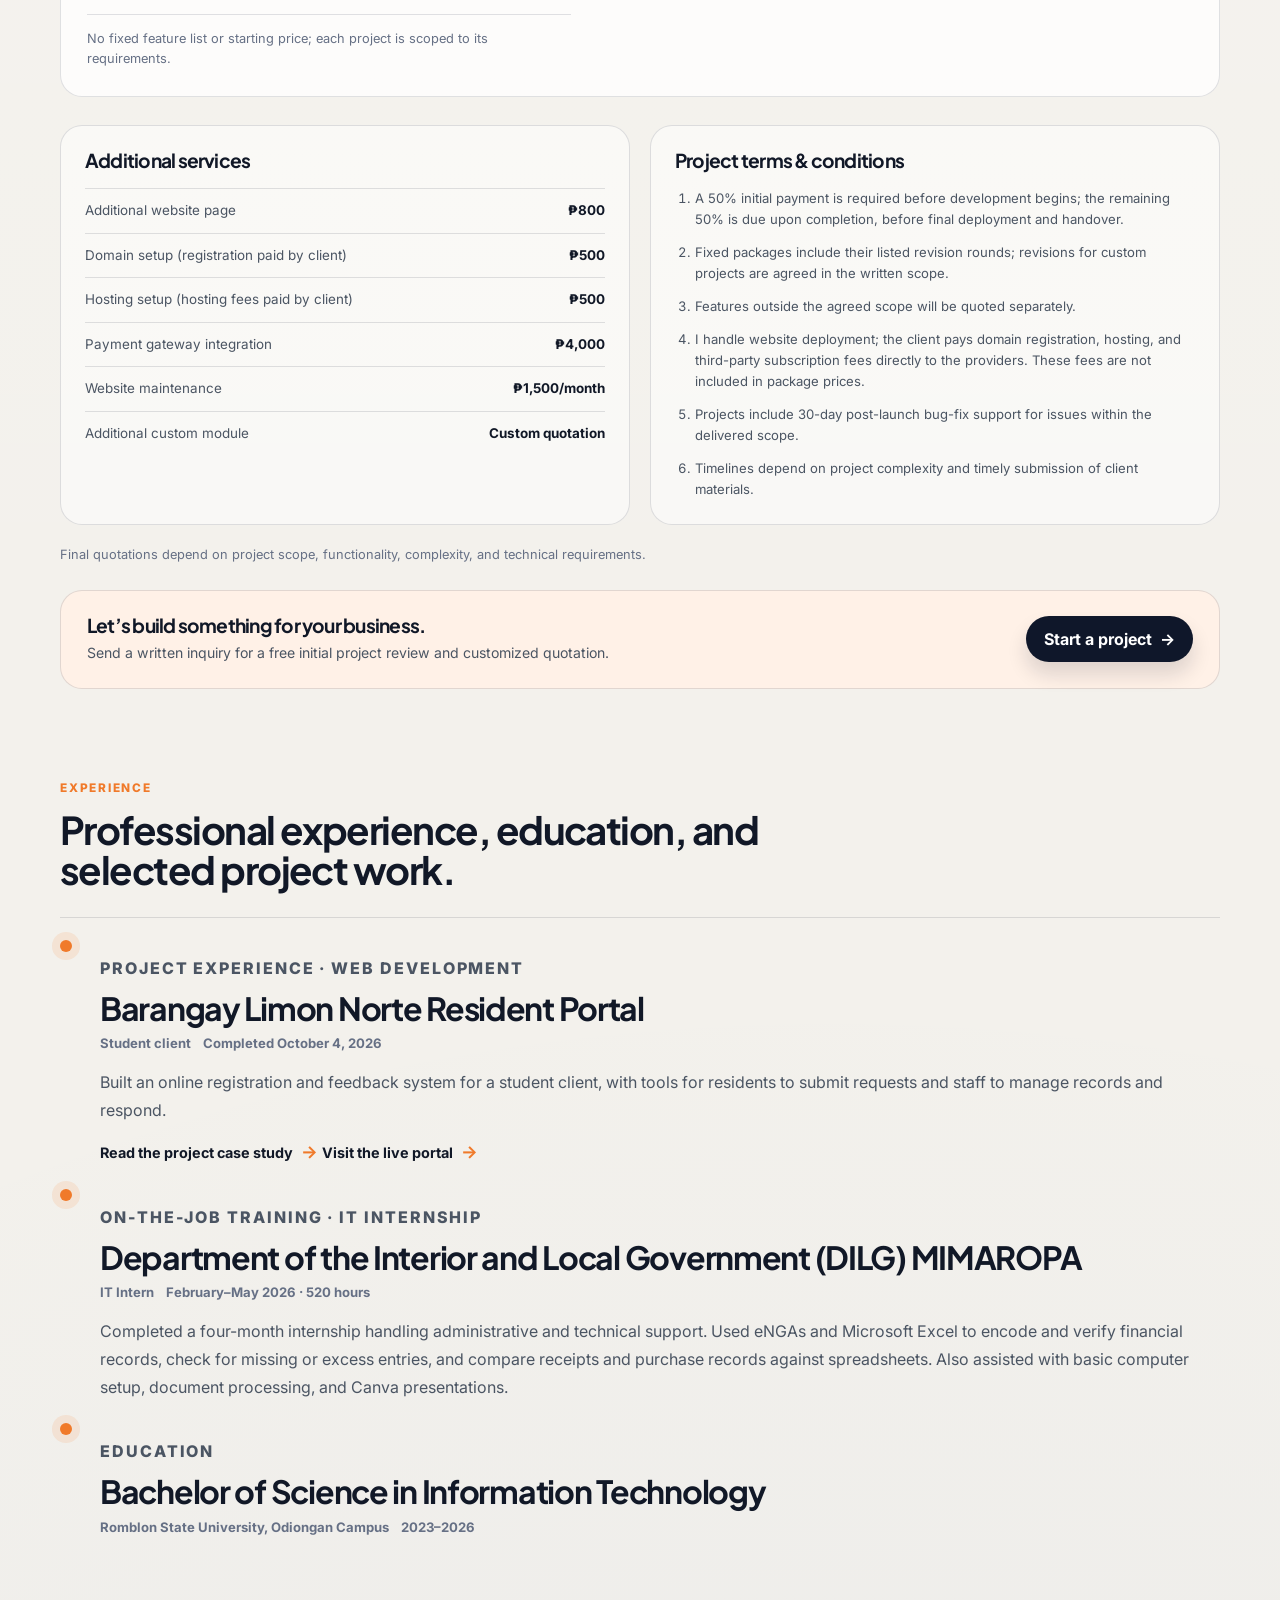
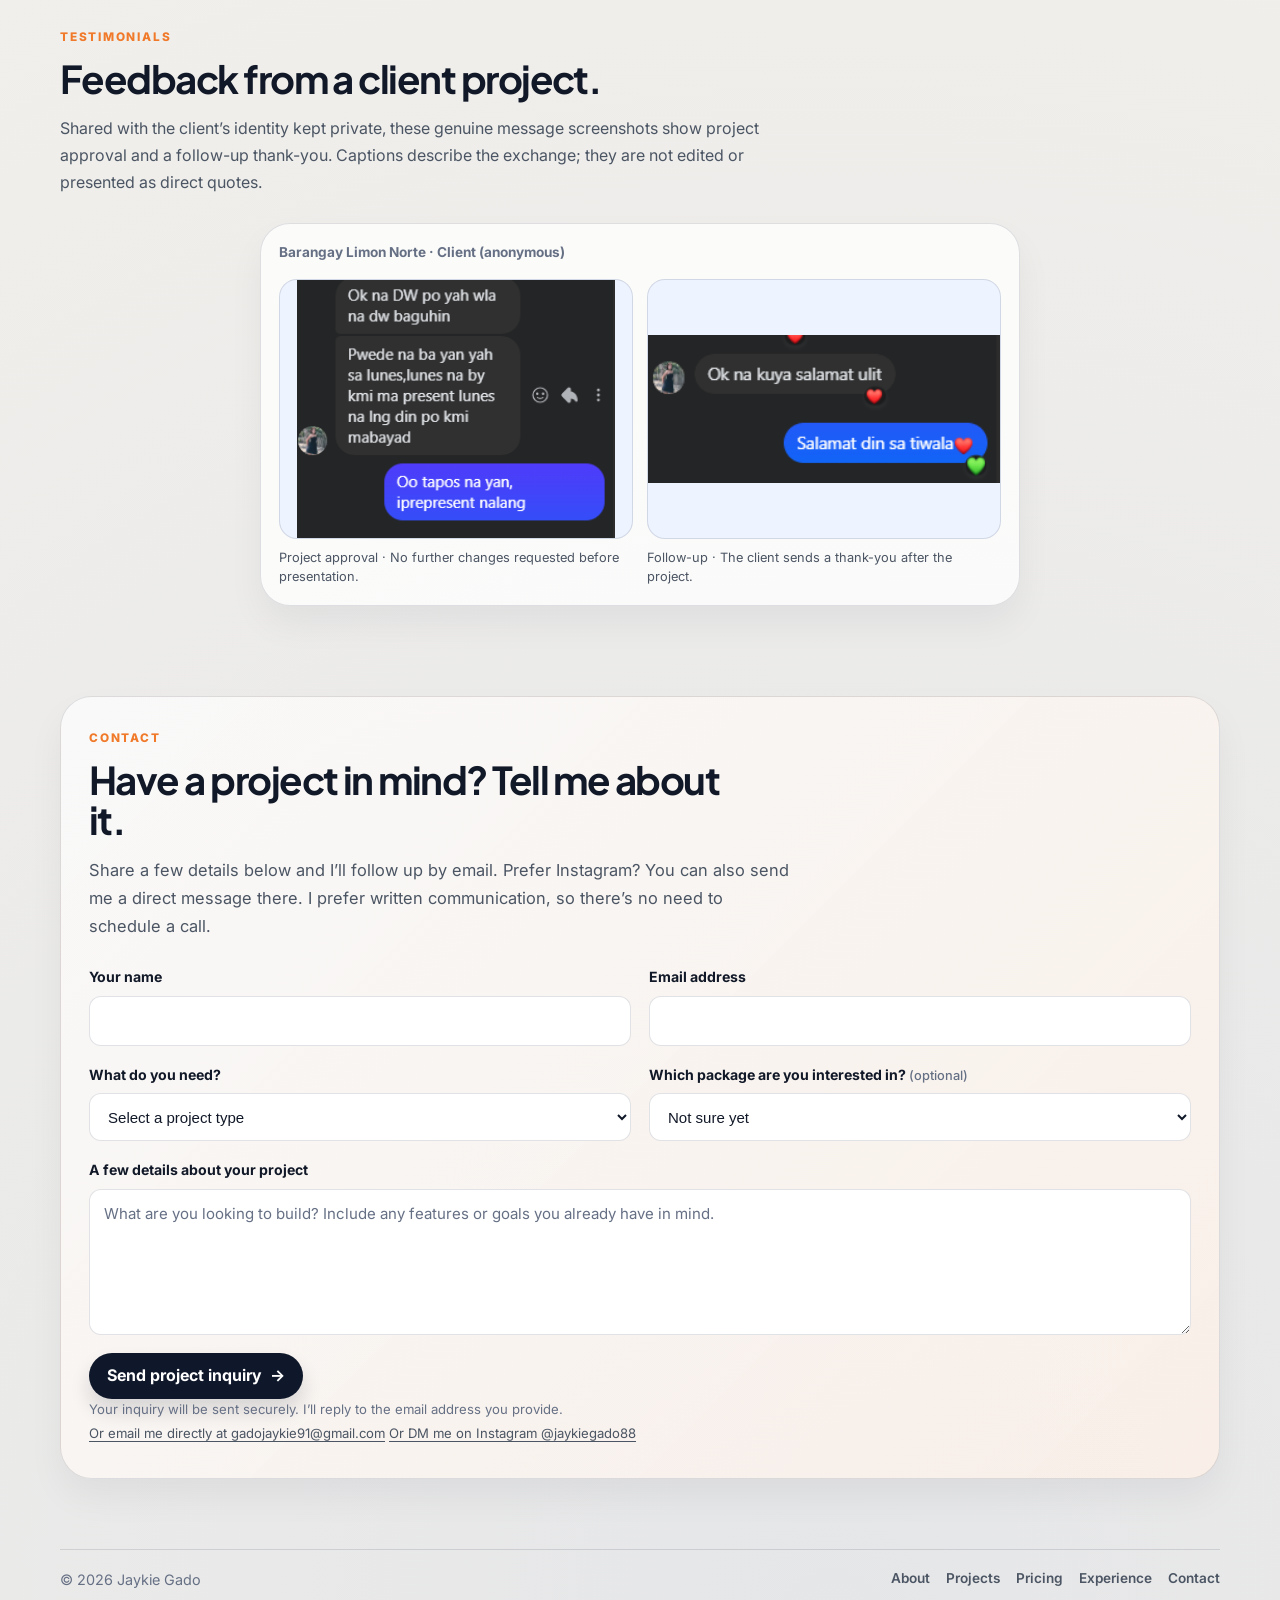
==== commit 36847b31: "Keep client feedback images in one card Co-authored-by: Copilot <223556219+Copilot@users.noreply.git" ====
--- a/index.html
+++ b/index.html
@@ -475,30 +475,32 @@
             <h2>Feedback from a client project.</h2>
             <p class="pricing-intro">Shared with the client’s identity kept private, these genuine message screenshots show project approval and a follow-up thank-you. Captions describe the exchange; they are not edited or presented as direct quotes.</p>
           </div>
-          <article class="testimonial-card">
-            <p class="testimonial-label">Barangay Limon Norte · Client (anonymous)</p>
-            <div class="testimonial-slider" data-testimonial-slider>
-              <div class="testimonial-images">
-                <figure class="testimonial-slide">
-                  <img src="student-client-approval.png" alt="Chat screenshot in which the client says no more changes are needed and mentions presenting the project" loading="lazy">
-                  <figcaption>Project approval · No further changes requested before presentation.</figcaption>
-                </figure>
-                <figure class="testimonial-slide">
-                  <img src="student-client-thanks.png" alt="Chat screenshot showing the client thanking the developer after the project" loading="lazy">
-                  <figcaption>Follow-up · The client sends a thank-you after the project.</figcaption>
-                </figure>
-              </div>
-              <div class="testimonial-controls">
-                <button class="testimonial-arrow" type="button" data-testimonial-prev aria-label="Show previous feedback image">
-                  <svg viewBox="0 0 24 24" aria-hidden="true"><path d="m15 18-6-6 6-6" /></svg>
-                </button>
-                <span class="testimonial-position" aria-live="polite" aria-atomic="true">1 / 2</span>
-                <button class="testimonial-arrow" type="button" data-testimonial-next aria-label="Show next feedback image">
-                  <svg viewBox="0 0 24 24" aria-hidden="true"><path d="m9 18 6-6-6-6" /></svg>
-                </button>
-              </div>
-            </div>
-          </article>
+          <div class="testimonial-slider" data-testimonial-slider>
+            <div class="testimonial-track">
+              <article class="testimonial-card testimonial-slide">
+                <p class="testimonial-label">Barangay Limon Norte · Client (anonymous)</p>
+                <div class="testimonial-evidence">
+                  <figure>
+                    <img src="student-client-approval.png" alt="Chat screenshot in which the client says no more changes are needed and mentions presenting the project" loading="lazy">
+                    <figcaption>Project approval · No further changes requested before presentation.</figcaption>
+                  </figure>
+                  <figure>
+                    <img src="student-client-thanks.png" alt="Chat screenshot showing the client thanking the developer after the project" loading="lazy">
+                    <figcaption>Follow-up · The client sends a thank-you after the project.</figcaption>
+                  </figure>
+                </div>
+              </article>
+            </div>
+            <div class="testimonial-controls">
+              <button class="testimonial-arrow" type="button" data-testimonial-prev aria-label="Show previous feedback card">
+                <svg viewBox="0 0 24 24" aria-hidden="true"><path d="m15 18-6-6 6-6" /></svg>
+              </button>
+              <span class="testimonial-position" aria-live="polite" aria-atomic="true">1 / 1</span>
+              <button class="testimonial-arrow" type="button" data-testimonial-next aria-label="Show next feedback card">
+                <svg viewBox="0 0 24 24" aria-hidden="true"><path d="m9 18 6-6-6-6" /></svg>
+              </button>
+            </div>
+          </div>
         </div>
       </section>
 
--- a/styles.css
+++ b/styles.css
@@ -1219,6 +1219,21 @@
   box-shadow: var(--shadow-soft);
 }
 
+.testimonial-track {
+  display: grid;
+  grid-template-columns: minmax(0, 1fr);
+}
+
+.testimonial-slide {
+  min-width: 0;
+}
+
+.testimonial-evidence {
+  display: grid;
+  grid-template-columns: repeat(2, minmax(0, 1fr));
+  gap: 14px;
+}
+
 .testimonial-label {
   margin-bottom: 16px;
   color: var(--muted);
@@ -1226,18 +1241,12 @@
   font-weight: 700;
 }
 
-.testimonial-images {
-  display: grid;
-  grid-template-columns: repeat(2, minmax(0, 1fr));
-  gap: 14px;
-}
-
-.testimonial-images figure {
+.testimonial-slide figure {
   min-width: 0;
   margin: 0;
 }
 
-.testimonial-images img {
+.testimonial-slide img {
   width: 100%;
   height: clamp(160px, 24vw, 260px);
   object-fit: contain;
@@ -1246,12 +1255,20 @@
   background: var(--media-bg);
 }
 
-.testimonial-slider.is-ready .testimonial-images {
-  display: block;
-}
-
-.testimonial-slider.is-ready .testimonial-slide:not(.is-active) {
-  display: none;
+.testimonial-slider.is-ready {
+  max-width: 760px;
+  margin-inline: auto;
+}
+
+.testimonial-slider.is-ready .testimonial-track {
+  display: flex;
+  gap: 0;
+  overflow: hidden;
+  transition: transform 320ms ease;
+}
+
+.testimonial-slider.is-ready .testimonial-slide {
+  flex: 0 0 100%;
 }
 
 .testimonial-controls {
@@ -1307,11 +1324,23 @@
   text-align: center;
 }
 
-.testimonial-images figcaption {
+.testimonial-slide figcaption {
   margin-top: 9px;
   color: var(--ink-soft);
   font-size: 0.8rem;
   line-height: 1.5;
+}
+
+@media (max-width: 600px) {
+  .testimonial-evidence {
+    grid-template-columns: minmax(0, 1fr);
+  }
+}
+
+@media (prefers-reduced-motion: reduce) {
+  .testimonial-slider.is-ready .testimonial-track {
+    transition: none;
+  }
 }
 
 .contact {
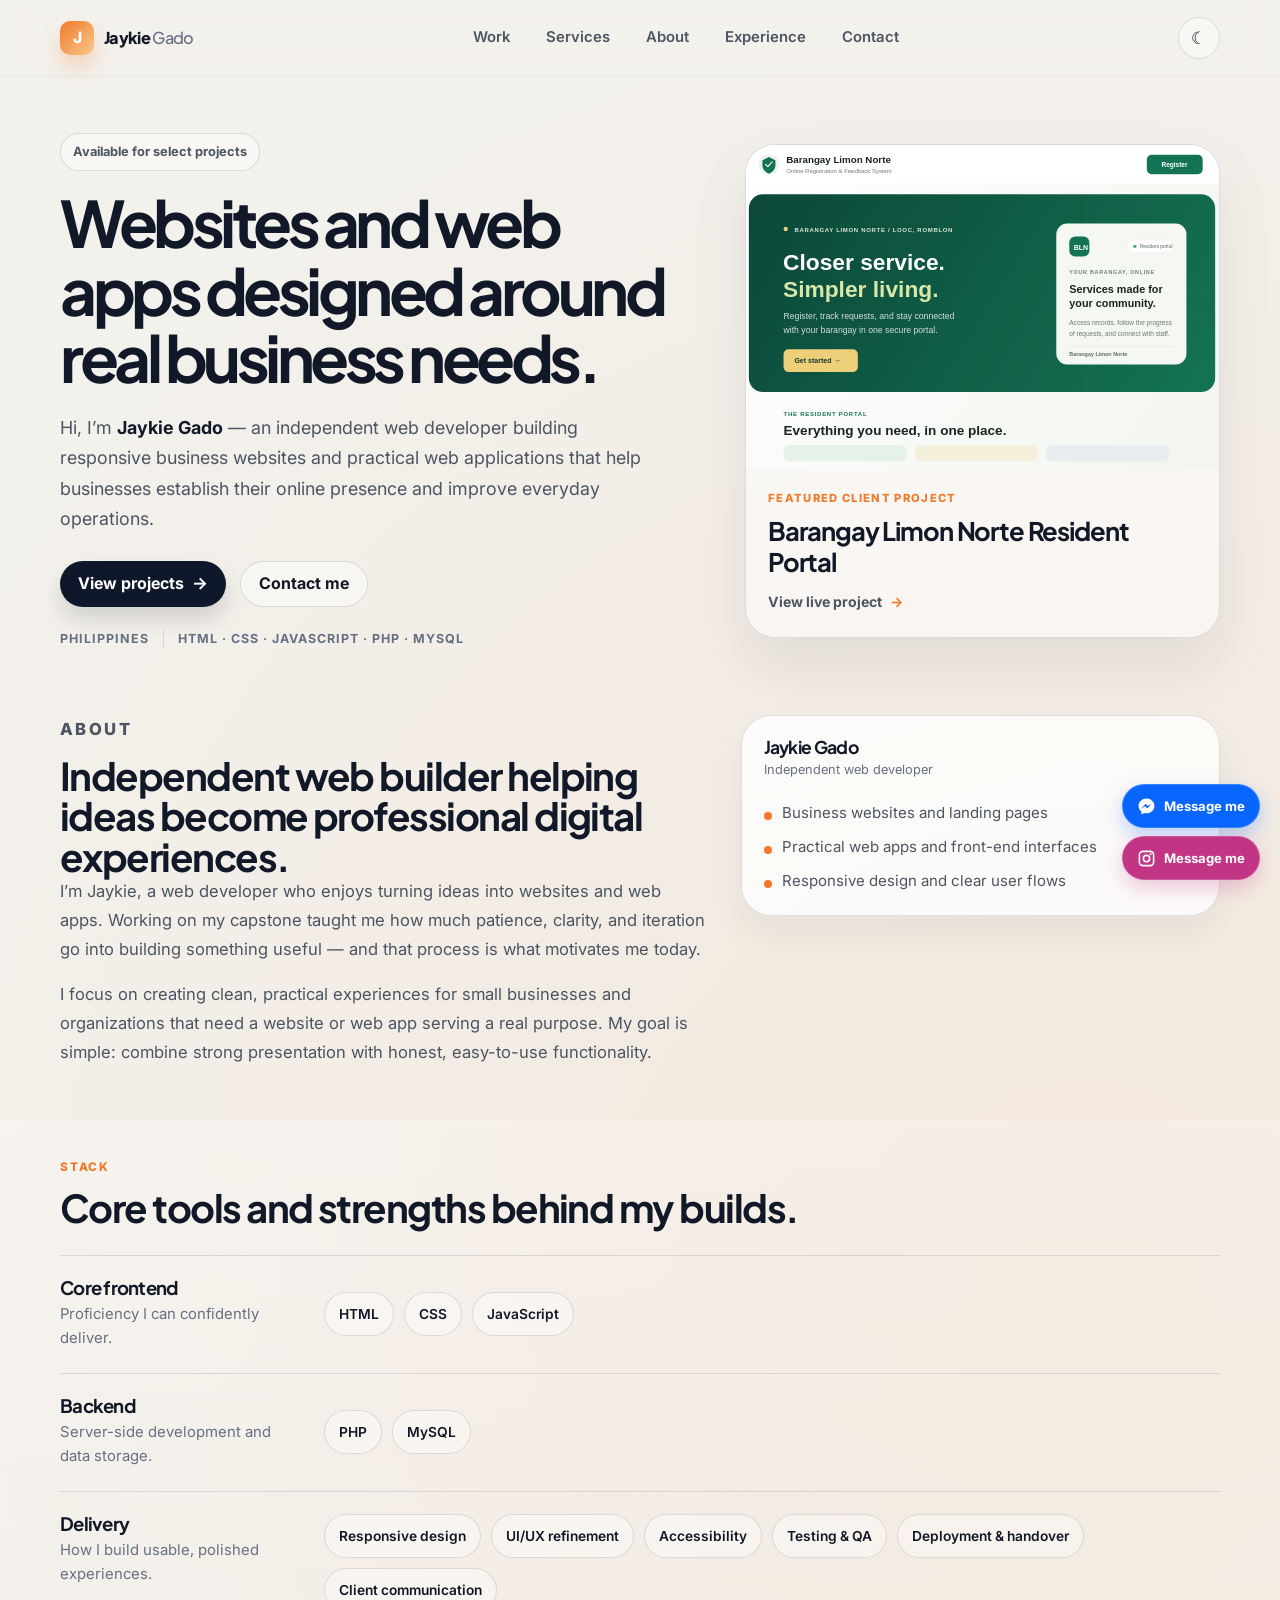
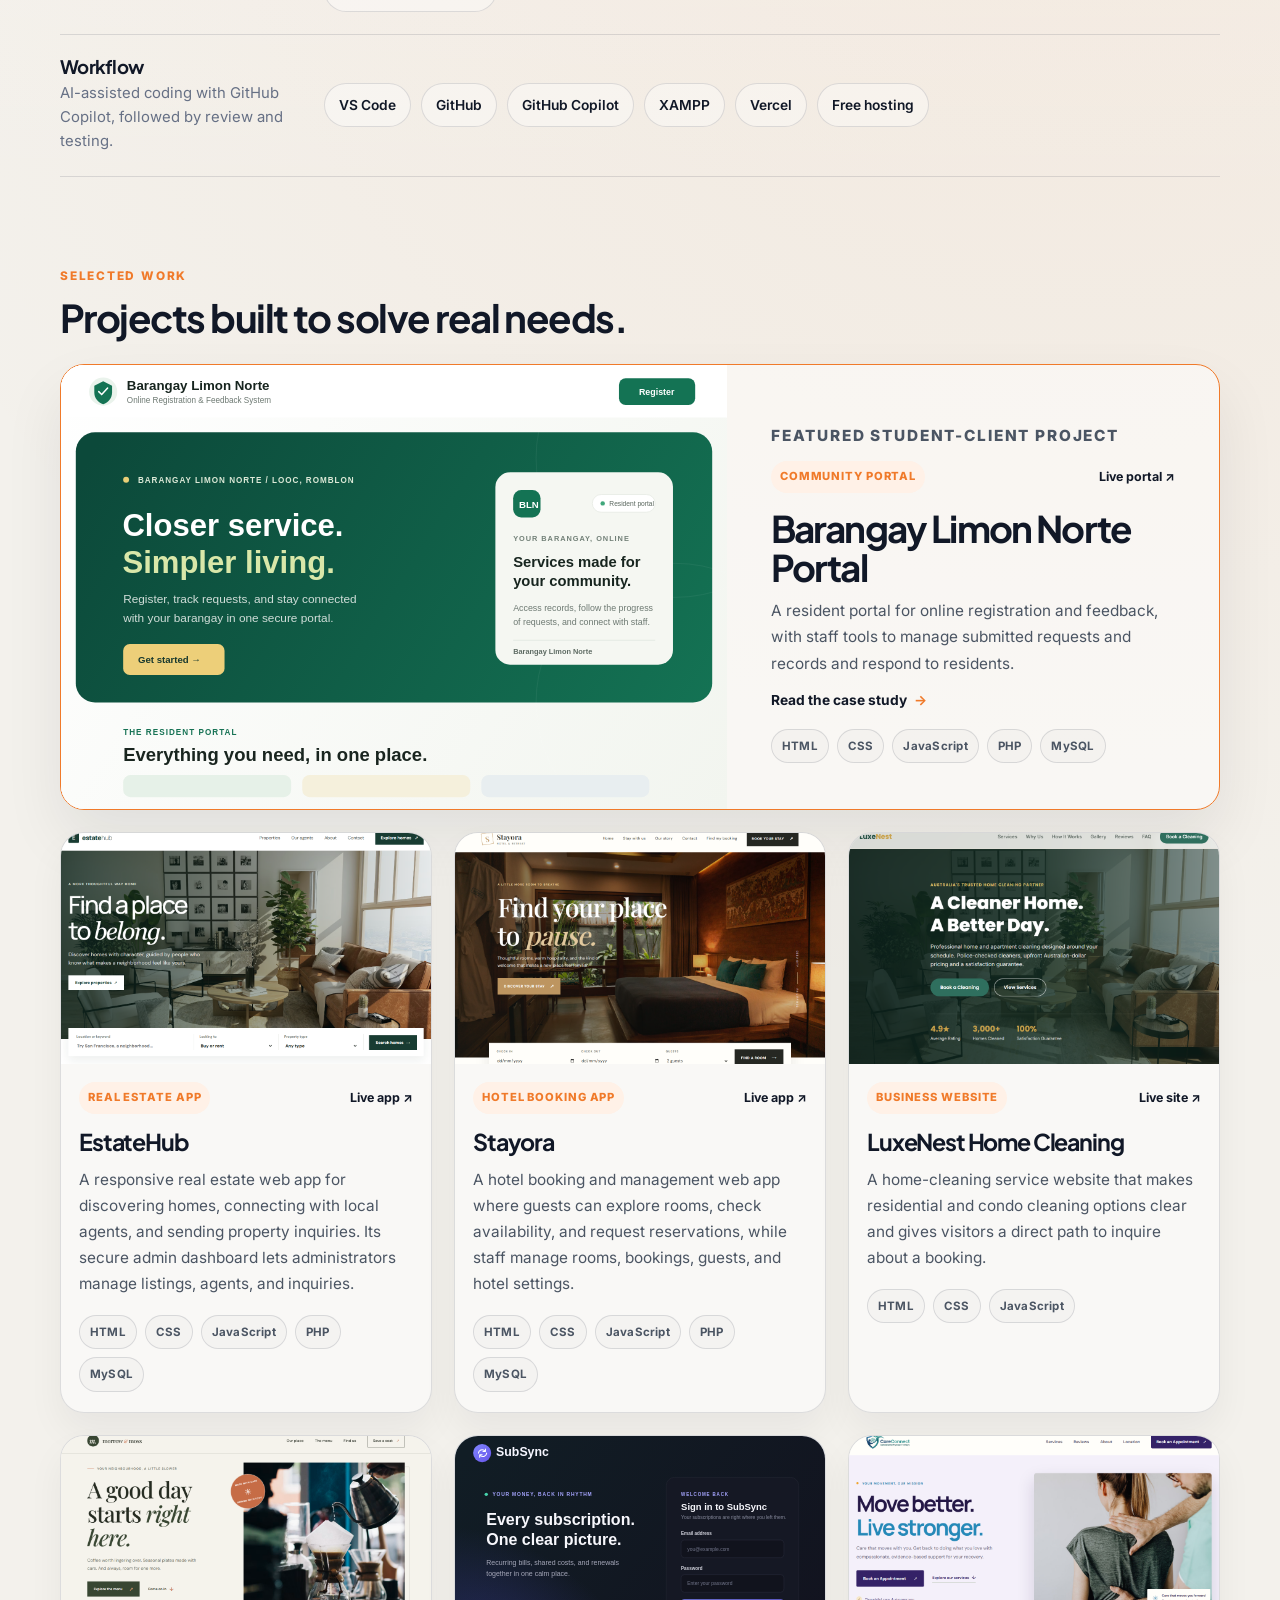
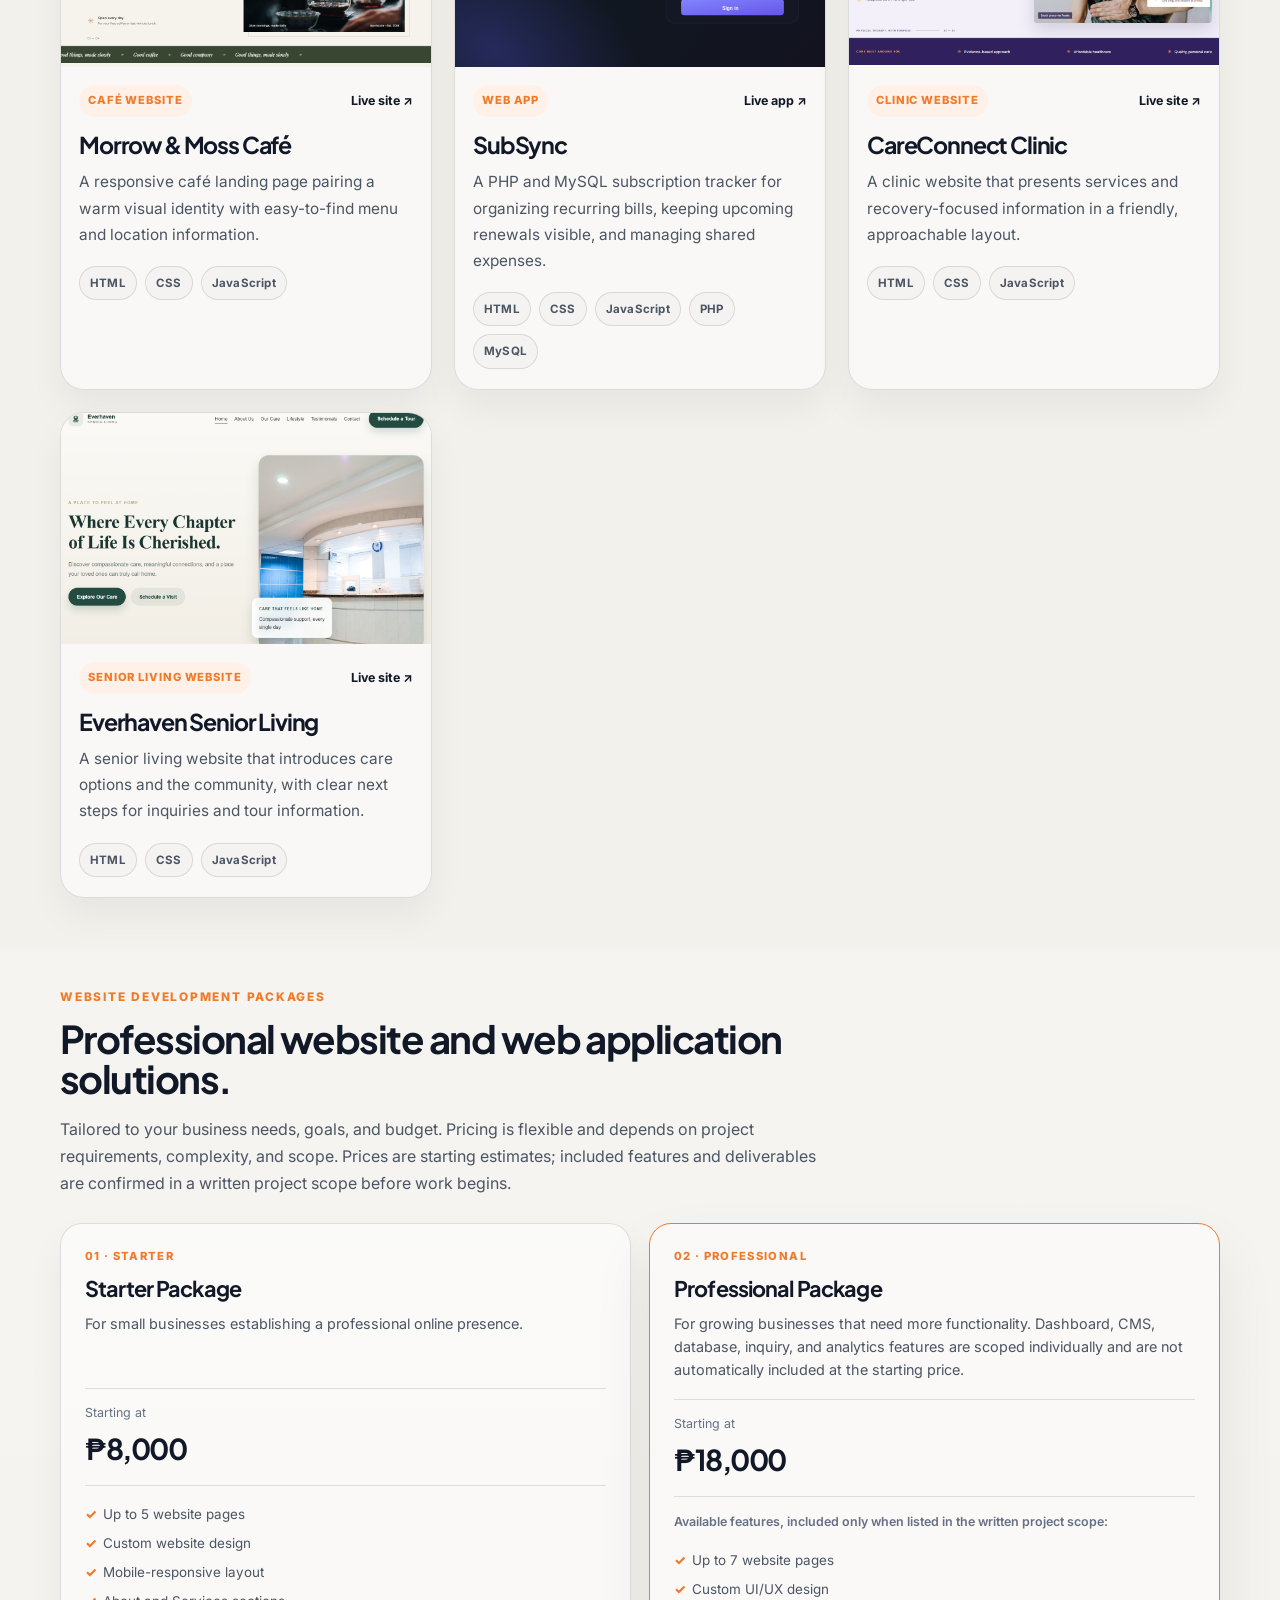
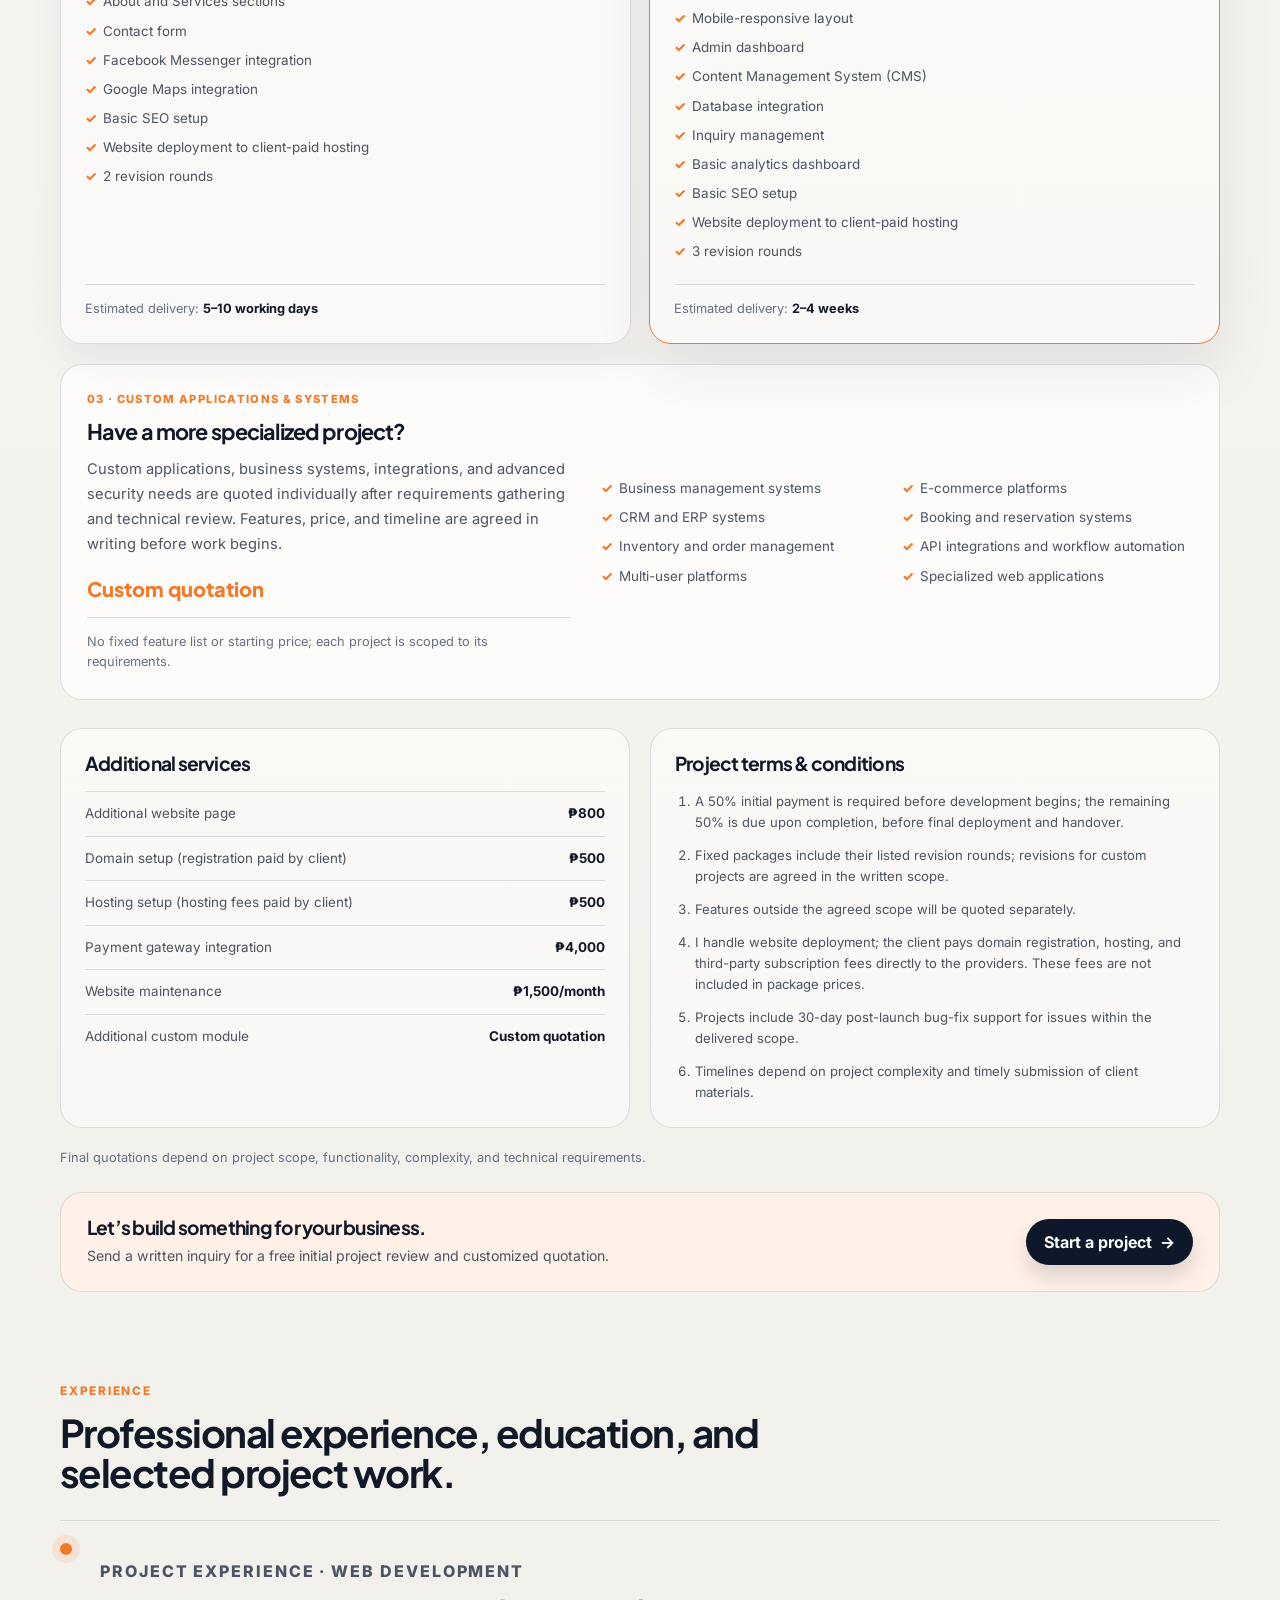
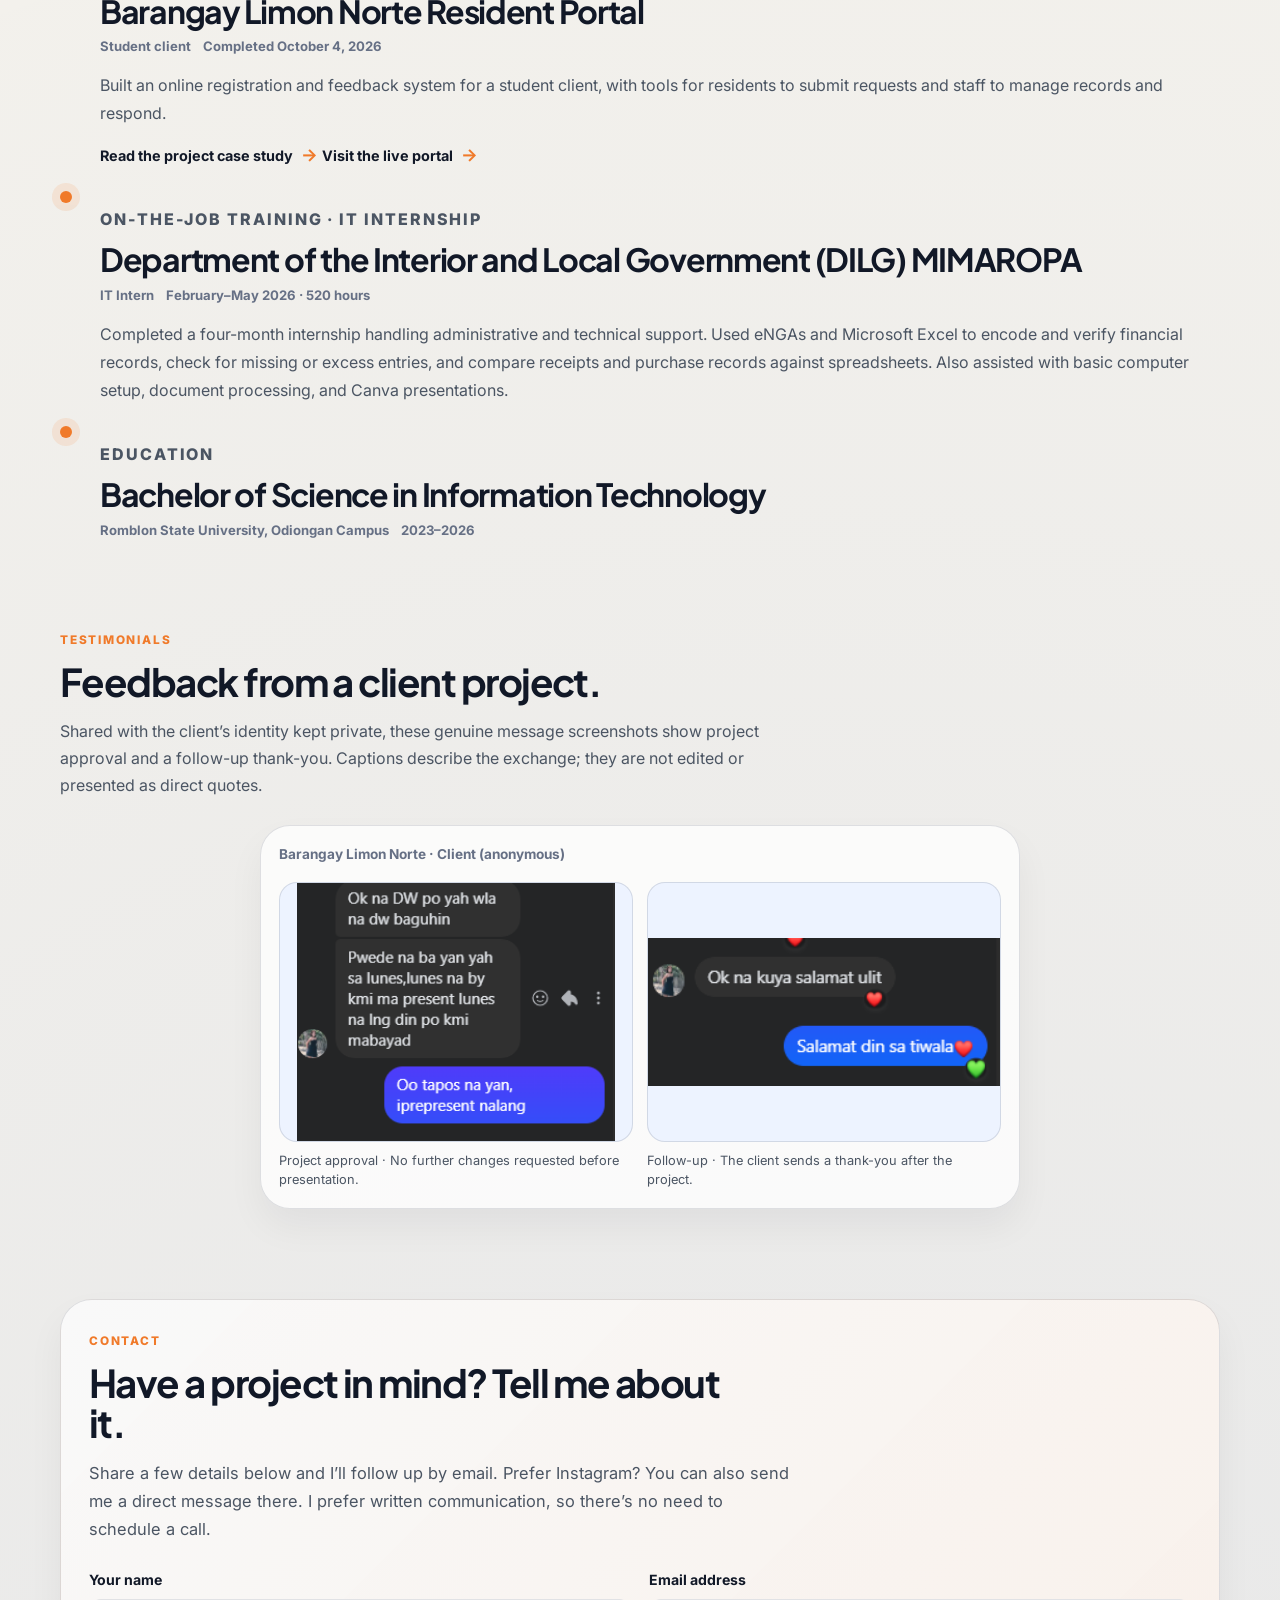
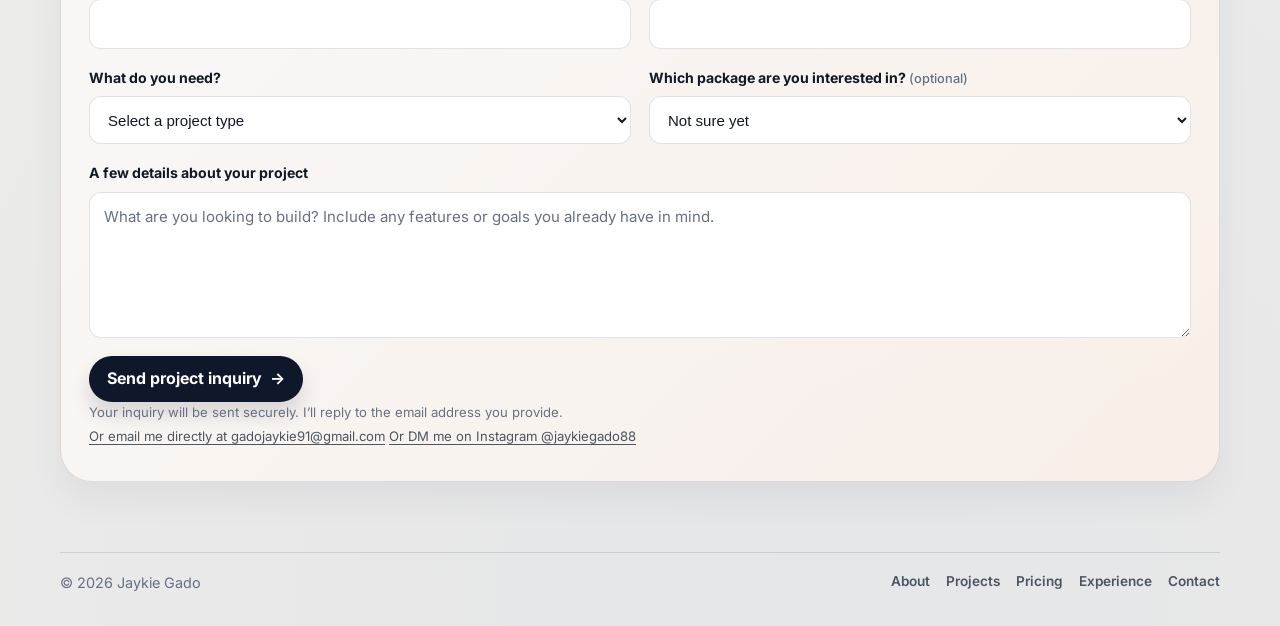
==== commit 89047c83: "Add social preview and project screenshots Co-authored-by: Copilot <223556219+Copilot@users.noreply." ====
--- a/index.html
+++ b/index.html
@@ -6,6 +6,19 @@
     <meta name="theme-color" content="#f3f1ec">
     <meta name="description" content="Jaykie Gado is an independent web developer building responsive business websites and practical web applications.">
     <title>Jaykie Gado | Independent Web Developer</title>
+    <link rel="canonical" href="https://jaykiegado.vercel.app/">
+    <meta property="og:type" content="website">
+    <meta property="og:url" content="https://jaykiegado.vercel.app/">
+    <meta property="og:title" content="Jaykie Gado | Independent Web Developer">
+    <meta property="og:description" content="Jaykie Gado is an independent web developer building responsive business websites and practical web applications.">
+    <meta property="og:image" content="https://jaykiegado.vercel.app/og-image.png">
+    <meta property="og:image:width" content="1200">
+    <meta property="og:image:height" content="630">
+    <meta property="og:image:alt" content="A developer working at a computer in a blue-lit workspace">
+    <meta name="twitter:card" content="summary_large_image">
+    <meta name="twitter:title" content="Jaykie Gado | Independent Web Developer">
+    <meta name="twitter:description" content="Jaykie Gado is an independent web developer building responsive business websites and practical web applications.">
+    <meta name="twitter:image" content="https://jaykiegado.vercel.app/og-image.png">
     <link rel="preconnect" href="https://fonts.googleapis.com">
     <link rel="preconnect" href="https://fonts.gstatic.com" crossorigin>
     <link href="https://fonts.googleapis.com/css2?family=Plus+Jakarta+Sans:wght@400;500;600;700;800&family=Inter:wght@400;500;600;700&display=swap" rel="stylesheet">
@@ -208,7 +221,49 @@
 
             <article class="project-card">
               <div class="project-media">
-                <img src="luxe-nest-thumbnail.jpg" alt="LuxeNest Home Cleaning landing page preview" loading="lazy">
+                <img src="estatehub-thumbnail.png" alt="Screenshot of EstateHub's homepage with a property search form" loading="lazy">
+              </div>
+              <div class="project-body">
+                <div class="project-topline">
+                  <span class="project-tag">Real estate app</span>
+                  <a href="https://estatehub.infinityfree.io/" target="_blank" rel="noopener noreferrer">Live app ↗</a>
+                </div>
+                <h3>EstateHub</h3>
+                <p>A responsive real estate web app for discovering homes, connecting with local agents, and sending property inquiries. Its secure admin dashboard lets administrators manage listings, agents, and inquiries.</p>
+                <ul class="project-tags">
+                  <li>HTML</li>
+                  <li>CSS</li>
+                  <li>JavaScript</li>
+                  <li>PHP</li>
+                  <li>MySQL</li>
+                </ul>
+              </div>
+            </article>
+
+            <article class="project-card">
+              <div class="project-media">
+                <img src="stayora-thumbnail.png" alt="Screenshot of Stayora's hotel homepage with a room booking form" loading="lazy">
+              </div>
+              <div class="project-body">
+                <div class="project-topline">
+                  <span class="project-tag">Hotel booking app</span>
+                  <a href="https://stayora.infinityfree.io/" target="_blank" rel="noopener noreferrer">Live app ↗</a>
+                </div>
+                <h3>Stayora</h3>
+                <p>A hotel booking and management web app where guests can explore rooms, check availability, and request reservations, while staff manage rooms, bookings, guests, and hotel settings.</p>
+                <ul class="project-tags">
+                  <li>HTML</li>
+                  <li>CSS</li>
+                  <li>JavaScript</li>
+                  <li>PHP</li>
+                  <li>MySQL</li>
+                </ul>
+              </div>
+            </article>
+
+            <article class="project-card">
+              <div class="project-media">
+                <img src="luxe-nest-thumbnail.png" alt="Screenshot of the LuxeNest Home Cleaning homepage" loading="lazy">
               </div>
               <div class="project-body">
                 <div class="project-topline">
@@ -227,7 +282,7 @@
 
             <article class="project-card">
               <div class="project-media">
-                <img src="morrow-moss-thumbnail.jpg" alt="Morrow & Moss café website preview" loading="lazy">
+                <img src="morrow-moss-thumbnail.png" alt="Screenshot of the Morrow & Moss Café homepage" loading="lazy">
               </div>
               <div class="project-body">
                 <div class="project-topline">
@@ -267,7 +322,7 @@
 
             <article class="project-card">
               <div class="project-media">
-                <img src="careconnect-thumbnail.svg" alt="CareConnect Clinic website preview" loading="lazy">
+                <img src="careconnect-thumbnail.png" alt="Screenshot of CareConnect Clinic's homepage with a physical therapy booking link" loading="lazy">
               </div>
               <div class="project-body">
                 <div class="project-topline">
@@ -286,7 +341,7 @@
 
             <article class="project-card">
               <div class="project-media">
-                <img src="everhaven-thumbnail.svg" alt="Everhaven Senior Living website preview" loading="lazy">
+                <img src="everhaven-thumbnail.png" alt="Screenshot of Everhaven Senior Living's homepage with a tour scheduling link" loading="lazy">
               </div>
               <div class="project-body">
                 <div class="project-topline">
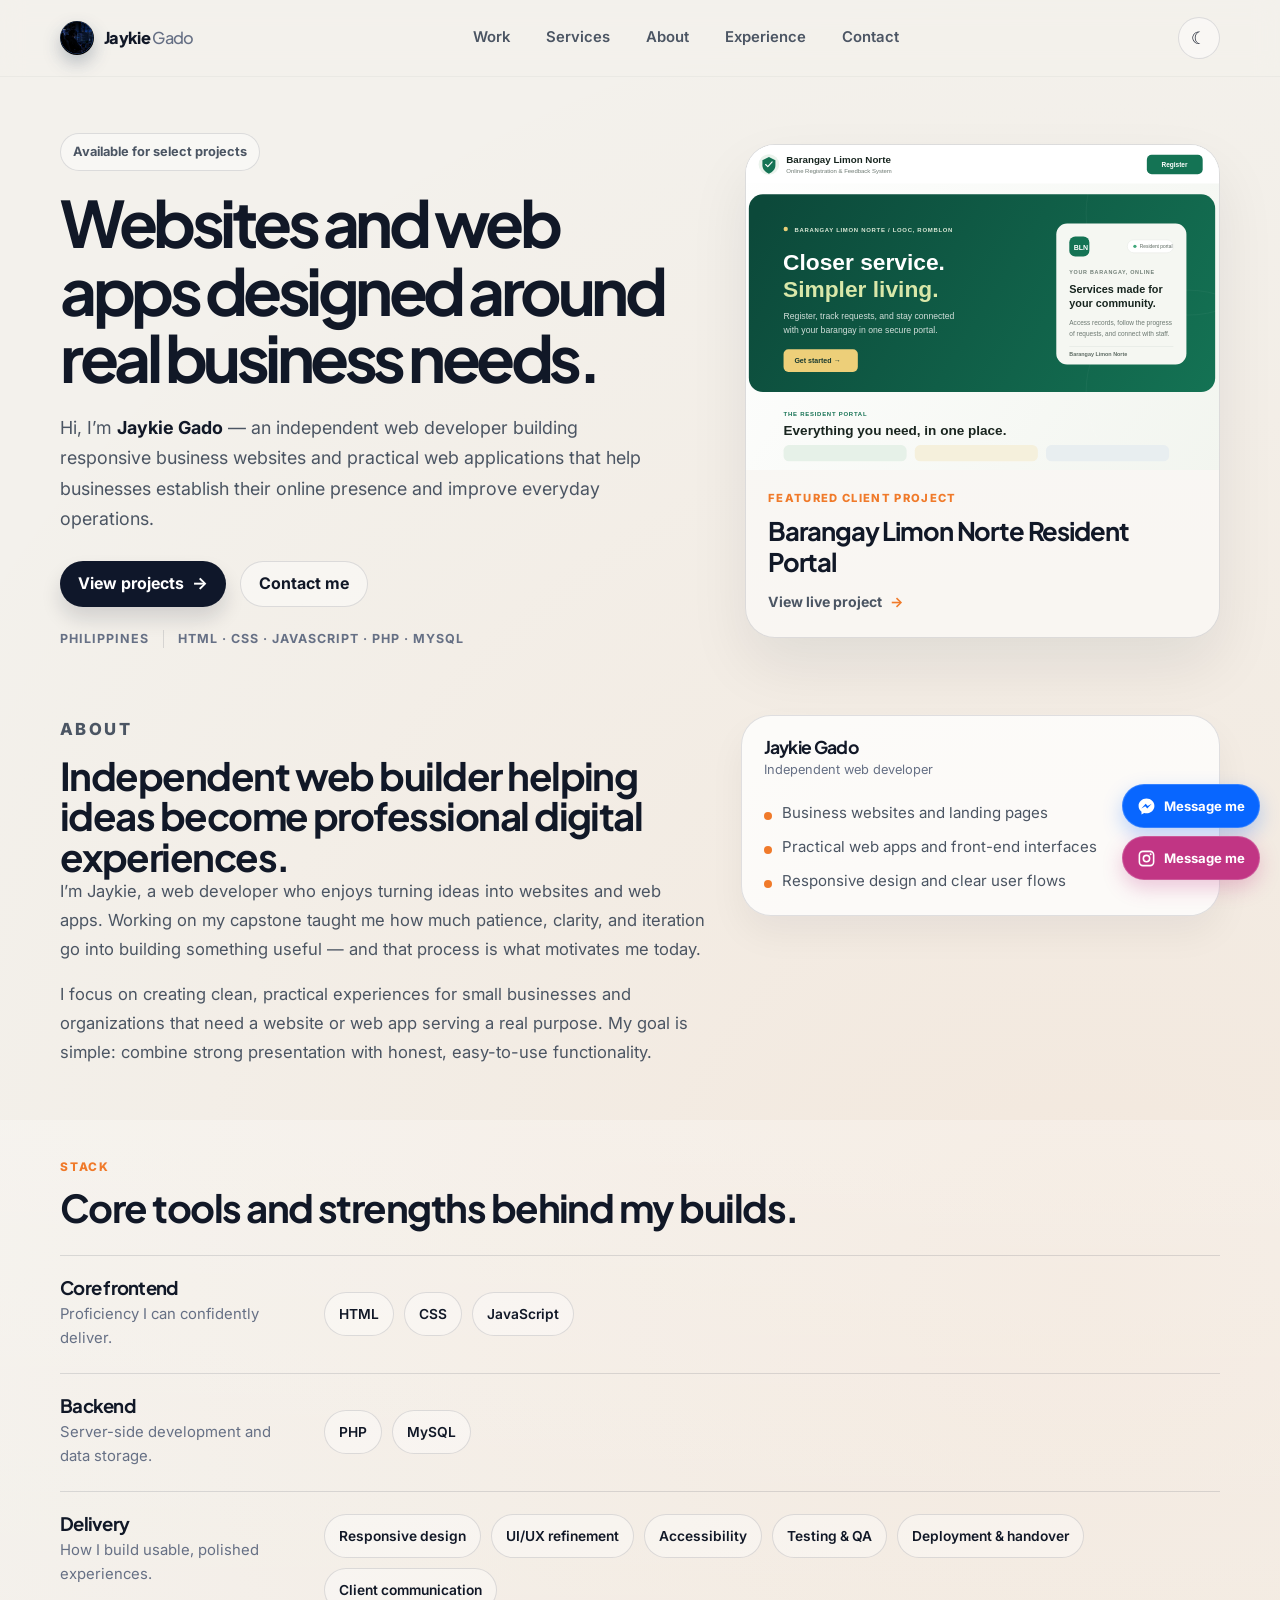
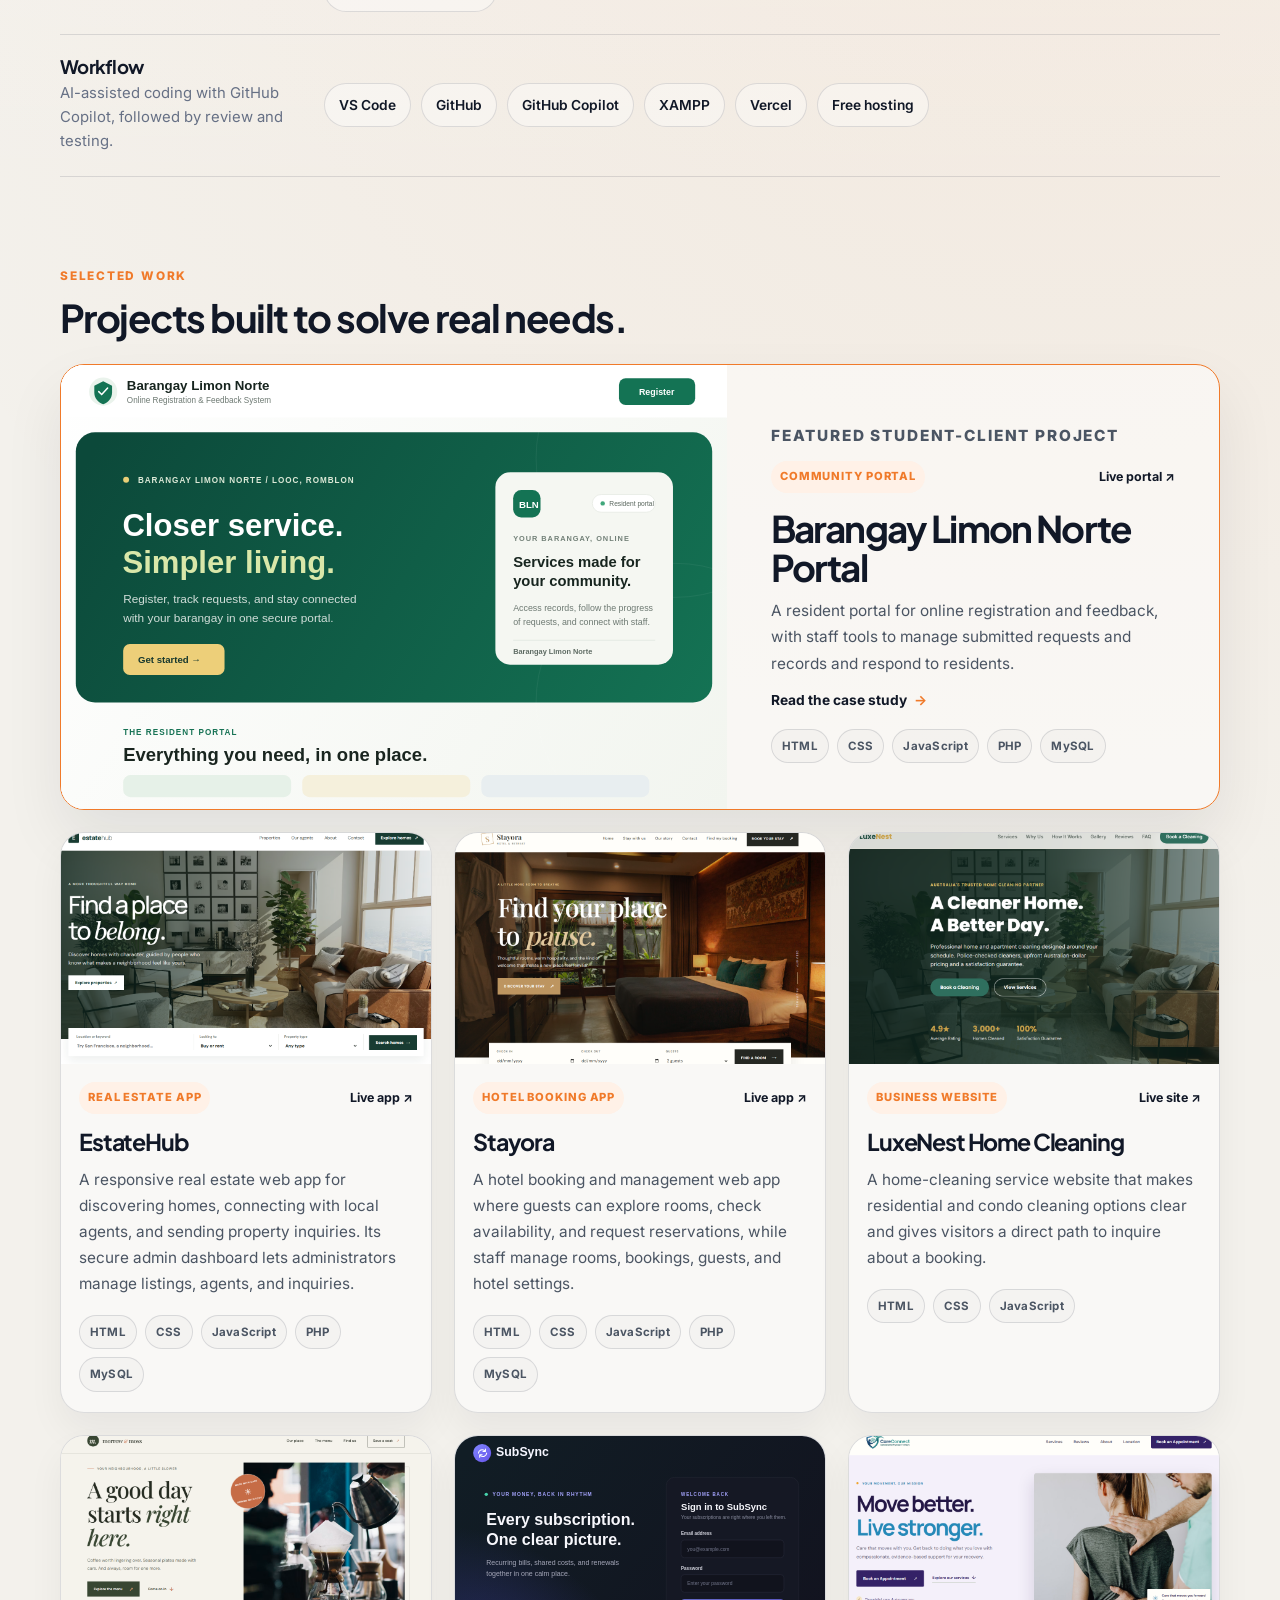
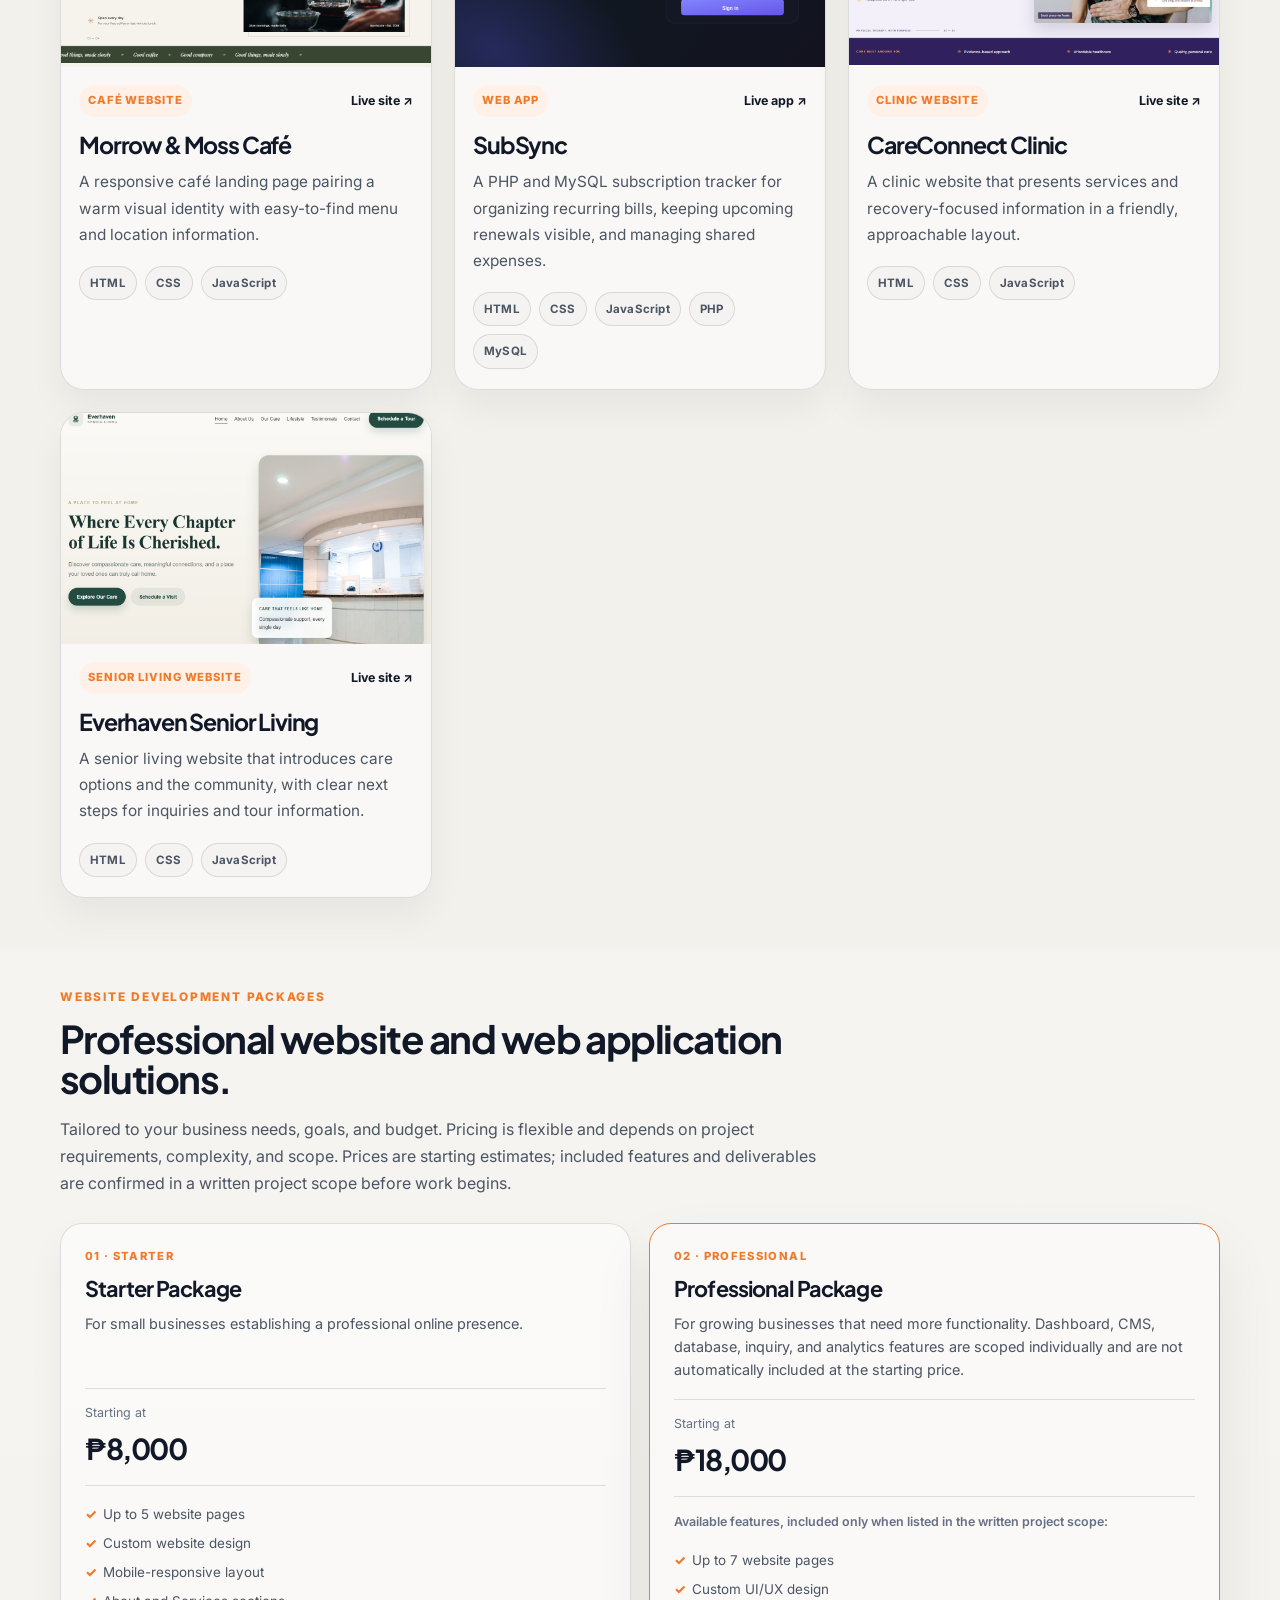
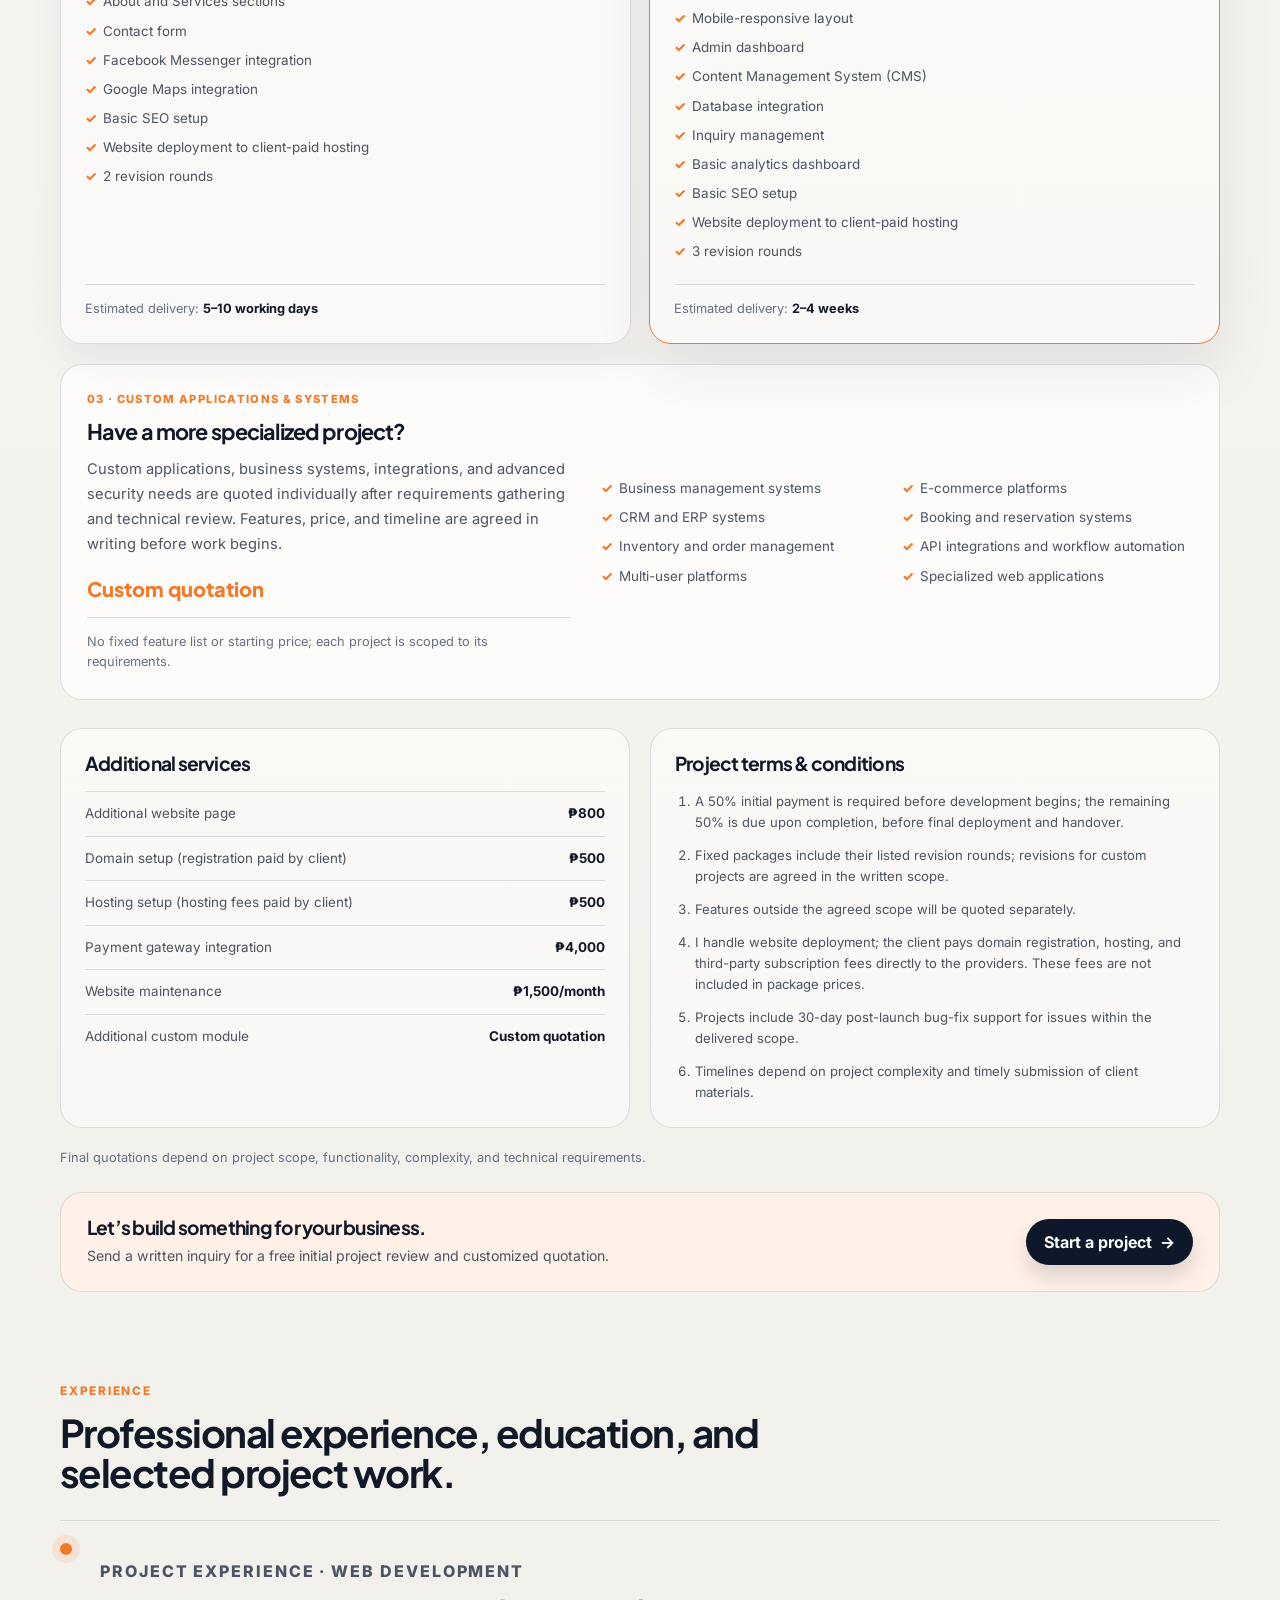
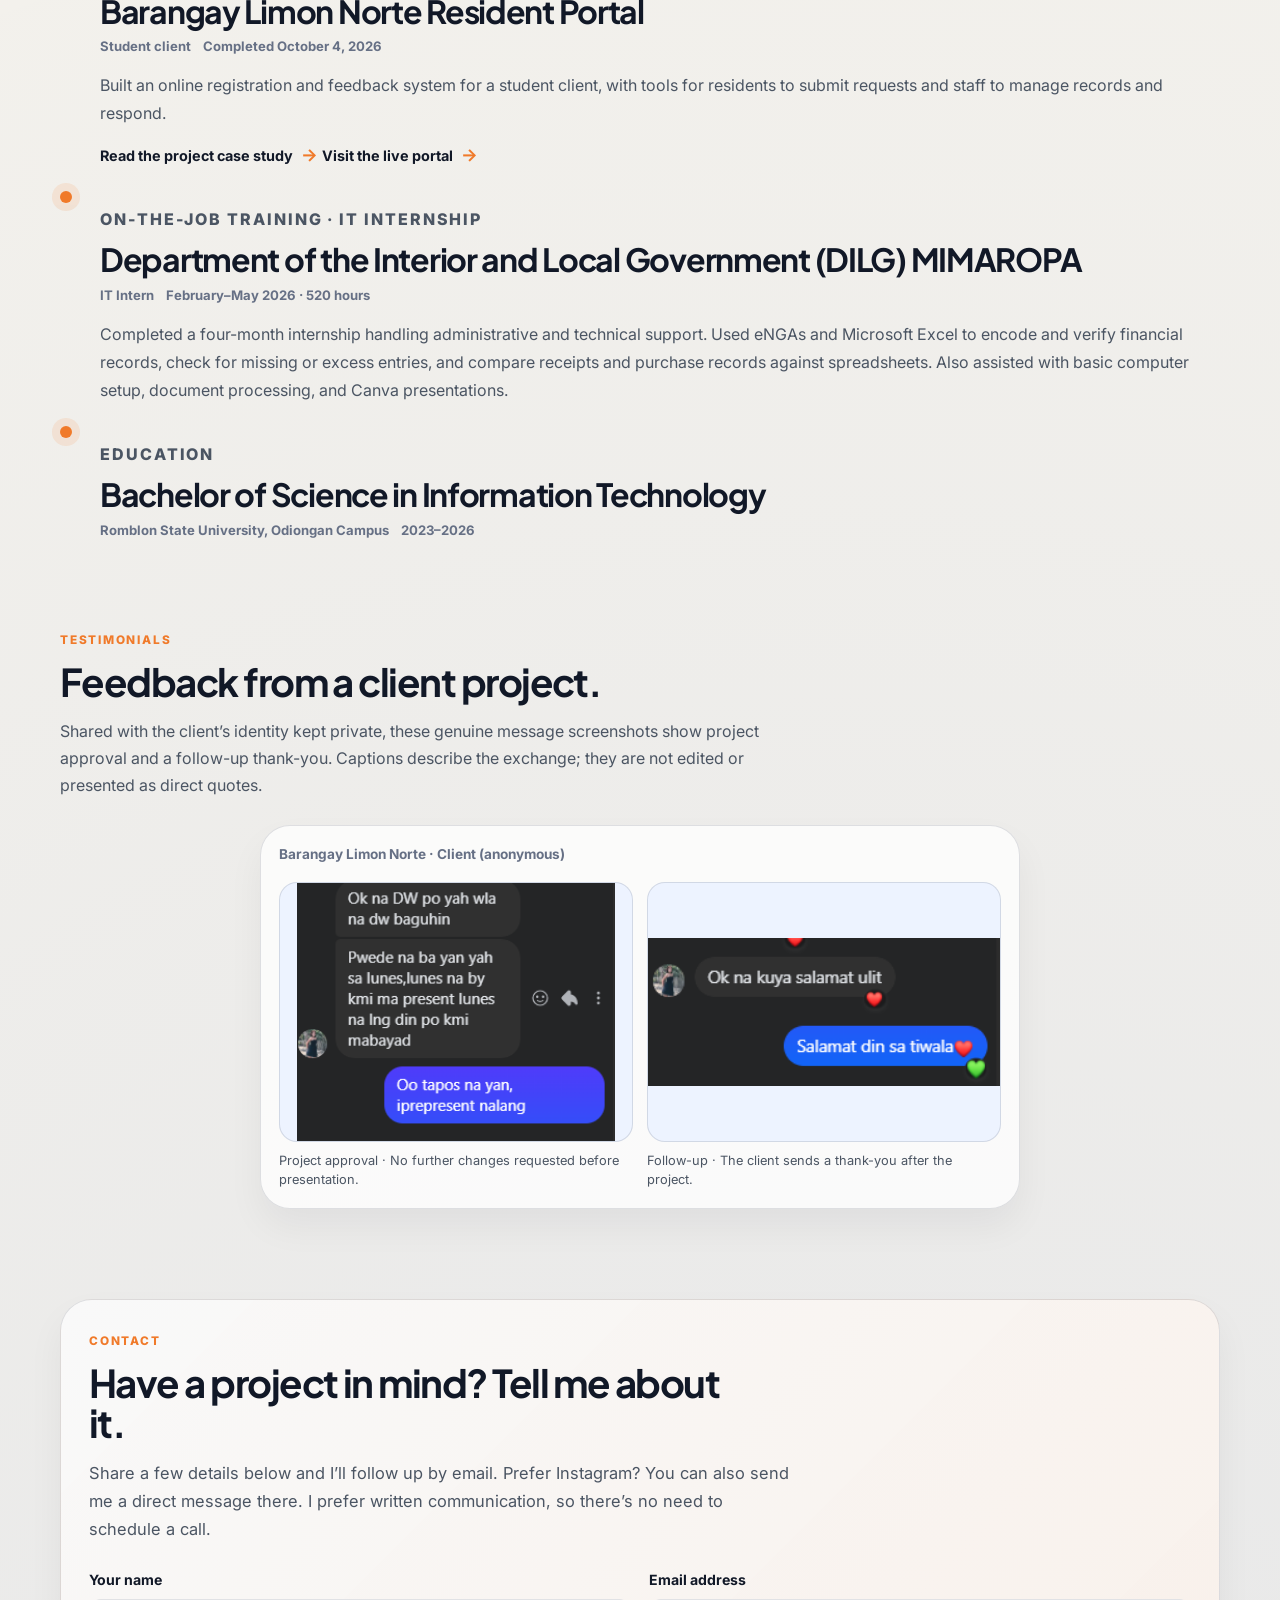
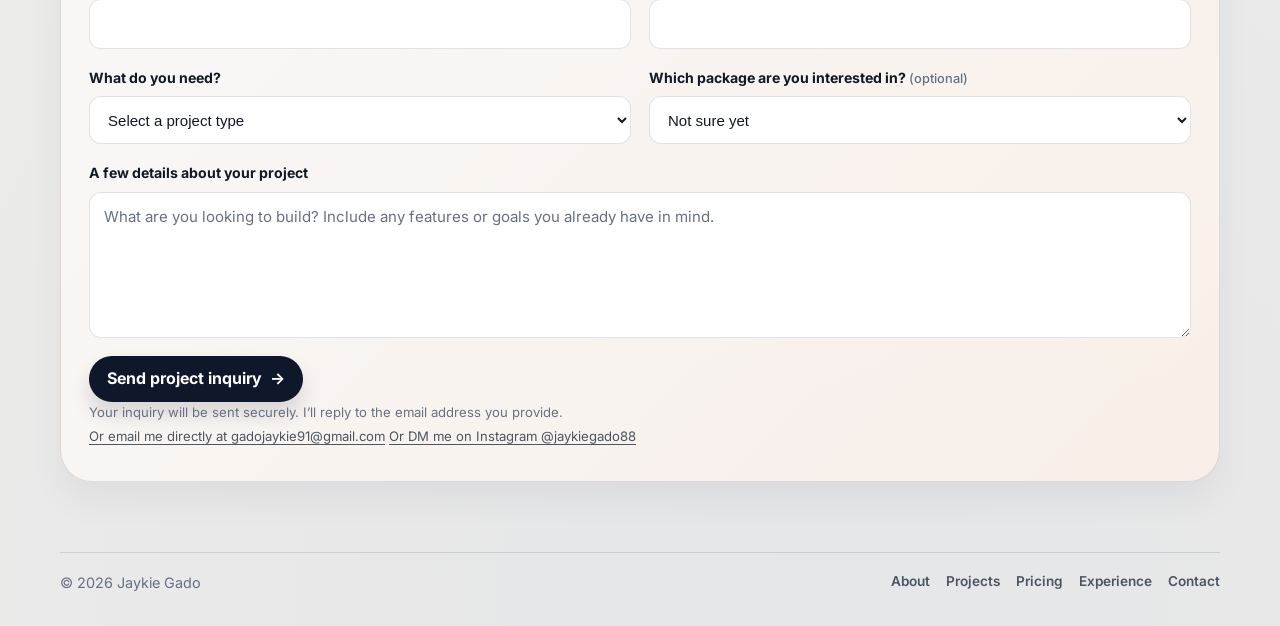
==== commit c8bd7764: "Use supplied artwork as site logo Co-authored-by: Copilot <223556219+Copilot@users.noreply.github.co" ====
--- a/index.html
+++ b/index.html
@@ -19,6 +19,7 @@
     <meta name="twitter:title" content="Jaykie Gado | Independent Web Developer">
     <meta name="twitter:description" content="Jaykie Gado is an independent web developer building responsive business websites and practical web applications.">
     <meta name="twitter:image" content="https://jaykiegado.vercel.app/og-image.png">
+    <link rel="icon" type="image/png" href="logo.png">
     <link rel="preconnect" href="https://fonts.googleapis.com">
     <link rel="preconnect" href="https://fonts.gstatic.com" crossorigin>
     <link href="https://fonts.googleapis.com/css2?family=Plus+Jakarta+Sans:wght@400;500;600;700;800&family=Inter:wght@400;500;600;700&display=swap" rel="stylesheet">
@@ -32,7 +33,7 @@
       <nav class="nav container" aria-label="Main navigation">
         <div class="nav-brand-group">
           <a class="nav-brand" href="#top" aria-label="Jaykie Gado home">
-            <span class="nav-mark">J</span>
+            <img class="nav-mark" src="logo.png" alt="">
             <span class="nav-name">Jaykie <em>Gado</em></span>
           </a>
         </div>
--- a/styles.css
+++ b/styles.css
@@ -202,15 +202,13 @@
 }
 
 .nav-mark {
+  display: block;
   width: 34px;
   height: 34px;
-  display: grid;
-  place-items: center;
-  border-radius: 10px;
-  background: linear-gradient(135deg, var(--accent), var(--brand-mark-end));
-  color: var(--brand-mark-text);
-  box-shadow: 0 12px 20px rgba(240, 122, 42, 0.25);
-  font-size: 0.98rem;
+  flex: 0 0 34px;
+  border-radius: 50%;
+  object-fit: cover;
+  box-shadow: 0 8px 18px rgba(24, 53, 85, 0.28);
 }
 
 .nav-name {
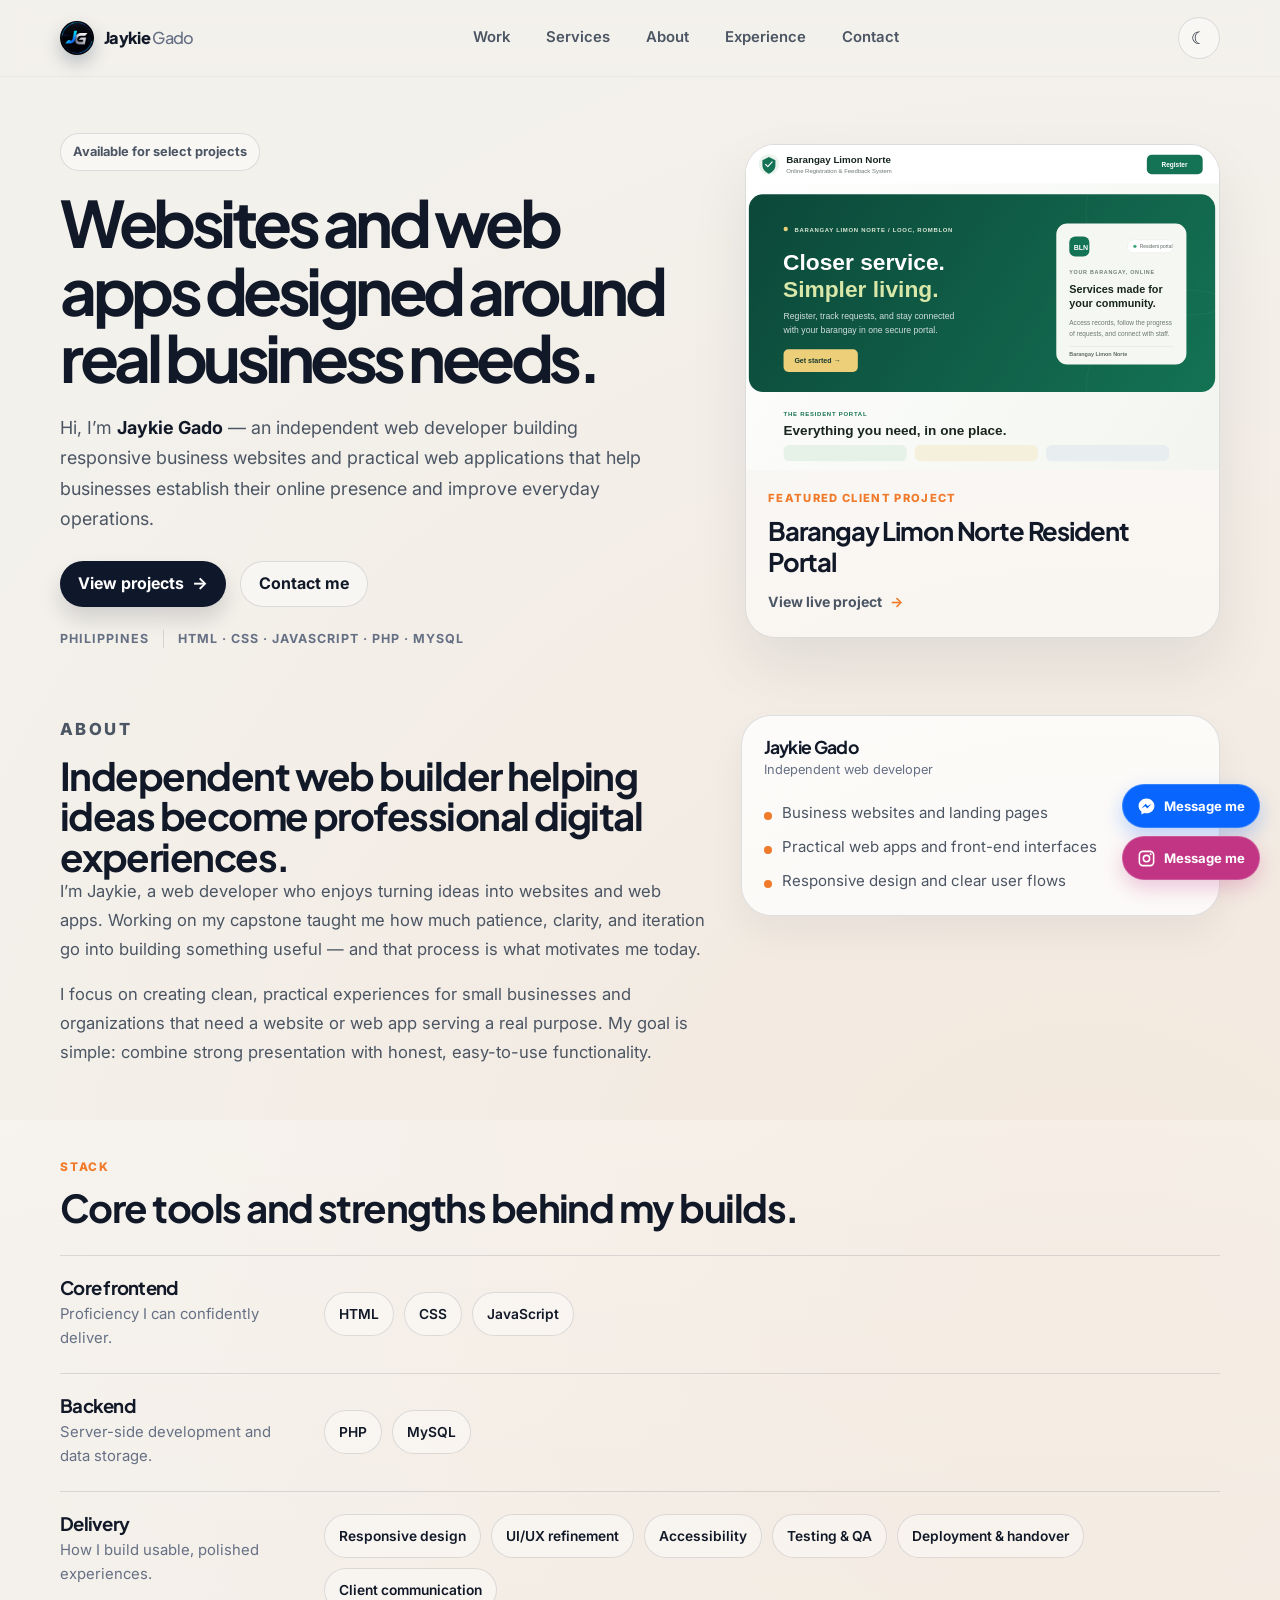
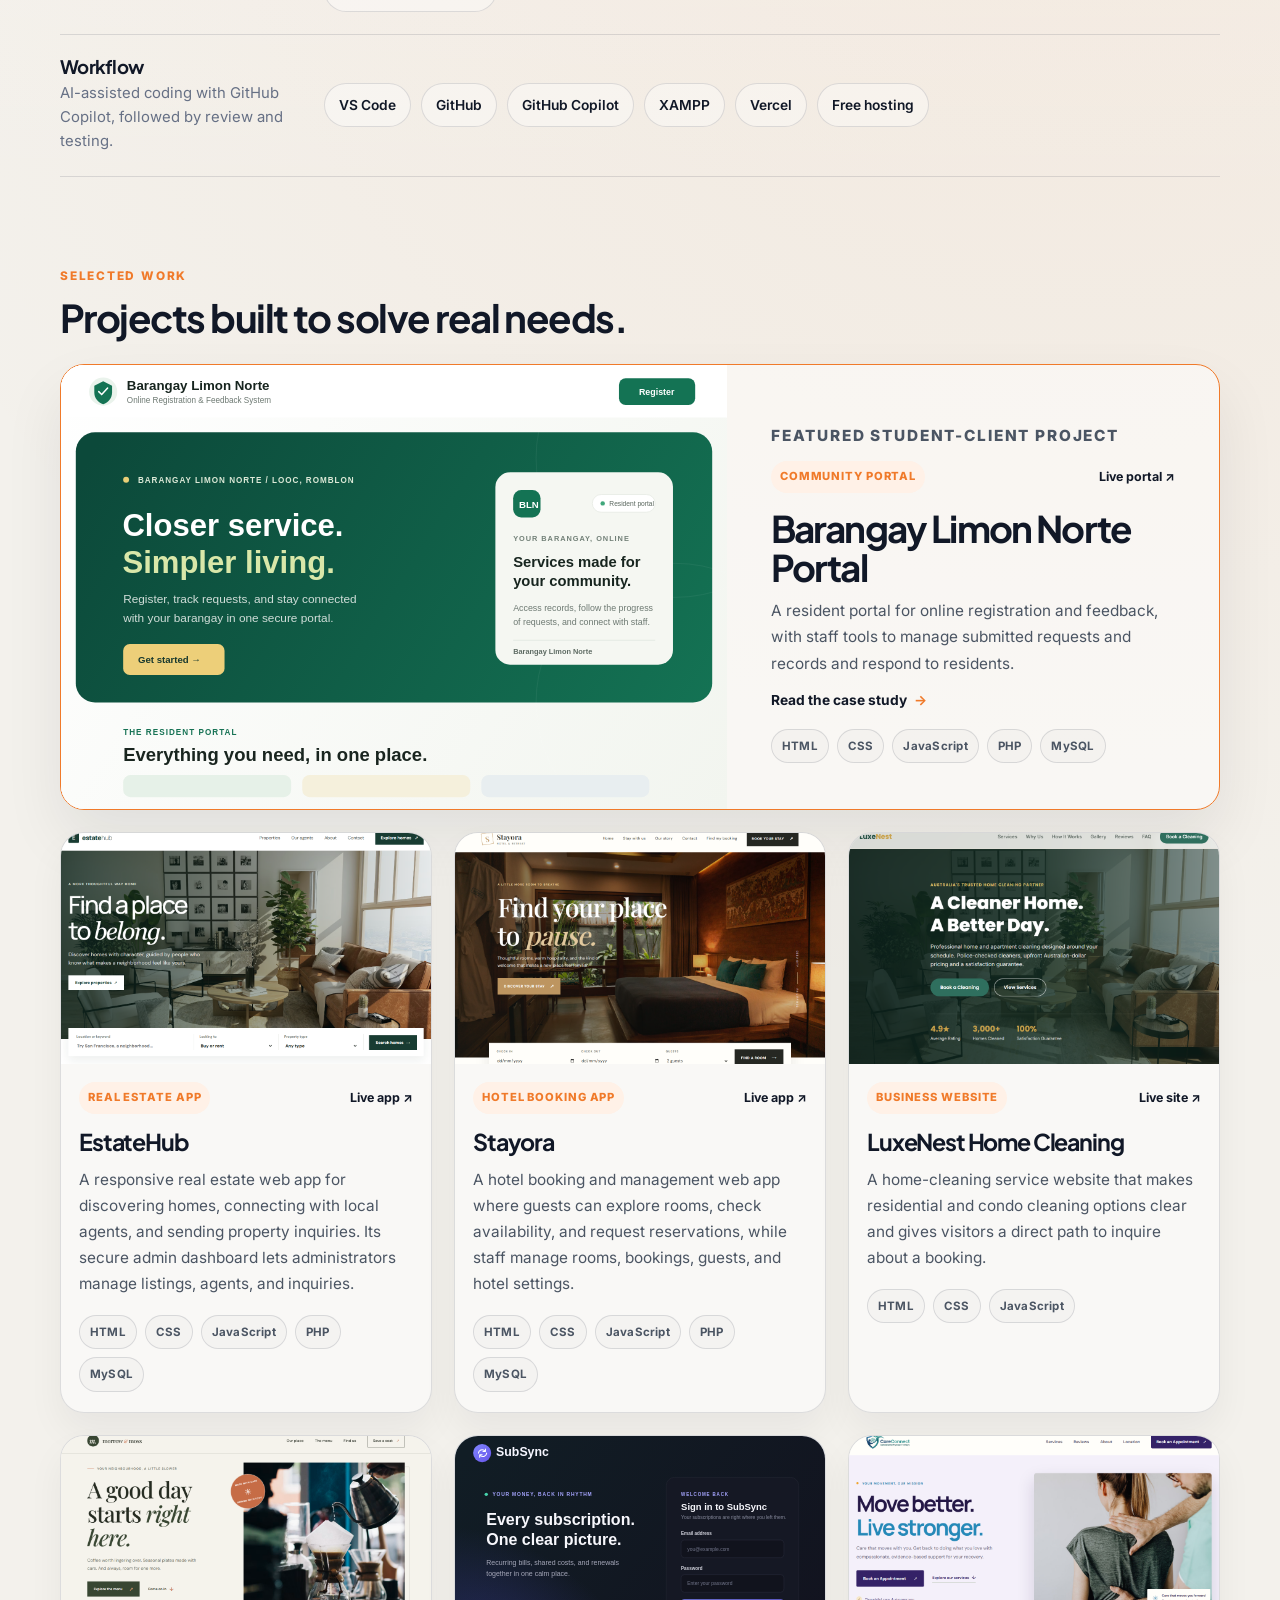
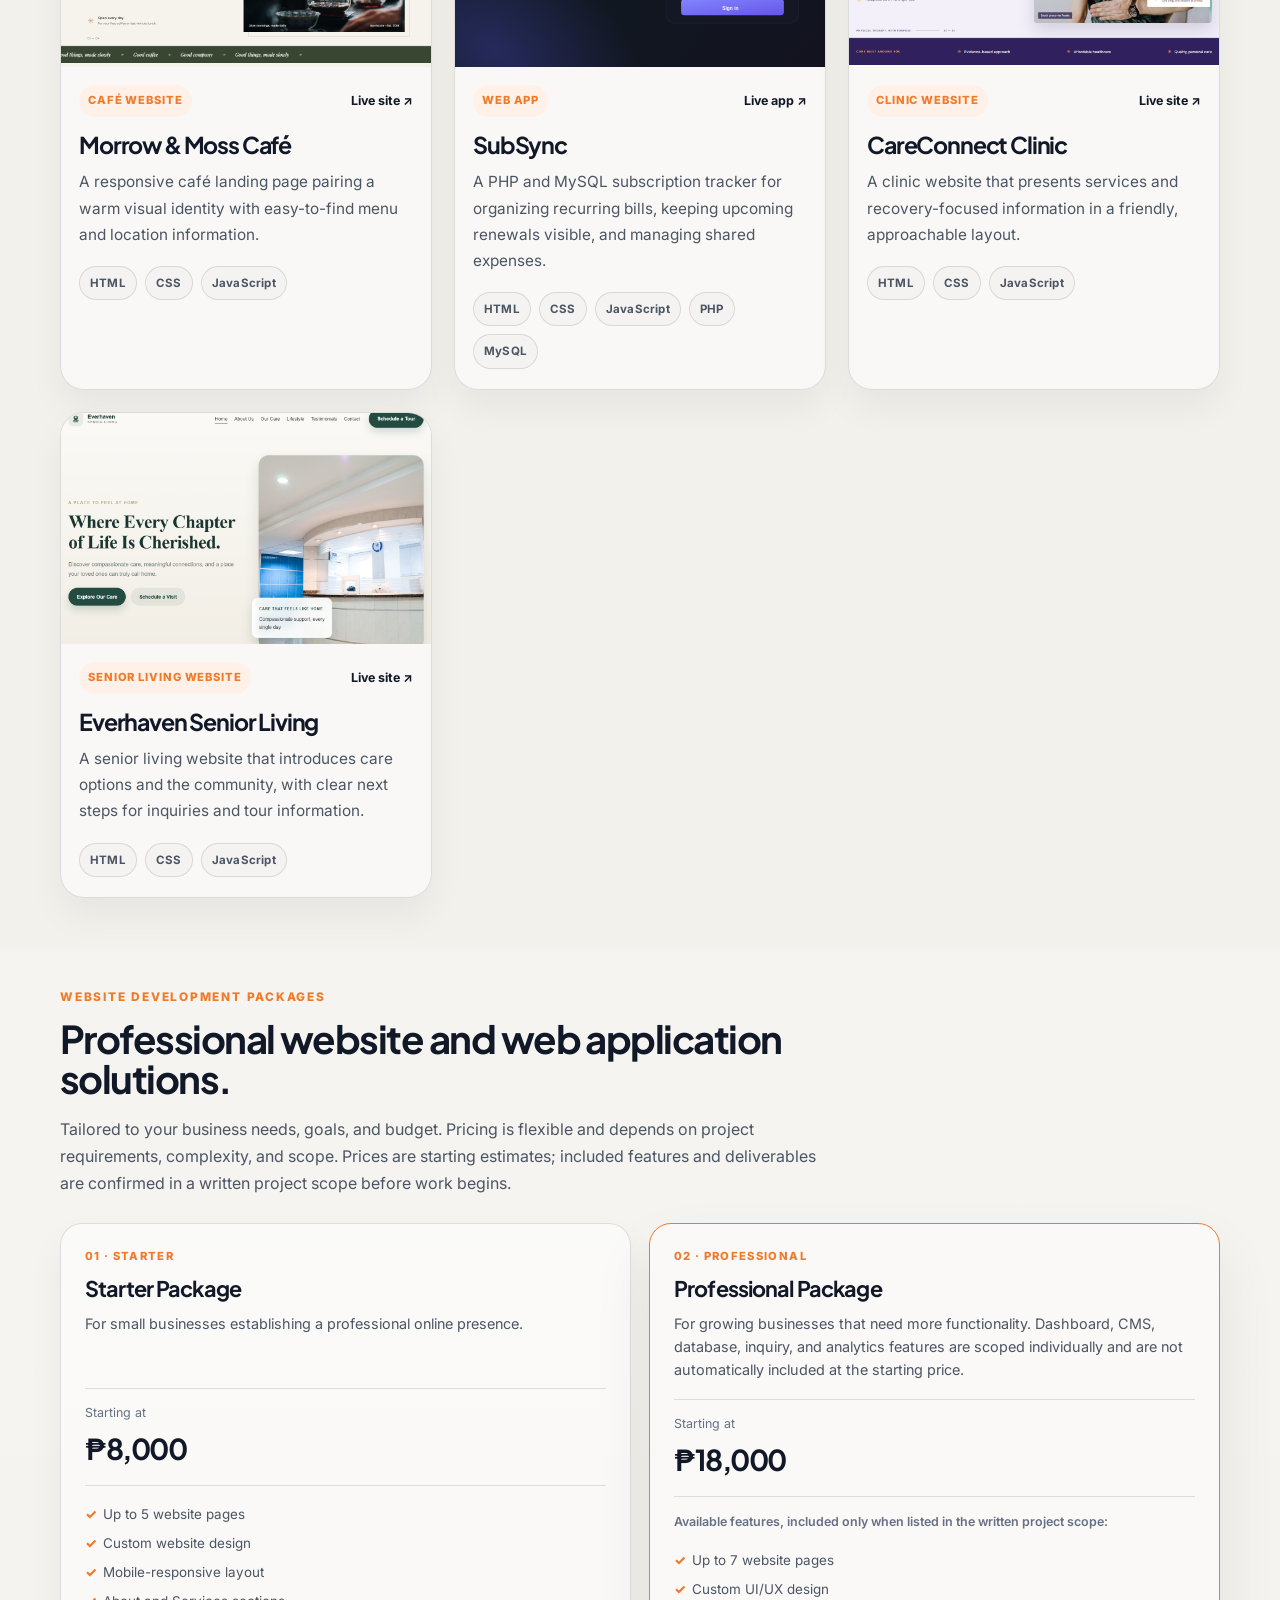
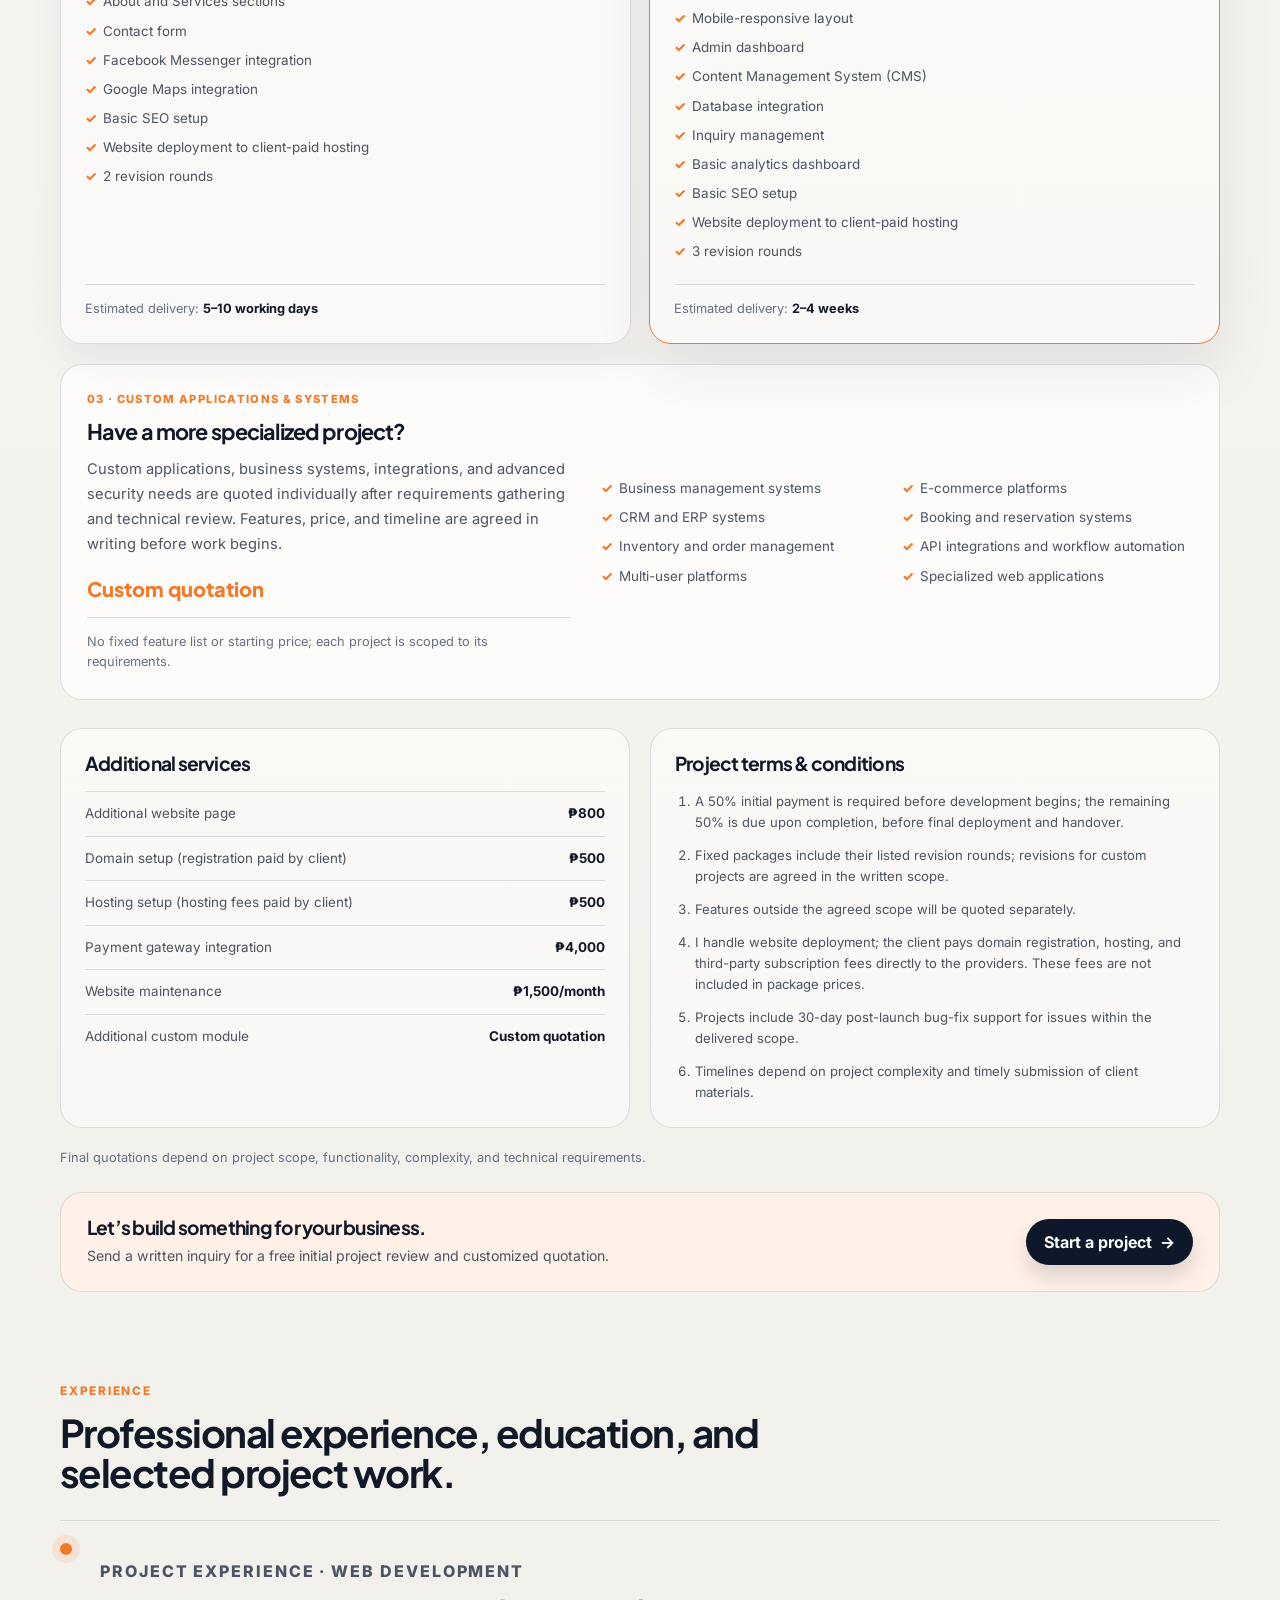
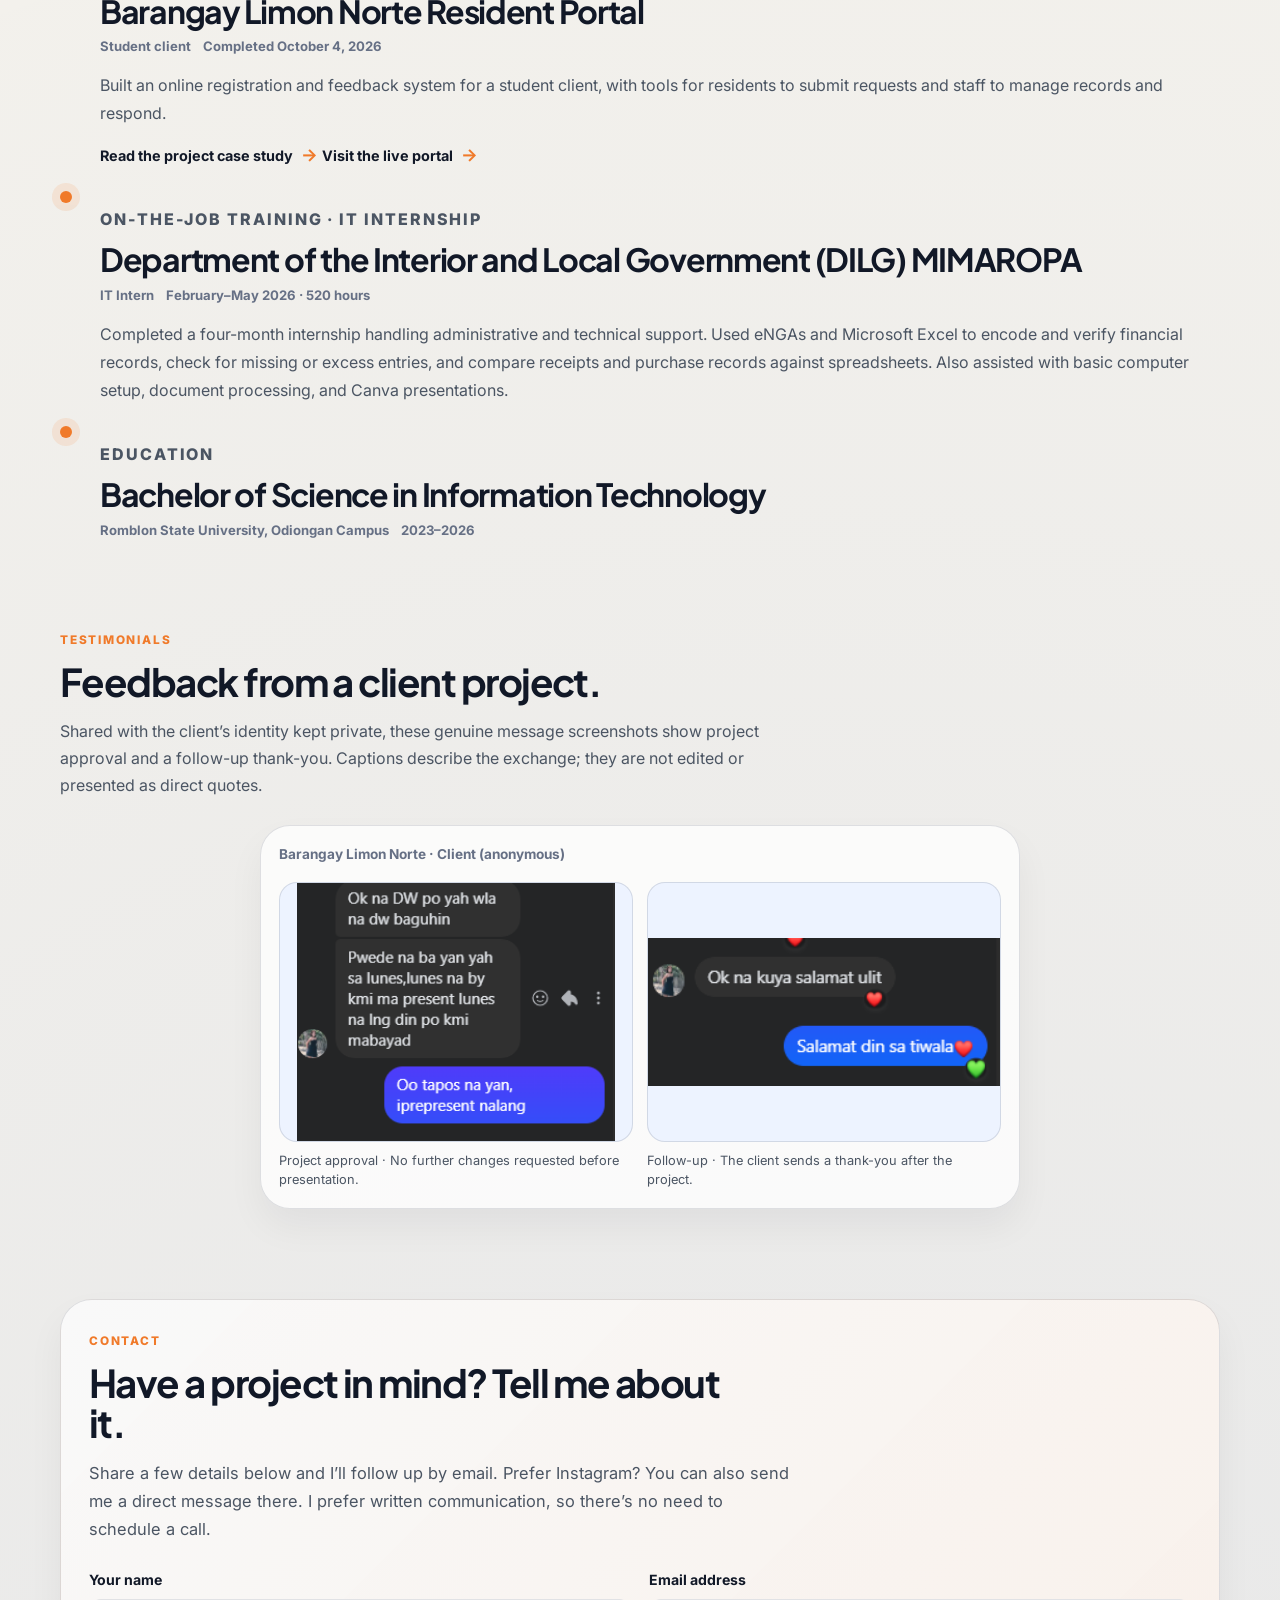
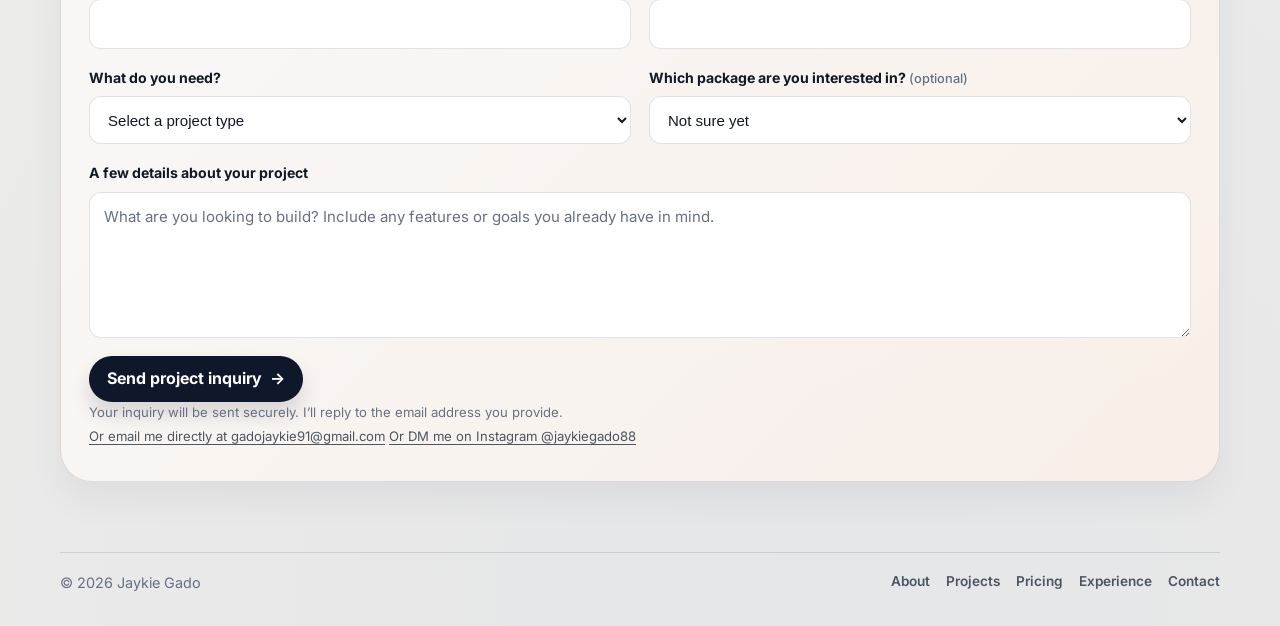
==== commit 9db5c59b: "Update portfolio branding and share preview Co-authored-by: Copilot <223556219+Copilot@users.noreply" ====
--- a/index.html
+++ b/index.html
@@ -11,14 +11,14 @@
     <meta property="og:url" content="https://jaykiegado.vercel.app/">
     <meta property="og:title" content="Jaykie Gado | Independent Web Developer">
     <meta property="og:description" content="Jaykie Gado is an independent web developer building responsive business websites and practical web applications.">
-    <meta property="og:image" content="https://jaykiegado.vercel.app/og-image.png">
+    <meta property="og:image" content="https://jaykiegado.vercel.app/og-image-jg.png">
     <meta property="og:image:width" content="1200">
     <meta property="og:image:height" content="630">
-    <meta property="og:image:alt" content="A developer working at a computer in a blue-lit workspace">
+    <meta property="og:image:alt" content="Jaykie Gado portfolio logo with blue and silver JG initials and code-inspired details">
     <meta name="twitter:card" content="summary_large_image">
     <meta name="twitter:title" content="Jaykie Gado | Independent Web Developer">
     <meta name="twitter:description" content="Jaykie Gado is an independent web developer building responsive business websites and practical web applications.">
-    <meta name="twitter:image" content="https://jaykiegado.vercel.app/og-image.png">
+    <meta name="twitter:image" content="https://jaykiegado.vercel.app/og-image-jg.png">
     <link rel="icon" type="image/png" href="logo.png">
     <link rel="preconnect" href="https://fonts.googleapis.com">
     <link rel="preconnect" href="https://fonts.gstatic.com" crossorigin>
